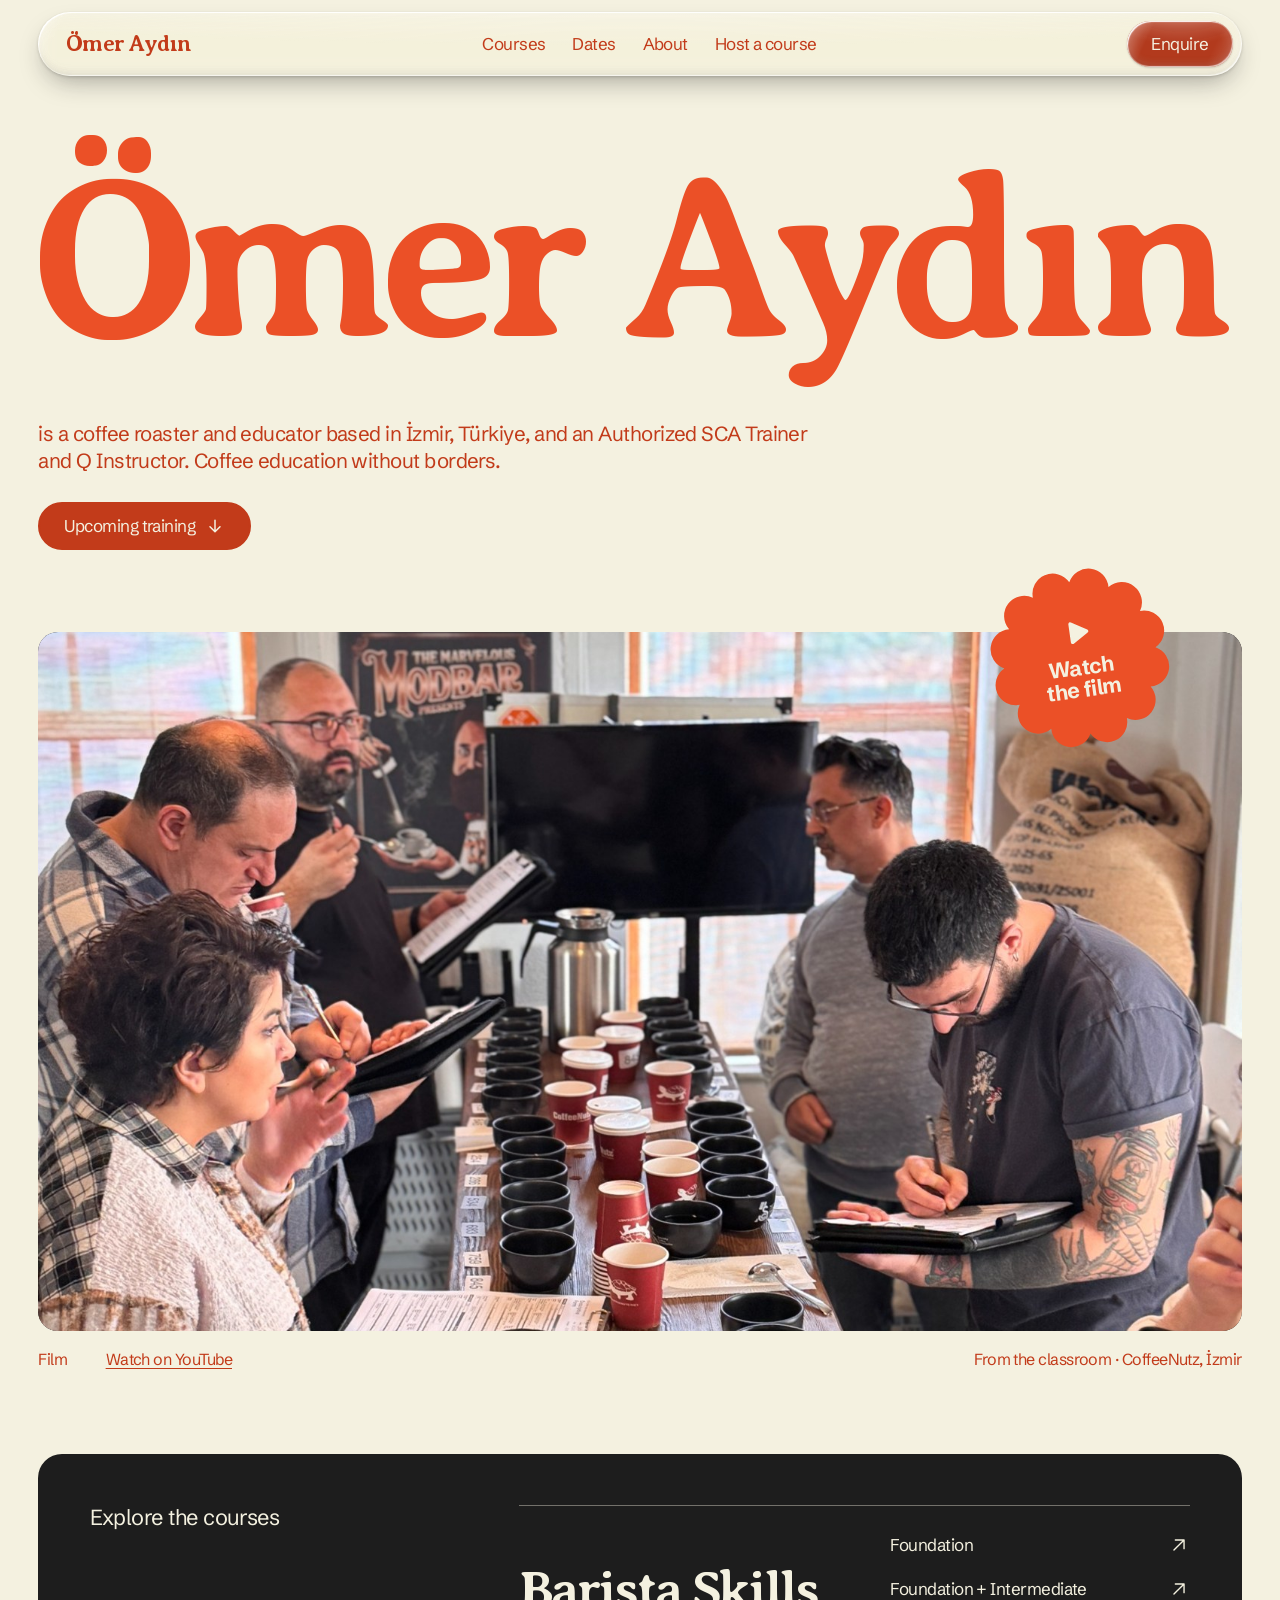
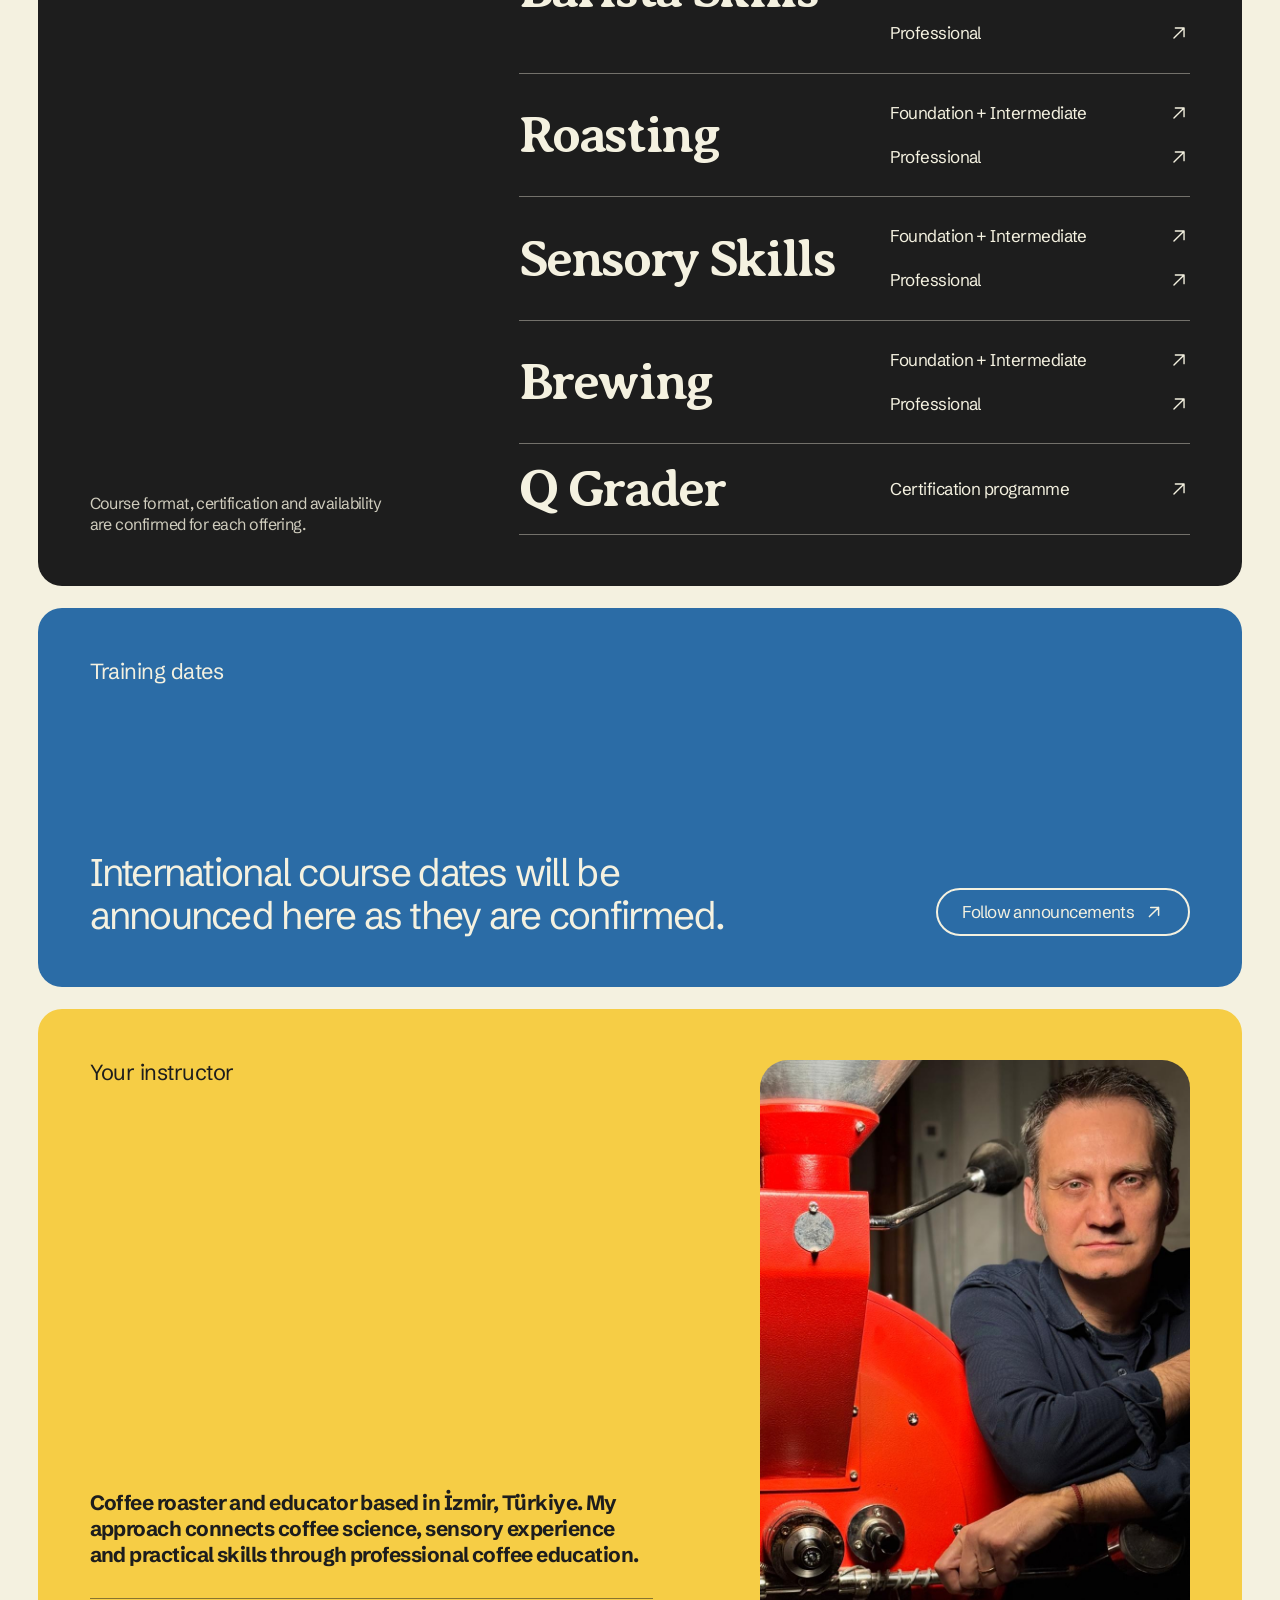
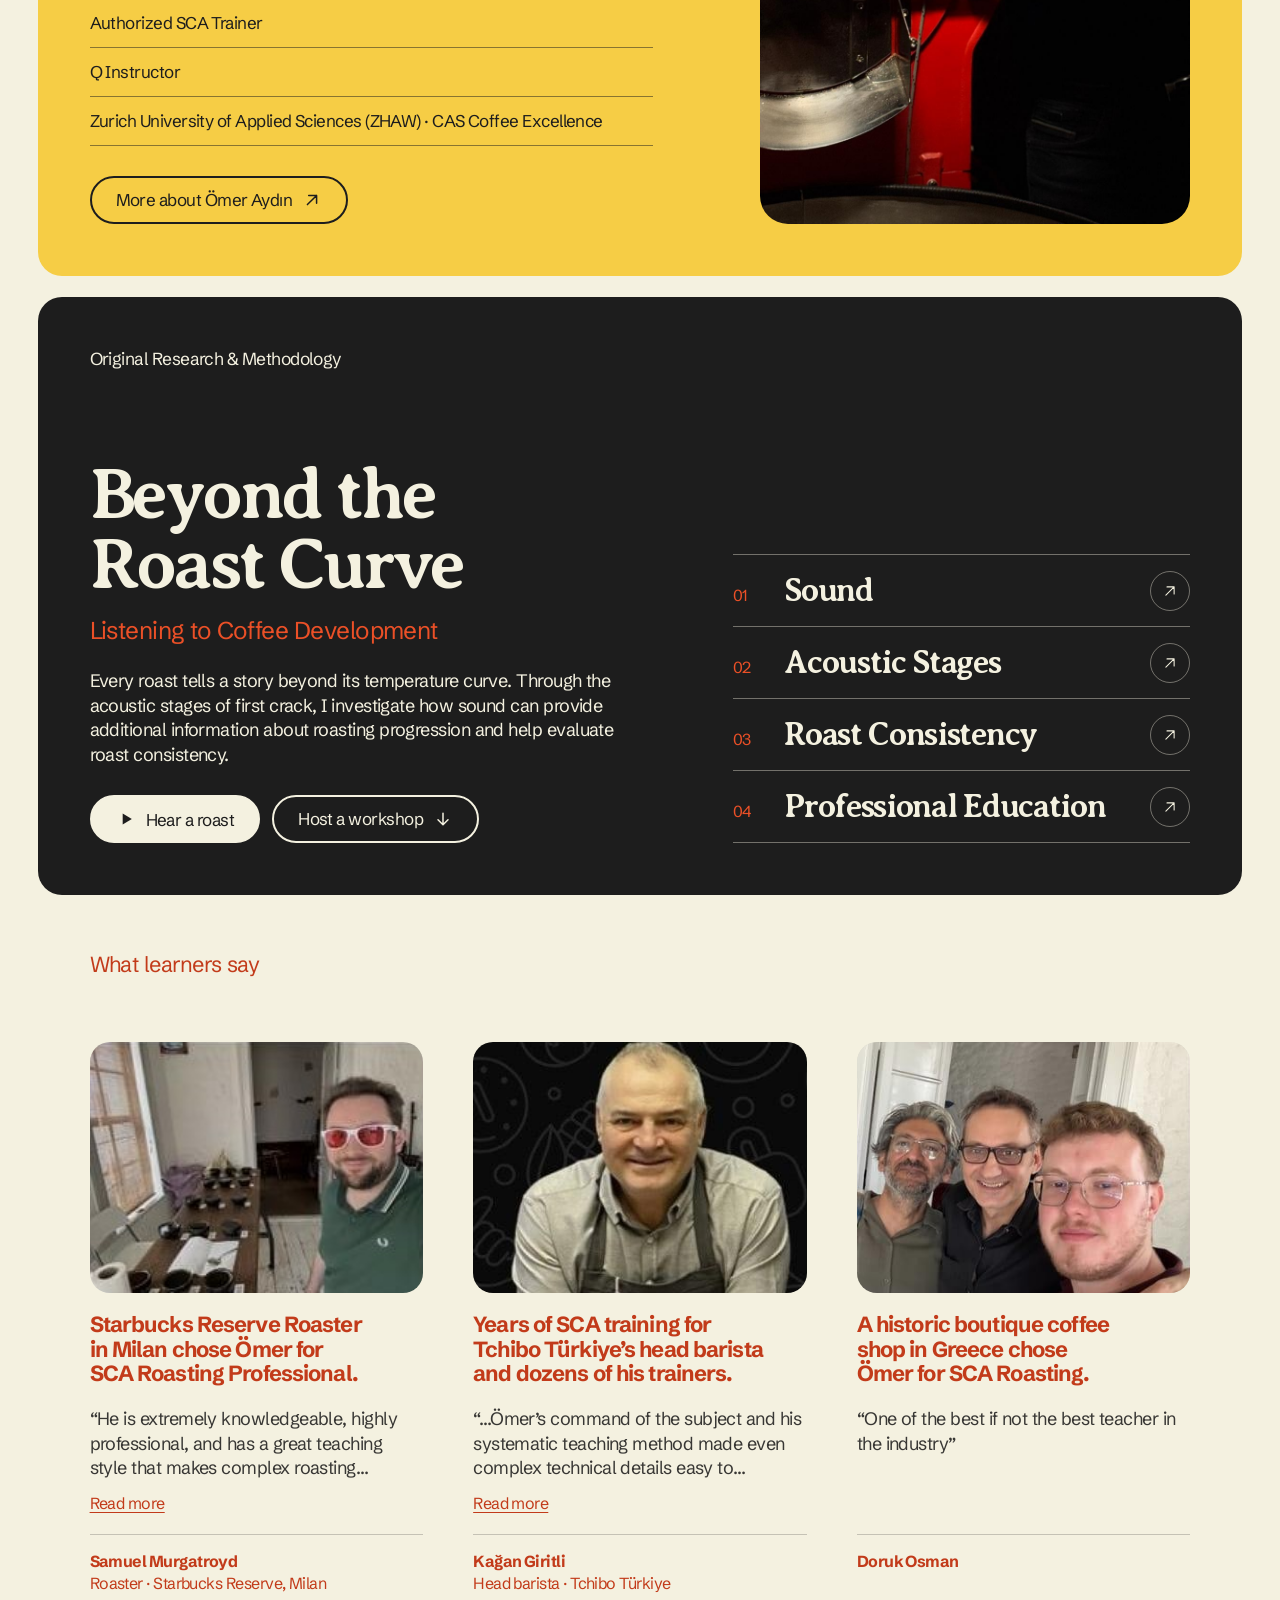
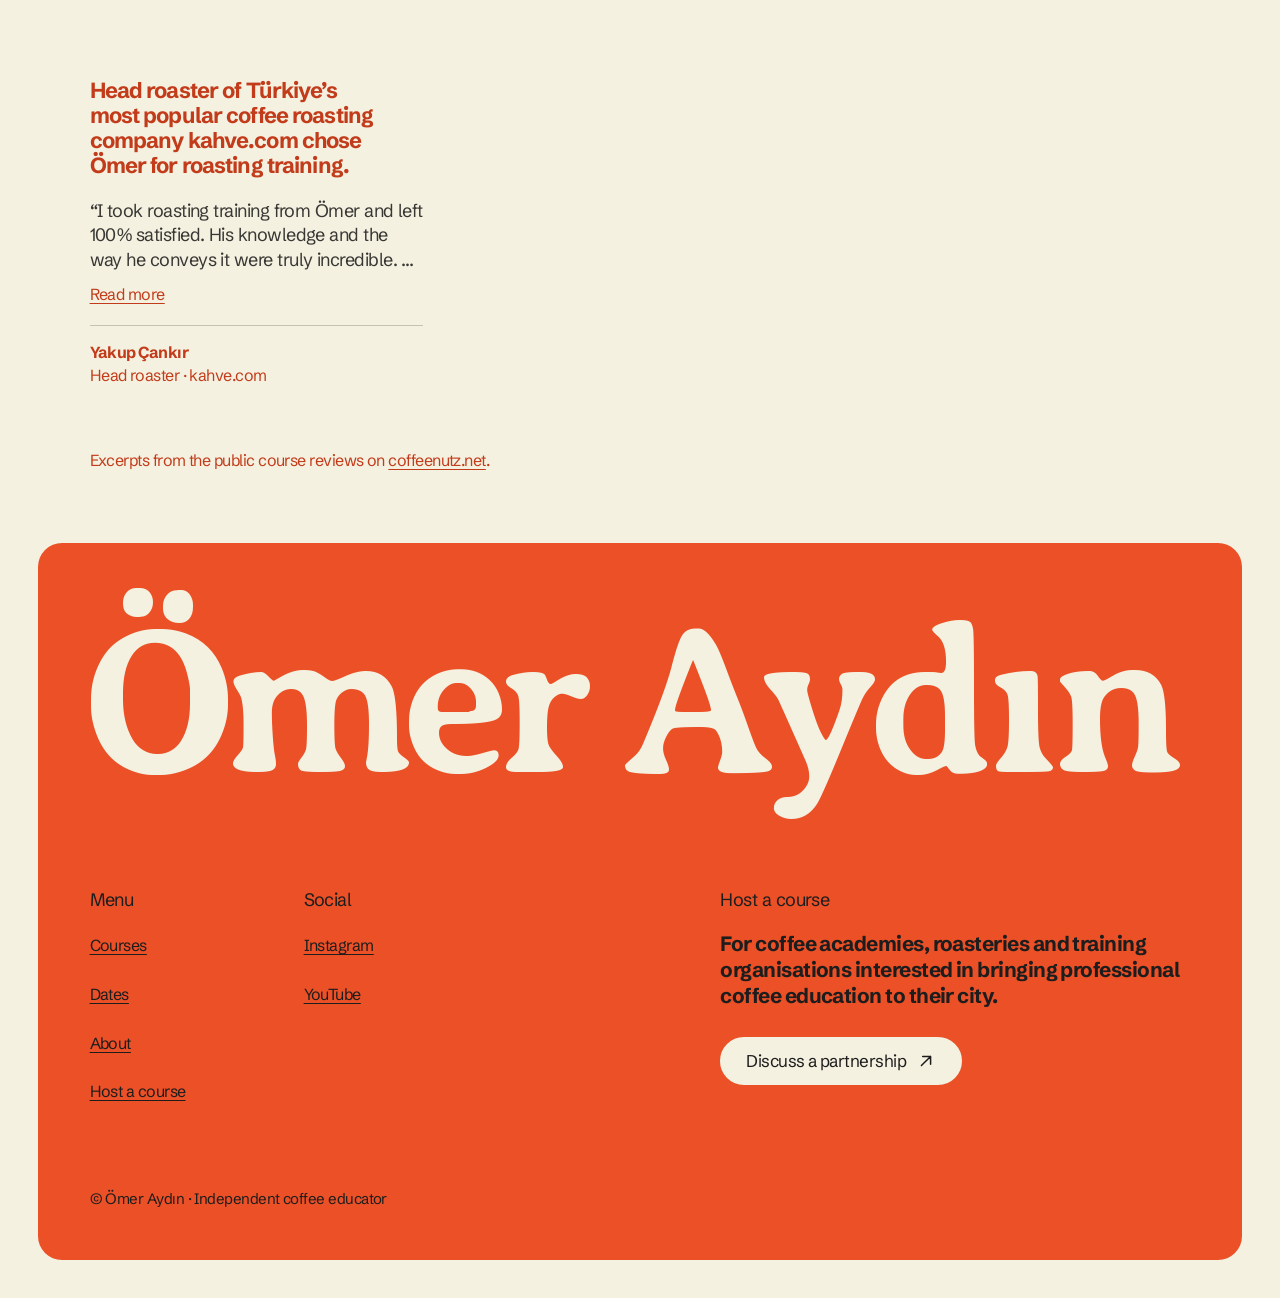
==== index.html @ 1547dec1 "qc" ====
<!doctype html>
<html lang="en">
<head>
<meta charset="utf-8">
<meta name="viewport" content="width=device-width,initial-scale=1">
<title>Ömer Aydın | Coffee Education Worldwide</title>
<meta name="description" content="International coffee education with Ömer Aydın, Authorized SCA Trainer and Q Instructor.">
<meta name="version" content="v2026-11-22c">
<meta name="theme-color" content="#F4F1E0">
<link rel="icon" href="favicon.ico?v=2026-11-19c" sizes="32x32">
<link rel="icon" href="favicon.svg?v=2026-11-19c" type="image/svg+xml">
<link rel="apple-touch-icon" href="apple-touch-icon.png?v=2026-11-19c">
<link rel="canonical" href="https://omeraydin.coffee/">
<meta property="og:type" content="website">
<meta property="og:site_name" content="Ömer Aydın">
<meta property="og:title" content="Ömer Aydın | Coffee Education Worldwide">
<meta property="og:description" content="International coffee education with Ömer Aydın, Authorized SCA Trainer and Q Instructor.">
<meta property="og:url" content="https://omeraydin.coffee/">
<meta property="og:image" content="https://omeraydin.coffee/assets/classroom.jpg">
<meta property="og:image:width" content="1600">
<meta property="og:image:height" content="1113">
<meta property="og:image:alt" content="Coffee learners evaluating samples at a cupping table">
<meta name="twitter:card" content="summary_large_image">
<link rel="preload" href="assets/fonts/averia-serif-libre-700.woff2" as="font" type="font/woff2" crossorigin>
<link rel="preload" href="assets/fonts/schibsted-grotesk-latin-400.woff2" as="font" type="font/woff2" crossorigin>
<link rel="preload" href="assets/fonts/schibsted-grotesk-latin-ext-400.woff2" as="font" type="font/woff2" crossorigin>
<link rel="preconnect" href="https://efjvfggwnhqkunjvoyjb.supabase.co" crossorigin>
<link rel="stylesheet" href="style.css?v=2026-11-22c">
<script>
(function (d) {
  var h = d.documentElement, known = false;
  h.className = 'js';
  try {
    var kept = JSON.parse(localStorage.getItem('oa-site') || 'null'), keys = kept && typeof kept.hide === 'string' ? kept.hide : null;
    known = keys !== null;
    if (known && /^[a-z0-9:-]+( [a-z0-9:-]+)*$/.test(keys)) {
      var rule = d.createElement('style');
      rule.id = 'vis';
      rule.textContent = keys.split(' ').map(function (k) { return '[data-vis="' + k + '"],a[href="#' + k + '"]'; }).join(',') + '{display:none!important}';
      d.head.appendChild(rule);
    }
  } catch (e) {}
  if (!known) {
    /* first visit: the menu links wait for the answer about hidden blocks, at most half a second */
    h.className = 'js fresh';
    setTimeout(function () { h.classList.remove('fresh'); }, 450);
  }
})(document);
</script>
</head>
<body>
<a class="skip" href="#main">Skip to content</a>
<div class="page" id="top">

<header class="hd">
  <div class="hd-in">
    <a class="brand" href="#top">Ömer Aydın</a>
    <button class="menu-btn" type="button" aria-expanded="false" aria-controls="nav" aria-label="Open menu">
      <svg viewBox="0 0 28 28" fill="none" stroke="currentColor" stroke-width="1.6" stroke-linecap="round" aria-hidden="true"><path d="M2 10h24"></path><path d="M2 18h24"></path></svg>
    </button>
    <nav class="nav" id="nav" aria-label="Main">
      <a href="#courses">Courses</a>
      <a href="#dates">Dates</a>
      <a href="#about">About</a>
      <a href="#host">Host a course</a>
    </nav>
    <div class="hd-cta">
      <a class="pill pill-glass" href="https://www.instagram.com/omeraydin.coffee/">Enquire</a>
    </div>
  </div>
</header>

<main id="main">

<section class="hero" data-vis="hero" data-vis-name="Opening: name and introduction">
  <h1 class="wordmark"><span>Ömer</span> <span>Aydın</span></h1>
  <div class="hero-text">
    <p class="lead">is a coffee roaster and educator based in İzmir, Türkiye, and an Authorized SCA Trainer and Q Instructor. Coffee education without borders.</p>
    <a class="pill pill-solid" href="#dates">
      <span>Upcoming training</span>
      <svg class="ic" viewBox="0 0 24 24" fill="none" stroke="currentColor" stroke-width="1.8" stroke-linecap="round" stroke-linejoin="round" aria-hidden="true"><path d="M12 5v14M6 13l6 6 6-6"></path></svg>
    </a>
  </div>
</section>

<section class="film-sec" data-vis="film" data-vis-name="Film">
  <a class="film" id="film" href="https://youtu.be/eTAqLuLb1LA">
    <span class="film-frame" data-surface="media">
      <img src="assets/classroom.jpg" alt="Coffee learners evaluating samples at a cupping table" width="1600" height="1113" fetchpriority="high">
    </span>
    <span class="stk">
      <svg viewBox="0 0 100 100" aria-hidden="true"><path fill="#EB5027" d="M50.00 8.00A11.10 11.10 0 0 1 71.00 13.63A11.10 11.10 0 0 1 86.37 29.00A11.10 11.10 0 0 1 92.00 50.00A11.10 11.10 0 0 1 86.37 71.00A11.10 11.10 0 0 1 71.00 86.37A11.10 11.10 0 0 1 50.00 92.00A11.10 11.10 0 0 1 29.00 86.37A11.10 11.10 0 0 1 13.63 71.00A11.10 11.10 0 0 1 8.00 50.00A11.10 11.10 0 0 1 13.63 29.00A11.10 11.10 0 0 1 29.00 13.63A11.10 11.10 0 0 1 50.00 8.00Z"></path></svg>
      <span class="stk-label">
        <svg viewBox="0 0 24 24" fill="currentColor" stroke="currentColor" stroke-width="2.4" stroke-linejoin="round" aria-hidden="true"><path d="M8.5 6v12l10-6z"></path></svg>
        <span>Watch<br>the film</span>
      </span>
    </span>
  </a>
  <div class="caption">
    <div class="caption-l" id="film-caption">
      <span>Film</span>
      <a class="u" id="film-link" href="https://youtu.be/eTAqLuLb1LA">Watch on YouTube</a>
    </div>
    <span>From the classroom · CoffeeNutz, İzmir</span>
  </div>
</section>

<section class="panel panel-black courses" id="courses" data-surface="dark" data-vis="courses" data-vis-name="Explore the courses">
  <div class="panel-side">
    <h2 class="label">Explore the courses</h2>
    <p class="note">Course format, certification and availability are confirmed for each offering.</p>
  </div>
  <ul class="course-list">
    <li class="course" data-vis="course:barista">
      <h3 class="course-name">Barista Skills</h3>
      <div class="levels">
        <a class="lvl" data-vis="level:barista-foundation" href="https://www.coffeenutz.net/products/barista-egitimi-sca-sertifikali-foundation" aria-label="Barista Skills, Foundation, book on coffeenutz.net"><span>Foundation</span><svg viewBox="0 0 24 24" fill="none" stroke="currentColor" stroke-width="1.5" stroke-linecap="round" stroke-linejoin="round" aria-hidden="true"><path d="M6.5 17.5l11-11M8 6.5h9.5V16"></path></svg></a>
        <a class="lvl" data-vis="level:barista-fi" href="https://www.coffeenutz.net/products/sca-barista-foundation-intermediate" aria-label="Barista Skills, Foundation + Intermediate, book on coffeenutz.net"><span>Foundation + Intermediate</span><svg viewBox="0 0 24 24" fill="none" stroke="currentColor" stroke-width="1.5" stroke-linecap="round" stroke-linejoin="round" aria-hidden="true"><path d="M6.5 17.5l11-11M8 6.5h9.5V16"></path></svg></a>
        <a class="lvl" data-vis="level:barista-pro" href="https://www.coffeenutz.net/products/barista-professional" aria-label="Barista Skills, Professional, book on coffeenutz.net"><span>Professional</span><svg viewBox="0 0 24 24" fill="none" stroke="currentColor" stroke-width="1.5" stroke-linecap="round" stroke-linejoin="round" aria-hidden="true"><path d="M6.5 17.5l11-11M8 6.5h9.5V16"></path></svg></a>
      </div>
    </li>
    <li class="course" data-vis="course:roasting">
      <h3 class="course-name">Roasting</h3>
      <div class="levels">
        <a class="lvl" data-vis="level:roasting-fi" href="https://www.coffeenutz.net/products/roasting-foundation-intermediate" aria-label="Roasting, Foundation + Intermediate, book on coffeenutz.net"><span>Foundation + Intermediate</span><svg viewBox="0 0 24 24" fill="none" stroke="currentColor" stroke-width="1.5" stroke-linecap="round" stroke-linejoin="round" aria-hidden="true"><path d="M6.5 17.5l11-11M8 6.5h9.5V16"></path></svg></a>
        <a class="lvl" data-vis="level:roasting-pro" href="https://www.coffeenutz.net/products/roasting-professional" aria-label="Roasting, Professional, book on coffeenutz.net"><span>Professional</span><svg viewBox="0 0 24 24" fill="none" stroke="currentColor" stroke-width="1.5" stroke-linecap="round" stroke-linejoin="round" aria-hidden="true"><path d="M6.5 17.5l11-11M8 6.5h9.5V16"></path></svg></a>
      </div>
    </li>
    <li class="course" data-vis="course:sensory">
      <h3 class="course-name">Sensory Skills</h3>
      <div class="levels">
        <a class="lvl" data-vis="level:sensory-fi" href="https://www.coffeenutz.net/products/sca-sensory-skills-foundation-intermediate" aria-label="Sensory Skills, Foundation + Intermediate, book on coffeenutz.net"><span>Foundation + Intermediate</span><svg viewBox="0 0 24 24" fill="none" stroke="currentColor" stroke-width="1.5" stroke-linecap="round" stroke-linejoin="round" aria-hidden="true"><path d="M6.5 17.5l11-11M8 6.5h9.5V16"></path></svg></a>
        <a class="lvl" data-vis="level:sensory-pro" href="https://www.coffeenutz.net/products/sca-sensory-skills-professional" aria-label="Sensory Skills, Professional, book on coffeenutz.net"><span>Professional</span><svg viewBox="0 0 24 24" fill="none" stroke="currentColor" stroke-width="1.5" stroke-linecap="round" stroke-linejoin="round" aria-hidden="true"><path d="M6.5 17.5l11-11M8 6.5h9.5V16"></path></svg></a>
      </div>
    </li>
    <li class="course" data-vis="course:brewing">
      <h3 class="course-name">Brewing</h3>
      <div class="levels">
        <a class="lvl" data-vis="level:brewing-fi" href="https://www.coffeenutz.net/products/sca-brewing-foundation-intermediate" aria-label="Brewing, Foundation + Intermediate, book on coffeenutz.net"><span>Foundation + Intermediate</span><svg viewBox="0 0 24 24" fill="none" stroke="currentColor" stroke-width="1.5" stroke-linecap="round" stroke-linejoin="round" aria-hidden="true"><path d="M6.5 17.5l11-11M8 6.5h9.5V16"></path></svg></a>
        <a class="lvl" data-vis="level:brewing-pro" href="https://www.coffeenutz.net/products/sca-brewing-professional" aria-label="Brewing, Professional, book on coffeenutz.net"><span>Professional</span><svg viewBox="0 0 24 24" fill="none" stroke="currentColor" stroke-width="1.5" stroke-linecap="round" stroke-linejoin="round" aria-hidden="true"><path d="M6.5 17.5l11-11M8 6.5h9.5V16"></path></svg></a>
      </div>
    </li>
    <li class="course" data-vis="course:q">
      <h3 class="course-name">Q Grader</h3>
      <div class="levels">
        <a class="lvl" data-vis="level:q-programme" href="https://www.coffeenutz.net/products/q-grader" aria-label="Q Grader, Certification programme, book on coffeenutz.net"><span>Certification programme</span><svg viewBox="0 0 24 24" fill="none" stroke="currentColor" stroke-width="1.5" stroke-linecap="round" stroke-linejoin="round" aria-hidden="true"><path d="M6.5 17.5l11-11M8 6.5h9.5V16"></path></svg></a>
      </div>
    </li>
  </ul>
</section>

<section class="panel panel-blue dates" id="dates" data-surface="dark" data-vis="dates" data-vis-name="Training dates">
  <h2 class="label">Training dates</h2>
  <div class="dates-body">
    <div class="dates-main" id="dates-list">
      <p class="dates-empty">International course dates will be announced here as they are confirmed.</p>
    </div>
    <a class="pill pill-line-cream" href="https://www.instagram.com/omeraydin.coffee/">
      <span>Follow announcements</span>
      <svg class="ic" viewBox="0 0 24 24" fill="none" stroke="currentColor" stroke-width="1.8" stroke-linecap="round" stroke-linejoin="round" aria-hidden="true"><path d="M6.5 17.5l11-11M8 6.5h9.5V16"></path></svg>
    </a>
  </div>
</section>

<section class="panel panel-yellow about" id="about" data-vis="about" data-vis-name="Your instructor">
  <div class="about-text">
    <h2 class="label">Your instructor</h2>
    <div class="about-body">
      <p class="statement">Coffee roaster and educator based in İzmir, Türkiye. My approach connects coffee science, sensory experience and practical skills through professional coffee education.</p>
      <ul class="creds">
        <li>Authorized SCA Trainer</li>
        <li>Q Instructor</li>
        <li>Zurich University of Applied Sciences (ZHAW) · CAS Coffee Excellence</li>
      </ul>
      <a class="pill pill-line-ink" id="bg-open" href="https://coffeenutz.net/">
        <span>More about Ömer&nbsp;Aydın</span>
        <svg class="ic" viewBox="0 0 24 24" fill="none" stroke="currentColor" stroke-width="1.8" stroke-linecap="round" stroke-linejoin="round" aria-hidden="true"><path d="M6.5 17.5l11-11M8 6.5h9.5V16"></path></svg>
      </a>
    </div>
  </div>
  <div class="about-photo">
    <img id="portrait" data-surface="media" src="assets/portrait.jpg" alt="Ömer Aydın leaning on a red coffee roaster" width="900" height="1600" loading="lazy">
  </div>
</section>

<section class="panel panel-black research" id="research" data-surface="dark" data-vis="research" data-vis-name="Original Research &amp; Methodology">
  <div class="research-text">
    <h2 class="label" data-edit="rm:label" data-edit-name="Label" data-edit-need>Original Research &amp; Methodology</h2>
    <div class="research-body">
      <p class="research-title" data-edit="rm:title" data-edit-name="Title" data-edit-need>Beyond the Roast Curve</p>
      <p class="research-sub" data-edit="rm:sub" data-edit-name="Line under the title">Listening to Coffee Development</p>
      <p class="research-say" data-edit="rm:text" data-edit-name="Paragraph">Every roast tells a story beyond its temperature curve. Through the acoustic stages of first crack, I investigate how sound can provide additional information about roasting progression and help evaluate roast consistency.</p>
      <div class="research-acts">
        <button class="pill pill-cream" id="hear" type="button" aria-pressed="false" hidden>
          <svg class="ic ic-play" viewBox="0 0 24 24" fill="currentColor" aria-hidden="true"><path d="M8 5.5v13l11-6.5z"></path></svg>
          <svg class="ic ic-pause" viewBox="0 0 24 24" fill="currentColor" aria-hidden="true"><path d="M7 5.5h3.5v13H7zM13.5 5.5H17v13h-3.5z"></path></svg>
          <span data-edit="rm:hear" data-edit-name="Button that plays the recording" data-edit-need>Hear a roast</span>
        </button>
        <a class="pill pill-line-cream" href="#host">
          <span data-edit="rm:host" data-edit-name="Button to “Host a course”" data-edit-need>Host a workshop</span>
          <svg class="ic" viewBox="0 0 24 24" fill="none" stroke="currentColor" stroke-width="1.8" stroke-linecap="round" stroke-linejoin="round" aria-hidden="true"><path d="M12 5v14M6 13l6 6 6-6"></path></svg>
        </a>
      </div>
    </div>
  </div>
  <ol class="research-steps" data-edit="rm:steps" data-edit-name="The steps, one line each">
    <li>Sound</li>
    <li>Acoustic Stages</li>
    <li>Roast Consistency</li>
    <li>Professional Education</li>
  </ol>

  <!-- what opens behind the first four steps: one sheet each. The words below are first drafts: each can be changed in
       the site manager (Research). A step opens while its sheet has a headline or a text. -->
  <dialog class="bg step" id="sheet-1" data-vis="sheet:1" data-vis-name="Pop-up behind step 01" data-edit-group="Pop-up behind step 01" aria-labelledby="sheet-1-name">
    <div class="bg-in">
      <div class="bg-head">
        <p class="step-kicker" id="sheet-1-name" tabindex="-1" autofocus><b>01</b> <span class="step-name"></span></p>
        <button class="bg-x" type="button" data-close aria-label="Close">
          <svg viewBox="0 0 24 24" fill="none" stroke="currentColor" stroke-width="1.8" stroke-linecap="round" aria-hidden="true"><path d="M5 5l14 14M19 5L5 19"></path></svg>
        </button>
      </div>
      <p class="statement" data-edit="rm:s1-head" data-edit-name="Headline">The sound comes from the beans themselves</p>
      <p class="step-text" data-edit="rm:s1-text" data-edit-name="Text">A temperature probe reads the hot air and the metal around the beans. First crack happens inside them: each pop is one bean releasing the pressure that has built up in it. I record this sound in my roasts and study how it develops from the first pop to the last.</p>
      <figure class="figbox dark fig-sound" id="fig-sound" hidden>
        <div class="wave" data-for="assets/sounds/first-crack.mp3" data-seconds="36.02">
          <svg viewBox="0 0 720 120" preserveAspectRatio="none" aria-hidden="true"><path id="wave-line" d="M1.0 49.1V70.9M3.0 51.5V68.5M5.0 51.9V68.1M7.0 48.6V71.4M9.0 51.6V68.4M11.0 45.4V74.6M13.0 51.7V68.3M15.0 52.5V67.5M17.0 50.5V69.5M19.0 51.9V68.1M21.0 52.1V67.9M23.0 49.6V70.4M25.0 50.4V69.6M27.0 47.6V72.4M29.0 51.1V68.9M31.0 52.0V68.0M33.0 49.6V70.4M35.0 49.2V70.8M37.0 51.5V68.5M39.0 50.3V69.7M41.0 51.4V68.6M43.0 52.6V67.4M45.0 51.1V68.9M47.0 50.4V69.6M49.0 51.2V68.8M51.0 51.0V69.0M53.0 51.7V68.3M55.0 51.9V68.1M57.0 50.8V69.2M59.0 52.6V67.4M61.0 51.8V68.2M63.0 51.1V68.9M65.0 49.6V70.4M67.0 50.6V69.4M69.0 48.9V71.1M71.0 48.6V71.4M73.0 48.7V71.3M75.0 50.6V69.4M77.0 50.5V69.5M79.0 50.4V69.6M81.0 50.1V69.9M83.0 49.9V70.1M85.0 51.4V68.6M87.0 50.7V69.3M89.0 49.7V70.3M91.0 50.8V69.2M93.0 52.5V67.5M95.0 51.5V68.5M97.0 51.5V68.5M99.0 47.0V73.0M101.0 51.2V68.8M103.0 51.6V68.4M105.0 50.7V69.3M107.0 51.0V69.0M109.0 52.8V67.2M111.0 51.4V68.6M113.0 52.7V67.3M115.0 50.8V69.2M117.0 50.1V69.9M119.0 52.3V67.7M121.0 51.0V69.0M123.0 51.7V68.3M125.0 53.3V66.7M127.0 51.4V68.6M129.0 44.5V75.5M131.0 49.4V70.6M133.0 48.6V71.4M135.0 51.6V68.4M137.0 50.4V69.6M139.0 40.0V80.0M141.0 51.1V68.9M143.0 50.2V69.8M145.0 49.6V70.4M147.0 49.6V70.4M149.0 47.7V72.3M151.0 50.8V69.2M153.0 49.2V70.8M155.0 36.6V83.4M157.0 34.4V85.6M159.0 46.3V73.7M161.0 44.9V75.1M163.0 49.2V70.8M165.0 47.9V72.1M167.0 48.2V71.8M169.0 50.0V70.0M171.0 20.8V99.2M173.0 21.3V98.7M175.0 39.4V80.6M177.0 44.3V75.7M179.0 48.1V71.9M181.0 46.5V73.5M183.0 48.6V71.4M185.0 49.5V70.5M187.0 48.6V71.4M189.0 50.0V70.0M191.0 52.1V67.9M193.0 50.5V69.5M195.0 50.5V69.5M197.0 38.5V81.5M199.0 50.9V69.1M201.0 52.1V67.9M203.0 50.0V70.0M205.0 51.4V68.6M207.0 52.5V67.5M209.0 46.1V73.9M211.0 51.7V68.3M213.0 50.1V69.9M215.0 37.9V82.1M217.0 52.3V67.7M219.0 49.6V70.4M221.0 36.4V83.6M223.0 51.6V68.4M225.0 50.6V69.4M227.0 50.6V69.4M229.0 49.2V70.8M231.0 46.9V73.1M233.0 34.1V85.9M235.0 17.8V102.2M237.0 32.4V87.6M239.0 43.3V76.7M241.0 46.6V73.4M243.0 50.8V69.2M245.0 49.3V70.7M247.0 48.9V71.1M249.0 49.4V70.6M251.0 48.2V71.8M253.0 50.0V70.0M255.0 51.6V68.4M257.0 50.4V69.6M259.0 51.3V68.7M261.0 52.1V67.9M263.0 50.1V69.9M265.0 50.6V69.4M267.0 45.5V74.5M269.0 51.0V69.0M271.0 51.8V68.2M273.0 49.4V70.6M275.0 50.9V69.1M277.0 51.2V68.8M279.0 49.9V70.1M281.0 50.5V69.5M283.0 51.6V68.4M285.0 49.4V70.6M287.0 49.3V70.7M289.0 39.2V80.8M291.0 51.3V68.7M293.0 52.2V67.8M295.0 48.7V71.3M297.0 49.9V70.1M299.0 52.3V67.7M301.0 50.2V69.8M303.0 50.1V69.9M305.0 52.5V67.5M307.0 51.0V69.0M309.0 51.7V68.3M311.0 49.0V71.0M313.0 49.3V70.7M315.0 44.4V75.6M317.0 51.4V68.6M319.0 50.6V69.4M321.0 52.3V67.7M323.0 51.6V68.4M325.0 51.9V68.1M327.0 51.4V68.6M329.0 50.0V70.0M331.0 51.4V68.6M333.0 51.5V68.5M335.0 49.6V70.4M337.0 52.1V67.9M339.0 46.8V73.2M341.0 50.4V69.6M343.0 49.1V70.9M345.0 49.6V70.4M347.0 51.1V68.9M349.0 50.0V70.0M351.0 48.4V71.6M353.0 51.4V68.6M355.0 51.2V68.8M357.0 49.6V70.4M359.0 51.0V69.0M361.0 47.8V72.2M363.0 44.9V75.1M365.0 50.1V69.9M367.0 48.6V71.4M369.0 50.3V69.7M371.0 51.6V68.4M373.0 50.9V69.1M375.0 50.8V69.2M377.0 49.6V70.4M379.0 49.0V71.0M381.0 51.0V69.0M383.0 50.3V69.7M385.0 50.7V69.3M387.0 49.5V70.5M389.0 50.6V69.4M391.0 51.6V68.4M393.0 50.2V69.8M395.0 50.2V69.8M397.0 52.3V67.7M399.0 49.6V70.4M401.0 36.3V83.7M403.0 52.1V67.9M405.0 50.3V69.7M407.0 48.9V71.1M409.0 50.4V69.6M411.0 26.9V93.1M413.0 44.5V75.5M415.0 51.2V68.8M417.0 37.8V82.2M419.0 50.0V70.0M421.0 50.7V69.3M423.0 51.1V68.9M425.0 50.9V69.1M427.0 49.0V71.0M429.0 41.8V78.2M431.0 50.2V69.8M433.0 50.0V70.0M435.0 51.1V68.9M437.0 51.3V68.7M439.0 50.9V69.1M441.0 46.3V73.7M443.0 43.0V77.0M445.0 47.1V72.9M447.0 51.0V69.0M449.0 48.5V71.5M451.0 51.5V68.5M453.0 51.8V68.2M455.0 48.2V71.8M457.0 51.4V68.6M459.0 44.2V75.8M461.0 49.2V70.8M463.0 48.0V72.0M465.0 47.8V72.2M467.0 50.2V69.8M469.0 52.3V67.7M471.0 17.1V102.9M473.0 50.7V69.3M475.0 51.2V68.8M477.0 51.0V69.0M479.0 51.8V68.2M481.0 49.1V70.9M483.0 50.2V69.8M485.0 50.5V69.5M487.0 49.6V70.4M489.0 51.9V68.1M491.0 51.4V68.6M493.0 48.7V71.3M495.0 50.4V69.6M497.0 48.1V71.9M499.0 50.1V69.9M501.0 52.3V67.7M503.0 49.5V70.5M505.0 49.5V70.5M507.0 50.6V69.4M509.0 45.8V74.2M511.0 51.0V69.0M513.0 38.8V81.2M515.0 49.3V70.7M517.0 51.6V68.4M519.0 51.6V68.4M521.0 27.5V92.5M523.0 50.0V70.0M525.0 48.7V71.3M527.0 51.2V68.8M529.0 49.1V70.9M531.0 50.3V69.7M533.0 49.9V70.1M535.0 51.4V68.6M537.0 50.8V69.2M539.0 50.2V69.8M541.0 48.5V71.5M543.0 50.2V69.8M545.0 50.6V69.4M547.0 50.3V69.7M549.0 50.8V69.2M551.0 46.2V73.8M553.0 49.2V70.8M555.0 51.6V68.4M557.0 49.2V70.8M559.0 50.6V69.4M561.0 50.4V69.6M563.0 49.4V70.6M565.0 49.1V70.9M567.0 50.5V69.5M569.0 49.9V70.1M571.0 51.4V68.6M573.0 37.0V83.0M575.0 49.8V70.2M577.0 51.6V68.4M579.0 41.7V78.3M581.0 50.6V69.4M583.0 50.7V69.3M585.0 43.2V76.8M587.0 49.8V70.2M589.0 50.3V69.7M591.0 49.1V70.9M593.0 41.3V78.7M595.0 49.8V70.2M597.0 23.7V96.3M599.0 51.6V68.4M601.0 50.7V69.3M603.0 49.5V70.5M605.0 47.2V72.8M607.0 48.9V71.1M609.0 49.6V70.4M611.0 50.4V69.6M613.0 36.3V83.7M615.0 50.4V69.6M617.0 45.1V74.9M619.0 50.3V69.7M621.0 50.9V69.1M623.0 47.7V72.3M625.0 44.0V76.0M627.0 50.3V69.7M629.0 47.5V72.5M631.0 50.8V69.2M633.0 46.6V73.4M635.0 49.5V70.5M637.0 33.8V86.2M639.0 49.9V70.1M641.0 48.4V71.6M643.0 50.8V69.2M645.0 50.0V70.0M647.0 49.9V70.1M649.0 49.2V70.8M651.0 51.3V68.7M653.0 52.3V67.7M655.0 50.3V69.7M657.0 50.4V69.6M659.0 50.5V69.5M661.0 49.9V70.1M663.0 48.0V72.0M665.0 50.3V69.7M667.0 50.3V69.7M669.0 50.7V69.3M671.0 47.5V72.5M673.0 48.0V72.0M675.0 50.7V69.3M677.0 40.2V79.8M679.0 48.1V71.9M681.0 51.0V69.0M683.0 6.0V114.0M685.0 50.8V69.2M687.0 51.0V69.0M689.0 47.7V72.3M691.0 28.9V91.1M693.0 49.8V70.2M695.0 48.6V71.4M697.0 52.1V67.9M699.0 50.9V69.1M701.0 51.0V69.0M703.0 50.4V69.6M705.0 45.2V74.8M707.0 50.0V70.0M709.0 50.8V69.2M711.0 40.8V79.2M713.0 45.9V74.1M715.0 40.9V79.1M717.0 50.3V69.7M719.0 50.2V69.8"></path></svg>
          <svg class="wave-done" viewBox="0 0 720 120" preserveAspectRatio="none" aria-hidden="true"><use href="#wave-line"></use></svg>
          <div class="wave-pops" aria-hidden="true"><i style="left:4.03%" data-t="1.45"></i><i style="left:9.64%" data-t="3.47"></i><i style="left:13.81%" data-t="4.97"></i><i style="left:18.03%" data-t="6.49"></i><i style="left:22.06%" data-t="7.94"></i><i style="left:29.83%" data-t="10.74"></i><i style="left:30.72%" data-t="11.06"></i><i style="left:32.81%" data-t="11.81"></i><i style="left:37.06%" data-t="13.34"></i><i style="left:40.31%" data-t="14.51"></i><i style="left:43.78%" data-t="15.76"></i><i style="left:50.64%" data-t="18.23"></i><i style="left:55.78%" data-t="20.08"></i><i style="left:57.06%" data-t="20.54"></i><i style="left:58.00%" data-t="20.88"></i><i style="left:59.67%" data-t="21.48"></i><i style="left:63.92%" data-t="23.01"></i><i style="left:65.53%" data-t="23.59"></i><i style="left:71.44%" data-t="25.72"></i><i style="left:72.42%" data-t="26.07"></i><i style="left:79.61%" data-t="28.66"></i><i style="left:80.53%" data-t="28.99"></i><i style="left:82.44%" data-t="29.68"></i><i style="left:83.08%" data-t="29.91"></i><i style="left:85.25%" data-t="30.69"></i><i style="left:85.86%" data-t="30.91"></i><i style="left:88.64%" data-t="31.91"></i><i style="left:94.28%" data-t="33.94"></i><i style="left:94.94%" data-t="34.18"></i><i style="left:96.00%" data-t="34.56"></i><i style="left:99.00%" data-t="35.64"></i></div>
          <div class="wave-head" aria-hidden="true"></div>
        </div>
        <div class="wave-bar" aria-hidden="true"><i></i></div>
        <div class="wave-foot">
          <button class="pill pill-sm pill-cream" id="hear2" type="button" aria-pressed="false"><svg class="ic ic-play" viewBox="0 0 24 24" fill="currentColor" aria-hidden="true"><path d="M8 5.5v13l11-6.5z"></path></svg><svg class="ic ic-pause" viewBox="0 0 24 24" fill="currentColor" aria-hidden="true"><path d="M7 5.5h3.5v13H7zM13.5 5.5H17v13h-3.5z"></path></svg><span></span></button>
          <span class="wave-time" aria-hidden="true"></span>
        </div>
        <figcaption data-edit="rm:s1-note" data-edit-name="Line under the figure">36 seconds from the first crack of one of my roasts, recorded on 21 July 2026. Each dot under the outline is one pop: three in the first six seconds, seven in the last six.</figcaption>
      </figure>
      <div class="step-nav">
        <button class="pill pill-solid" type="button" data-next><span>Next: <span class="next-name"></span></span><svg class="ic" viewBox="0 0 24 24" fill="none" stroke="currentColor" stroke-width="1.8" stroke-linecap="round" stroke-linejoin="round" aria-hidden="true"><path d="M5 12h14M13 6l6 6-6 6"></path></svg></button>
        <button class="pill pill-line-ink" type="button" data-close>Close</button>
        <span class="step-dots" aria-hidden="true"></span>
      </div>
    </div>
  </dialog>
  <dialog class="bg step" id="sheet-2" data-vis="sheet:2" data-vis-name="Pop-up behind step 02" data-edit-group="Pop-up behind step 02" aria-labelledby="sheet-2-name">
    <div class="bg-in">
      <div class="bg-head">
        <p class="step-kicker" id="sheet-2-name" tabindex="-1" autofocus><b>02</b> <span class="step-name"></span></p>
        <button class="bg-x" type="button" data-close aria-label="Close">
          <svg viewBox="0 0 24 24" fill="none" stroke="currentColor" stroke-width="1.8" stroke-linecap="round" aria-hidden="true"><path d="M5 5l14 14M19 5L5 19"></path></svg>
        </button>
      </div>
      <p class="statement" data-edit="rm:s2-head" data-edit-name="Headline">A vocabulary for first crack</p>
      <p class="step-text" data-edit="rm:s2-text" data-edit-name="Text">Counted over time, the pops of first crack grow denser, reach a peak and thin out again. In the roasts I have recorded, fast and slow, this rise and fall has the shape of a bell. I name six points along it, from A0, the first pop, to C1, the last. With these names a roaster can tie a decision to a point of first crack and repeat it in the next roast.</p>
      <figure class="figbox fig-bell" id="fig-bell">
        <div class="bell"></div>
        <ul class="step-data" data-edit="rm:s2-points" data-edit-name="Points on the bell, one line each" data-edit-hint="One line per point, from the first to the last: a short name and, if you like, a colon and what the point stands for (A0: your words). What stands after the colon is listed under the bell. An empty field takes the bell away.">
          <li>A0: the first pop</li>
          <li>A1: the acceleration</li>
          <li>B0: the last bend</li>
          <li>B1: the crown</li>
          <li>C0: the confirmed decline</li>
          <li>C1: the last crack</li>
        </ul>
        <ul class="step-data bell-axes" data-edit="rm:s2-axes" data-edit-name="Words on the two axes of the bell" data-edit-hint="Two lines: first the word for the axis that points up, then the word for the axis along the bottom. An empty field leaves the axes without words.">
          <li>crack activity</li>
          <li>time</li>
        </ul>
        <dl class="bell-key" hidden></dl>
        <figcaption data-edit="rm:s2-note" data-edit-name="Line under the figure">A schematic drawing of first crack with its six points.</figcaption>
      </figure>
      <div class="step-nav">
        <button class="pill pill-solid" type="button" data-next><span>Next: <span class="next-name"></span></span><svg class="ic" viewBox="0 0 24 24" fill="none" stroke="currentColor" stroke-width="1.8" stroke-linecap="round" stroke-linejoin="round" aria-hidden="true"><path d="M5 12h14M13 6l6 6-6 6"></path></svg></button>
        <button class="pill pill-line-ink" type="button" data-close>Close</button>
        <span class="step-dots" aria-hidden="true"></span>
      </div>
    </div>
  </dialog>
  <dialog class="bg step" id="sheet-3" data-vis="sheet:3" data-vis-name="Pop-up behind step 03" data-edit-group="Pop-up behind step 03" aria-labelledby="sheet-3-name">
    <div class="bg-in">
      <div class="bg-head">
        <p class="step-kicker" id="sheet-3-name" tabindex="-1" autofocus><b>03</b> <span class="step-name"></span></p>
        <button class="bg-x" type="button" data-close aria-label="Close">
          <svg viewBox="0 0 24 24" fill="none" stroke="currentColor" stroke-width="1.8" stroke-linecap="round" aria-hidden="true"><path d="M5 5l14 14M19 5L5 19"></path></svg>
        </button>
      </div>
      <p class="statement" data-edit="rm:s3-head" data-edit-name="Headline">Consistent colour by ear</p>
      <p class="step-text" data-edit="rm:s3-text" data-edit-name="Text">On two days in July 2026 I took three roasts of one coffee to the same acoustic cut point. Their ground colours measured 102.8, 103.0 and 104.0 Agtron, each the average of several readings. The three values lie 1.2 apart. A change in how the ground sample is levelled shifts a reading by 2.0 on its own.</p>
      <figure class="figbox fig-roasts" id="fig-roasts">
        <div class="roasts"></div>
        <ul class="step-data" data-edit="rm:s3-roasts" data-edit-name="Roasts in the figure, one line each" data-edit-hint="One line per roast: the measured value, then | and its label (102.8 | 7 Jul 14:40). A line with two values (101.9 - 105.9 | label) draws a band between them; its label is shown above the figure. An empty field takes the figure away.">
          <li>102.8 | 7 Jul 14:40</li>
          <li>103.0 | 7 Jul 16:08</li>
          <li>104.0 | 10 Jul 12:25</li>
          <li>101.9 - 105.9 | ±2.0: the shift one change in levelling the ground sample causes</li>
        </ul>
        <p class="roasts-unit" data-edit="rm:s3-axis" data-edit-name="Under the scale: what it measures">measured ground colour (Agtron)</p>
        <figcaption data-edit="rm:s3-note" data-edit-name="Line under the figure">The same colour, within measurement noise.</figcaption>
      </figure>
      <div class="step-nav">
        <button class="pill pill-solid" type="button" data-next><span>Next: <span class="next-name"></span></span><svg class="ic" viewBox="0 0 24 24" fill="none" stroke="currentColor" stroke-width="1.8" stroke-linecap="round" stroke-linejoin="round" aria-hidden="true"><path d="M5 12h14M13 6l6 6-6 6"></path></svg></button>
        <button class="pill pill-line-ink" type="button" data-close>Close</button>
        <span class="step-dots" aria-hidden="true"></span>
      </div>
    </div>
  </dialog>
  <dialog class="bg step" id="sheet-4" data-vis="sheet:4" data-vis-name="Pop-up behind step 04" data-edit-group="Pop-up behind step 04" aria-labelledby="sheet-4-name">
    <div class="bg-in">
      <div class="bg-head">
        <p class="step-kicker" id="sheet-4-name" tabindex="-1" autofocus><b>04</b> <span class="step-name"></span></p>
        <button class="bg-x" type="button" data-close aria-label="Close">
          <svg viewBox="0 0 24 24" fill="none" stroke="currentColor" stroke-width="1.8" stroke-linecap="round" aria-hidden="true"><path d="M5 5l14 14M19 5L5 19"></path></svg>
        </button>
      </div>
      <p class="statement" data-edit="rm:s4-head" data-edit-name="Headline">Part of my roasting courses</p>
      <p class="step-text" data-edit="rm:s4-text" data-edit-name="Text">This work is part of my SCA Roasting courses, which take place in a working roastery. Learners roast real batches, measure the colour of every roast and follow its first crack stage by stage. For teams and schools elsewhere, the same content is available as a workshop.</p>
      <figure class="figbox fig-photo">
        <img src="assets/classroom.jpg" alt="Coffee learners evaluating samples at a cupping table" width="1600" height="1113" loading="lazy">
        <figcaption data-edit="rm:s4-note" data-edit-name="Line under the picture"></figcaption>
      </figure>
      <div class="step-nav">
        <button class="pill pill-solid" type="button" data-next><span>Next: <span class="next-name"></span></span><svg class="ic" viewBox="0 0 24 24" fill="none" stroke="currentColor" stroke-width="1.8" stroke-linecap="round" stroke-linejoin="round" aria-hidden="true"><path d="M5 12h14M13 6l6 6-6 6"></path></svg></button>
        <a class="pill pill-solid" href="#courses" data-close><span class="courses-name"></span><svg class="ic" viewBox="0 0 24 24" fill="none" stroke="currentColor" stroke-width="1.8" stroke-linecap="round" stroke-linejoin="round" aria-hidden="true"><path d="M12 5v14M6 13l6 6 6-6"></path></svg></a>
        <a class="pill pill-line-ink" href="#host" data-close><span class="host-name"></span><svg class="ic" viewBox="0 0 24 24" fill="none" stroke="currentColor" stroke-width="1.8" stroke-linecap="round" stroke-linejoin="round" aria-hidden="true"><path d="M12 5v14M6 13l6 6 6-6"></path></svg></a>
        <button class="pill pill-line-ink" type="button" data-close>Close</button>
        <span class="step-dots" aria-hidden="true"></span>
      </div>
    </div>
  </dialog>
</section>

<section class="quotes" id="quotes" data-vis="quotes" data-vis-name="What learners say" hidden>
  <h2 class="label">What learners say</h2>
  <div class="quote-grid" id="quote-grid"></div>
  <p class="quote-src">Excerpts from the public course reviews on <a class="u" href="https://www.coffeenutz.net/collections/egitimler">coffeenutz.net</a>.</p>
</section>

</main>

<footer class="panel panel-verm foot" id="host">
  <div class="wordmark" aria-hidden="true"><span>Ömer</span> <span>Aydın</span></div>
  <div class="foot-cols">
    <div class="foot-lists">
      <nav class="foot-col" aria-label="Footer">
        <h2>Menu</h2>
        <a class="u" href="#courses">Courses</a>
        <a class="u" href="#dates">Dates</a>
        <a class="u" href="#about">About</a>
        <a class="u" href="#host">Host a course</a>
      </nav>
      <div class="foot-col">
        <h2>Social</h2>
        <a class="u" href="https://www.instagram.com/omeraydin.coffee/">Instagram</a>
        <a class="u" href="https://www.youtube.com/@coffeenutzofficial">YouTube</a>
      </div>
    </div>
    <div class="host" data-vis="host" data-vis-name="Host a course">
      <h2>Host a course</h2>
      <p class="statement">For coffee academies, roasteries and training organisations interested in bringing professional coffee education to their city.</p>
      <a class="pill pill-cream" href="https://www.instagram.com/omeraydin.coffee/">
        <span>Discuss a partnership</span>
        <svg class="ic" viewBox="0 0 24 24" fill="none" stroke="currentColor" stroke-width="1.8" stroke-linecap="round" stroke-linejoin="round" aria-hidden="true"><path d="M6.5 17.5l11-11M8 6.5h9.5V16"></path></svg>
      </a>
    </div>
    <form class="msg" id="msg" data-vis="message" data-vis-name="Write to me: message form" aria-labelledby="msg-title" hidden>
      <h2 id="msg-title">Write to me</h2>
      <p class="msg-lead">A question about a course, an idea to work on together, or simply a hello.</p>
      <input class="msg-trap" type="text" name="fax" tabindex="-1" autocomplete="off" aria-hidden="true">
      <label for="msg-email">Email <span>(required)</span></label>
      <input id="msg-email" name="email" type="email" required maxlength="200" autocomplete="email" spellcheck="false">
      <label class="msg-check"><input type="checkbox" name="news" value="yes"><span>Send me news and updates</span></label>
      <label for="msg-text">Message <span>(required)</span></label>
      <textarea id="msg-text" name="message" required rows="4" maxlength="4000"></textarea>
      <button class="pill pill-line-ink" type="submit">Send message</button>
      <p class="msg-status" id="msg-status" role="status" aria-live="polite"></p>
      <p class="msg-note">Your message goes straight to Ömer. Your address is used to reply, and for news only if you tick the box.</p>
    </form>
  </div>
  <p class="copy">© Ömer Aydın · Independent coffee educator</p>
</footer>

</div>

<dialog class="bg" id="bg" aria-labelledby="bg-title">
  <div class="bg-in">
    <div class="bg-head">
      <h2 class="label" id="bg-title" data-edit="bg:title" data-edit-name="Title" data-edit-need>Background</h2>
      <button class="bg-x" type="button" data-close aria-label="Close">
        <svg viewBox="0 0 24 24" fill="none" stroke="currentColor" stroke-width="1.8" stroke-linecap="round" aria-hidden="true"><path d="M5 5l14 14M19 5L5 19"></path></svg>
      </button>
    </div>
    <p class="statement" data-edit="bg:statement" data-edit-name="Opening line">Fifteen years as a coffee roaster. Eleven years teaching in the SCA format.</p>
    <p data-edit="bg:intro" data-edit-name="Introduction">I roast at <a class="u" href="https://coffeenutz.net/">CoffeeNutz</a>, my roasting company in İzmir, and teach as an Authorized SCA Trainer and Q Instructor. I bring the coffee science of the ZHAW CAS Coffee Excellence programme into my courses.</p>
    <div class="bg-block" data-edit-box>
      <h3 data-edit="bg:list-title" data-edit-name="Heading of the list">Milestones</h3>
      <ul class="creds" data-edit="bg:list" data-edit-name="List, one line each">
        <li>The first SCA Roasting certificate ever given to Türkiye</li>
        <li>One of the first barrelled Nitro Brew deployments in the world</li>
      </ul>
    </div>
    <div class="bg-block" data-edit-box>
      <h3 data-edit="bg:reviews-title" data-edit-name="Heading of the reviews">What learners say</h3>
      <p class="bg-score" data-edit="bg:score" data-edit-name="Review score"><b>5.0 out of 5</b> across 14 public reviews on the CoffeeNutz course pages, as of November 2026.</p>
      <figure class="bg-quote" data-edit-box>
        <blockquote data-edit="bg:quote" data-edit-name="Quote">“I can say that training with Ömer was the most valuable investment I have made in coffee.”</blockquote>
        <figcaption data-edit="bg:quote-by" data-edit-name="Under the quote">Hamza H. · Roasting · Foundation + Intermediate</figcaption>
      </figure>
    </div>
    <div class="bg-actions">
      <a class="pill pill-solid" href="https://coffeenutz.net/" data-edit-box>
        <span data-edit="bg:button" data-edit-name="Button (opens coffeenutz.net)">Visit CoffeeNutz</span>
        <svg class="ic" viewBox="0 0 24 24" fill="none" stroke="currentColor" stroke-width="1.8" stroke-linecap="round" stroke-linejoin="round" aria-hidden="true"><path d="M6.5 17.5l11-11M8 6.5h9.5V16"></path></svg>
      </a>
      <button class="pill pill-line-ink" type="button" data-close>Close</button>
    </div>
  </div>
</dialog>
<script src="content.js?v=2026-11-22a"></script>
<script src="site.js?v=2026-11-22c"></script>
</body>
</html>
---- style.css ----
/* omeraydin.coffee v2026-11-22c
   Fonts: Averia Serif Libre and Schibsted Grotesk, SIL Open Font License 1.1, see assets/fonts/fonts-license.txt */

@font-face{font-family:"Averia Serif Libre";src:url("assets/fonts/averia-serif-libre-700.woff2") format("woff2");font-weight:700;font-style:normal;font-display:block}
@font-face{font-family:"Schibsted Grotesk";src:url("assets/fonts/schibsted-grotesk-latin-ext-400.woff2") format("woff2");font-weight:400;font-style:normal;font-display:swap;unicode-range:U+0100-02BA,U+02BD-02C5,U+02C7-02CC,U+02CE-02D7,U+02DD-02FF,U+0304,U+0308,U+0329,U+1D00-1DBF,U+1E00-1E9F,U+1EF2-1EFF,U+2020,U+20A0-20AB,U+20AD-20C0,U+2113,U+2C60-2C7F,U+A720-A7FF}
@font-face{font-family:"Schibsted Grotesk";src:url("assets/fonts/schibsted-grotesk-latin-400.woff2") format("woff2");font-weight:400;font-style:normal;font-display:swap;unicode-range:U+0000-00FF,U+0131,U+0152-0153,U+02BB-02BC,U+02C6,U+02DA,U+02DC,U+0304,U+0308,U+0329,U+2000-206F,U+20AC,U+2122,U+2191,U+2193,U+2212,U+2215,U+FEFF,U+FFFD}
@font-face{font-family:"Schibsted Grotesk";src:url("assets/fonts/schibsted-grotesk-latin-ext-700.woff2") format("woff2");font-weight:700;font-style:normal;font-display:swap;unicode-range:U+0100-02BA,U+02BD-02C5,U+02C7-02CC,U+02CE-02D7,U+02DD-02FF,U+0304,U+0308,U+0329,U+1D00-1DBF,U+1E00-1E9F,U+1EF2-1EFF,U+2020,U+20A0-20AB,U+20AD-20C0,U+2113,U+2C60-2C7F,U+A720-A7FF}
@font-face{font-family:"Schibsted Grotesk";src:url("assets/fonts/schibsted-grotesk-latin-700.woff2") format("woff2");font-weight:700;font-style:normal;font-display:swap;unicode-range:U+0000-00FF,U+0131,U+0152-0153,U+02BB-02BC,U+02C6,U+02DA,U+02DC,U+0304,U+0308,U+0329,U+2000-206F,U+20AC,U+2122,U+2191,U+2193,U+2212,U+2215,U+FEFF,U+FFFD}

:root{
  --cream:#F4F1E0;--ink:#1D1D1D;--coal:#383734;--verm:#EB5027;--verm-ink:#C23B1A;--blue:#2B6CA6;--yellow:#F6CD45;--muted:#CFCCBD;
  --line-cream:rgba(244,241,224,.4);--line-ink:rgba(29,29,29,.5);--rule:rgba(29,29,29,.22);
  --serif:"Averia Serif Libre",Georgia,"Times New Roman",serif;
  --sans:"Schibsted Grotesk","Helvetica Neue",Arial,sans-serif;
  --g:clamp(20px,3vw,52px);     /* page gutter */
  --p:clamp(28px,4vw,64px);     /* panel padding */
  --gap:clamp(14px,1.7vw,28px); /* space between panels */
  --hd-h:64px;--hd-top:12px;    /* menu capsule: height and distance from the top of the window */
  --rim:inset 0 0 0 1px rgba(255,255,255,.22),inset 1.6px 1.6px 1px -.6px rgba(255,255,255,.95),inset -1.6px -1.6px 1px -.6px rgba(255,255,255,.6),inset 0 0 12px 1px rgba(255,255,255,.14),inset 0 -8px 12px -8px rgba(29,29,29,.18);
  --glint:linear-gradient(115deg,rgba(255,255,255,.34),rgba(255,255,255,0) 26px,rgba(255,255,255,0) calc(100% - 26px),rgba(255,255,255,.16));
}

*,*::before,*::after{box-sizing:border-box}
html{-webkit-text-size-adjust:100%;text-size-adjust:100%;scroll-behavior:smooth;background:var(--cream)}
body{margin:0;overflow-x:clip;background:var(--cream);color:var(--ink);font:400 1.125rem/1.3 var(--sans);letter-spacing:-0.03em;-webkit-font-smoothing:antialiased;-moz-osx-font-smoothing:grayscale}
h1,h2,h3,p,ul,figure,blockquote{margin:0}
ul{padding:0;list-style:none}
img,svg{display:block}
a{color:inherit;text-decoration:none}
a:hover{text-decoration:underline;text-underline-offset:.2em}
a:focus-visible,button:focus-visible{outline:2px solid currentColor;outline-offset:4px}
[hidden]{display:none!important}
.fresh .nav a,.fresh .hero-text .pill{visibility:hidden}   /* first visit: links wait a moment for the list of hidden blocks */
section,footer{scroll-margin-top:calc(var(--hd-h) + var(--hd-top) + 16px)}

.skip{position:absolute;left:-999rem;top:0}
.skip:focus{left:1rem;top:1rem;z-index:30;padding:.6rem .9rem;border-radius:8px;background:var(--ink);color:var(--cream)}
.page{max-width:1680px;margin:0 auto;padding:0 var(--g) var(--g);container-type:inline-size}
.ic{width:20px;height:20px;flex:none}
.u{text-decoration:underline;text-decoration-thickness:1px;text-underline-offset:.2em}
.u:hover{text-decoration-thickness:2px}

/* buttons */
.pill{display:inline-flex;align-items:center;justify-content:center;gap:10px;min-height:48px;padding:11px 24px;border:2px solid;border-radius:300px;font-size:1.0625rem;transition:background-color .18s ease,color .18s ease,border-color .18s ease}
.pill:hover{text-decoration:none}
button.pill{background:transparent;font-family:inherit;letter-spacing:inherit;cursor:pointer}
button.pill:disabled{opacity:.55;cursor:default}
.pill-sm{min-height:44px;padding:9px 22px}
.pill-line-verm{border-color:var(--verm-ink);color:var(--verm-ink)}
.pill-line-verm:hover{background:var(--verm-ink);color:var(--cream)}
.pill-solid{border-color:var(--verm-ink);background:var(--verm-ink);color:var(--cream)}
.pill-solid:hover{border-color:var(--ink);background:var(--ink)}
.pill-line-ink{border-color:var(--ink);color:var(--ink)}
.pill-line-ink:hover{background:var(--ink);color:var(--yellow)}
.pill-line-cream{border-color:var(--cream);color:var(--cream)}
.pill-line-cream:hover{background:var(--cream);color:var(--blue)}
.pill-cream{border-color:var(--cream);background:var(--cream);color:var(--ink)}
.pill-cream:hover{border-color:var(--ink);background:var(--ink);color:var(--cream)}
.pill-glass{position:relative;isolation:isolate;min-height:46px;padding:10px 24px;border:0;background-color:rgba(174,46,18,.94);background-image:radial-gradient(130% 69px at 50% -16px,rgba(255,255,255,.3),rgba(255,255,255,0) 58%);box-shadow:var(--rim),0 1px 2px rgba(29,29,29,.2);color:var(--cream);text-shadow:none;transition:transform .28s cubic-bezier(.34,1.56,.64,1),filter .2s ease}
.pill-glass::after{content:"";position:absolute;inset:0;z-index:-1;border-radius:inherit;pointer-events:none;background:var(--glint)}
.pill-glass:hover{transform:scale(1.04)}
.pill-glass:active{transform:scale(.97);filter:brightness(1.1)}

/* header: a clear glass capsule that stays in view.
   site.js sets data-tone from what passes under the labels: none at the top of the page, "page" over light
   surfaces, "media" over a photo or the film, "dark" over dark panels (blocks marked data-surface in index.html).
   The dark fill is deep enough to carry white labels over anything, so a late switch never costs legibility.
   .hd keeps its place and height in the page; .hd-in is the glass, and on phones it opens over the page as a sheet. */
.hd{--hd-ink:var(--verm-ink);--hd-fill:rgba(244,241,224,.94);--hd-sheen:.3;position:relative;z-index:20;margin-top:var(--hd-top);color:var(--hd-ink);transition:color .25s ease}
.js .hd{position:sticky;top:var(--hd-top);height:var(--hd-h)}
.hd-in{position:relative;isolation:isolate;display:flex;flex-wrap:wrap;align-items:center;justify-content:space-between;gap:0 32px;min-height:var(--hd-h);padding:0 9px 0 28px;border-radius:calc(var(--hd-h) / 2);background-color:var(--hd-fill);background-image:radial-gradient(130% 96px at 50% -22px,rgba(255,255,255,var(--hd-sheen)),rgba(255,255,255,0) 58%);background-repeat:no-repeat;box-shadow:var(--rim),0 1px 3px rgba(29,29,29,.18),0 12px 26px -8px rgba(29,29,29,.38);transition:background-color .25s ease}
.js .hd-in{position:absolute;top:0;left:0;right:0}
.hd-in::after{content:"";position:absolute;inset:0;z-index:-1;border-radius:inherit;pointer-events:none;background:var(--glint)}
.hd[data-tone="page"]{--hd-ink:var(--ink)}
.hd[data-tone="media"],.hd[data-tone="dark"]{--hd-ink:#FFFFFF;--hd-fill:rgba(18,18,18,.92);--hd-sheen:.14;text-shadow:0 1px 2px rgba(0,0,0,.35)}
@supports ((-webkit-backdrop-filter:blur(1px)) or (backdrop-filter:blur(1px))){
  .hd{--hd-fill:rgba(244,241,224,.35)}
  .hd-in{-webkit-backdrop-filter:blur(10px) saturate(140%);backdrop-filter:blur(10px) saturate(140%)}
  .hd[data-tone="media"],.hd[data-tone="dark"]{--hd-fill:rgba(18,18,18,.62)}
  .hd[data-tone="media"] .hd-in{-webkit-backdrop-filter:blur(2.5px) saturate(140%);backdrop-filter:blur(2.5px) saturate(140%)}
}
.brand{flex:1 1 0;display:flex;align-items:center;min-width:max-content;min-height:var(--hd-h);font:700 1.4375rem/1.3 var(--serif);letter-spacing:-0.04em}
.nav{display:flex;flex-wrap:wrap;gap:0 clamp(18px,2.1vw,30px);font-size:1.0625rem}
.nav a{padding:12px 0}
.hd-cta{flex:1 1 0;min-width:max-content;display:flex;justify-content:flex-end}
.hd .pill-glass:focus-visible{outline-color:var(--hd-ink)}
.menu-btn{display:none;place-items:center;width:44px;height:44px;padding:0;border:0;background:transparent;color:inherit;cursor:pointer}
.menu-btn svg{width:28px;height:28px}
.menu-btn path{transform-box:view-box;transform-origin:center;transition:transform .2s ease}

/* hero */
.hero{padding-top:clamp(36px,5.2vw,88px)}
.wordmark{font-family:var(--serif);font-weight:700;line-height:1;letter-spacing:-0.06em;white-space:nowrap}
.hero .wordmark{margin-left:-0.05em;color:var(--verm);font-size:calc((min(100vw,1680px) - 2 * var(--g)) / 5.17);font-size:calc(100cqw / 5.17)}
.hero-text{display:flex;flex-direction:column;align-items:flex-start;gap:28px;max-width:780px;margin-top:clamp(26px,3.6vw,60px)}
.lead{font-size:clamp(1.125rem,1.6vw,1.5rem);line-height:1.28;color:var(--verm-ink);text-wrap:pretty}

/* film */
.film-sec{margin-top:clamp(64px,6.4vw,104px)}
.film{position:relative;display:block;color:var(--cream)}
.film:hover{text-decoration:none}
.film-frame{display:block;aspect-ratio:43/25;overflow:hidden;border-radius:20px;background:var(--ink)}
.film-frame img{width:100%;height:100%;object-fit:cover;object-position:50% 36%}
.film-frame iframe{display:block;width:100%;height:100%;border:0}
.film.is-playing .film-frame{aspect-ratio:16/9}
.stk{position:absolute;top:clamp(-74px,-5.1vw,-44px);right:clamp(14px,5.5vw,96px);display:grid;place-items:center;width:clamp(128px,14.2vw,208px);height:clamp(128px,14.2vw,208px);transform:rotate(-8deg);transition:transform .25s ease}
.stk>svg{position:absolute;top:0;left:0;width:100%;height:100%}
.film:hover .stk{transform:rotate(3deg) scale(1.05)}
.stk-label{position:relative;display:flex;flex-direction:column;align-items:center;gap:.28em;font-weight:700;font-size:clamp(1.1875rem,1.68vw,1.5rem);line-height:1.04;text-align:center}
.stk-label svg{width:1.7em;height:1.7em}
.caption{display:flex;flex-wrap:wrap;justify-content:space-between;gap:0 32px;margin-top:6px;font-size:1rem;color:var(--verm-ink)}
.caption-l{display:flex;align-items:baseline;gap:clamp(20px,3vw,44px)}
.caption span,.caption a{padding:12px 0}

/* panels */
.panel{margin-top:var(--gap);padding:var(--p);border-radius:24px}
.panel-black{background:var(--ink);color:var(--cream)}
.panel-yellow{background:var(--yellow);color:var(--ink)}
.panel-blue{background:var(--blue);color:var(--cream)}
.panel-verm{background:var(--verm);color:var(--ink)}
.label{font-weight:400;font-size:clamp(1.3125rem,1.7vw,1.625rem);line-height:1.2}
.statement{font-weight:700;font-size:clamp(1.1875rem,1.62vw,1.5rem);line-height:1.26;text-wrap:pretty}

/* courses */
.courses{display:flex;flex-wrap:wrap;gap:40px clamp(32px,6vw,96px);margin-top:clamp(48px,5.6vw,92px)}
.panel-side{flex:1 1 260px;display:flex;flex-direction:column;justify-content:space-between;gap:32px}
.note{max-width:300px;font-size:1rem;color:var(--muted);text-wrap:pretty}
.course-list{flex:2.3 1 460px;display:flex;flex-direction:column;border-bottom:1px solid var(--line-cream)}
.course{display:flex;flex-wrap:wrap;align-items:center;justify-content:space-between;gap:6px 32px;padding:clamp(12px,1.35vw,20px) 0;border-top:1px solid var(--line-cream)}
.course-name{flex:1 1 260px;font:700 clamp(1.9375rem,4.1vw,3.875rem)/1.05 var(--serif);letter-spacing:-0.045em}
.levels{flex:0 1 300px;display:flex;flex-direction:column}
.lvl{display:flex;align-items:center;justify-content:space-between;gap:16px;min-height:44px;font-size:1.0625rem}
.lvl svg{width:22px;height:22px;flex:none;transition:transform .2s ease}
.lvl:hover svg{transform:translate(4px,-4px)}

/* learner quotes, shown only when content.js has them */
.quotes{display:flex;flex-direction:column;gap:clamp(40px,5vw,72px);margin-top:var(--gap);padding:clamp(28px,2.8vw,40px) var(--p) var(--p);color:var(--verm-ink)}
.quote-grid{--qg:clamp(32px,3.9vw,56px);display:grid;grid-template-columns:repeat(auto-fill,minmax(max(min(260px,100%),calc((100% - 2*var(--qg))/3 - .5px)),1fr));gap:var(--qg)}   /* never more than three to a row; further cards start a new row */
.quote{display:flex;flex-direction:column;gap:28px;padding-top:22px;border-top:1px solid var(--verm-ink)}
.quote blockquote{font-size:clamp(1.375rem,1.9vw,1.6875rem);line-height:1.16;letter-spacing:-0.04em}
.quote figcaption{font-size:1rem}
.quote-note{display:block}
/* a learner with a headline: photo, what Ömer says about the learner, then the learner's own words in small type */
.quote.has-hl{gap:20px;padding-top:0;border-top:0}
.quote-ph{display:block;width:100%;height:auto;aspect-ratio:4/3;object-fit:cover;border-radius:20px;background:rgba(29,29,29,.08)}
.quote-hl{font-weight:700;font-size:clamp(1.2375rem,1.71vw,1.51875rem);line-height:1.14;letter-spacing:-0.04em;text-wrap:balance}
.quote.has-hl blockquote{font-size:1.125rem;line-height:1.36;letter-spacing:inherit;color:var(--coal)}
.quote.has-hl figcaption{margin-top:auto;padding-top:16px;border-top:1px solid var(--rule)}   /* name and title in the red of the block, under a quiet neutral rule */
/* the quote of a card: three lines, the rest behind "Read more" (site.js marks a card whose quote is longer: can-open) */
.quote-say{display:flex;flex-direction:column;align-items:flex-start;gap:4px;min-width:0}
.quote.can-open:not(.is-open) .quote-say blockquote{display:-webkit-box;-webkit-box-orient:vertical;-webkit-line-clamp:3;line-clamp:3;overflow:hidden}
.quote-more{display:none;margin:0 0 -8px;padding:8px 0;border:0;background:transparent;color:var(--verm-ink);font:inherit;font-size:1rem;letter-spacing:inherit;text-decoration:underline;text-decoration-thickness:1px;text-underline-offset:.2em;cursor:pointer}
.quote.can-open .quote-more{display:inline-block}
.quote-more:hover{color:var(--ink)}
/* under the rule: the name in bold with title and company below it, and the logo of the card before them when one is switched on */
.quote-id{display:flex;flex-direction:column;gap:2px;min-width:0}
.quote-id b{font-weight:700}
.quote-role{display:block}
.quote-role::first-letter{text-transform:uppercase}   /* a line that opens with the title starts with a capital; the words stay as they were written */
.quote.has-hl figcaption.has-logo{display:flex;align-items:flex-start;gap:16px}
/* the logo: as wide as site.js says (logoSize), in a box 48 px high that is centred on the two lines beside it and
   takes no more room than they do, so a name stands at the same height with a logo and without one.
   A white ground disappears into the page. */
.quote-logo{flex:none;height:48px;margin:calc((2.6rem + 2px - 48px)/2) 0;object-fit:contain;mix-blend-mode:multiply}
.has-logo .quote-id{padding-left:16px;border-left:1px solid var(--rule)}
@supports (grid-template-rows:subgrid){   /* cards in one row share their four lines: photo, headline, quote, name */
  .quote-grid.has-hl>.quote{grid-row:span 4}
  .quote-grid.has-hl>.quote.has-hl{display:grid;grid-template-rows:subgrid;row-gap:20px}
  .quote.has-hl>*{min-width:0}
  .quote.has-hl>.quote-ph{grid-row:1}
  .quote.has-hl>.quote-hl{grid-row:2}
  .quote.has-hl>.quote-say{grid-row:3}
  .quote.has-hl.no-head>.quote-say{grid-row:2/span 2}   /* a card without a headline: its quote starts where the headlines of its row start */
  .quote.has-hl>figcaption{grid-row:4;margin-top:0}
}
.quote-src{font-size:1rem}

/* about */
.about{display:flex;flex-wrap:wrap;gap:44px clamp(32px,6vw,96px)}
.about-text{flex:1.35 1 320px;display:flex;flex-direction:column;justify-content:space-between;gap:44px}
.about-body{display:flex;flex-direction:column;align-items:flex-start;gap:30px;max-width:580px}
.creds{align-self:stretch;display:flex;flex-direction:column;border-bottom:1px solid var(--line-ink);font-size:1.0625rem}
.creds li{padding:13px 0;border-top:1px solid var(--line-ink)}
.about-photo{flex:1 1 280px;display:flex;justify-content:flex-end;align-items:flex-start}
.about-photo img{width:min(100%,430px);height:auto;border-radius:28px}

/* original research & methodology: what he works on (left) and the path it follows, step by step (right) */
.research{display:flex;flex-wrap:wrap;align-items:stretch;gap:44px clamp(32px,6vw,96px);overflow-wrap:anywhere}
.research-text{flex:1.35 1 380px;display:flex;flex-direction:column;justify-content:space-between;gap:clamp(48px,7vw,110px);min-width:0}
.research .label{font-size:clamp(1.05rem,1.36vw,1.3rem)}   /* a fifth smaller than the label of the other panels */
.research-body{display:flex;flex-direction:column;align-items:flex-start;gap:18px}
.research-title{font:700 clamp(2.5rem,5.6vw,5rem)/.98 var(--serif);letter-spacing:-0.045em;text-wrap:balance}
.research-sub{font-size:clamp(1.3125rem,1.9vw,1.75rem);line-height:1.15;color:var(--verm)}
.research-say{max-width:560px;margin-top:6px;line-height:1.36;text-wrap:pretty}
.research-acts{display:flex;flex-wrap:wrap;gap:12px;margin-top:10px}
#hear{background:var(--cream);color:var(--ink)}   /* a filled pill on the dark panel; on hover it turns into a line pill */
#hear:hover{border-color:var(--cream);background:transparent;color:var(--cream)}
#hear:focus-visible{outline-color:var(--cream)}
.research .pill-line-cream:hover{color:var(--ink)}
#hear .ic-pause,#hear.is-playing .ic-play{display:none}
#hear.is-playing .ic-pause{display:block}
.research-steps{flex:1 1 320px;align-self:flex-end;display:flex;flex-direction:column;min-width:0;margin:0;padding:0;list-style:none;counter-reset:step;border-bottom:1px solid var(--line-cream)}
.research-steps li{counter-increment:step;display:flex;align-items:baseline;gap:18px;padding:clamp(13px,1.4vw,20px) 0;border-top:1px solid var(--line-cream);font:700 clamp(1.5rem,2.55vw,2.375rem)/1.08 var(--serif);letter-spacing:-0.04em}
.research-steps li::before{content:counter(step,decimal-leading-zero);flex:none;width:2.1em;font:400 1rem/1 var(--sans);letter-spacing:-0.03em;color:var(--verm)}
/* a step that opens a sheet: the whole row answers a press, and the round button at its right says so */
.research-steps li.has-sheet{position:relative;padding-right:54px;cursor:pointer;-webkit-tap-highlight-color:transparent}
.step-go{position:absolute;right:0;top:calc(clamp(13px,1.4vw,20px) + (1.08em - 40px) / 2);display:grid;place-items:center;width:40px;height:40px;padding:0;border:1.5px solid var(--line-cream);border-radius:50%;background:transparent;color:var(--cream);font:inherit;cursor:pointer;transition:background-color .18s ease,color .18s ease,border-color .18s ease}
.step-go svg{width:18px;height:18px}
.research-steps li.has-sheet:active .step-go,.step-go:focus-visible{border-color:var(--cream);background:var(--cream);color:var(--ink)}
@media (hover:hover){.research-steps li.has-sheet:hover .step-go{border-color:var(--cream);background:var(--cream);color:var(--ink)}}   /* a mouse over the row lights its button; a finger leaves nothing lit behind */
.step-go:focus-visible{outline-color:var(--cream)}

/* dates */
.dates{display:flex;flex-direction:column;justify-content:space-between;gap:clamp(80px,13vw,220px)}
.dates-body{display:flex;flex-wrap:wrap;align-items:flex-end;justify-content:space-between;gap:30px 48px}
.dates-main{flex:1 1 420px;min-width:0}
.dates-empty{max-width:900px;font-size:clamp(1.5625rem,3vw,2.875rem);line-height:1.1;letter-spacing:-0.045em;text-wrap:balance}
.dates.has-dates{gap:clamp(48px,5.8vw,84px)}
.dates.has-dates .dates-body{flex-direction:column;flex-wrap:nowrap;align-items:flex-start;gap:40px}
.dates.has-dates .dates-main{flex:none;align-self:stretch}
.date-list{border-bottom:1px solid rgba(244,241,224,.5)}
.date-row{display:grid;grid-template-columns:minmax(0,230px) minmax(0,1fr) minmax(0,250px) 44px;align-items:center;gap:8px 28px;padding:24px 0;border-top:1px solid rgba(244,241,224,.5)}
.date-course{font:700 clamp(1.75rem,3.2vw,2.875rem)/1.05 var(--serif);letter-spacing:-0.045em}
.date-row svg{grid-column:4;justify-self:end;width:40px;height:40px;transition:transform .2s ease}
.date-where span{display:block}
a.date-row:hover{text-decoration:none}
a.date-row:hover svg{transform:translate(4px,-4px)}

/* closing panel */
.foot .wordmark{margin-left:-0.05em;color:var(--cream);font-size:calc((min(100vw,1680px) - 2 * var(--g) - 2 * var(--p)) / 5.17);font-size:calc((100cqw - 2 * var(--p)) / 5.17)}
.foot-cols{display:flex;flex-wrap:wrap;gap:44px clamp(32px,5vw,84px);margin-top:clamp(44px,6.4vw,104px)}
.foot-lists{flex:1 1 300px;display:flex;flex-wrap:wrap;align-content:flex-start;gap:36px clamp(32px,5vw,84px)}
.foot-col{flex:0 1 150px;display:flex;flex-direction:column;align-items:flex-start;gap:8px}
.foot h2{margin-bottom:6px;font-weight:400;font-size:1.125rem;line-height:1.2}
.foot-col a{padding:10px 0;font-size:1rem}
.host{flex:0 1 470px;display:flex;flex-direction:column;align-items:flex-start;gap:14px}
.host .pill{margin-top:14px}
.copy{margin-top:clamp(44px,6vw,96px);font-size:.9375rem}

/* message form, shown only when content.js has the address it is sent to */
.foot.has-form .foot-cols{column-gap:clamp(32px,3.9vw,56px)}
.foot.has-form .host{flex-basis:330px}
.msg{flex:0 1 390px;display:flex;flex-direction:column;gap:8px;min-width:0}
.msg-lead{margin:2px 0 10px;font-size:1.0625rem;text-wrap:pretty}
.msg label{font-size:1.0625rem}
.msg input[type="email"],.msg textarea{display:block;width:100%;margin:0 0 8px;border:0;background:var(--cream);color:var(--ink);font:inherit;font-size:1.0625rem;letter-spacing:inherit}
.msg input[type="email"]{height:52px;padding:0 22px;border-radius:300px}
.msg textarea{min-height:132px;padding:14px 22px;border-radius:26px;resize:vertical}
.msg input:focus-visible,.msg textarea:focus-visible{outline:2px solid var(--ink);outline-offset:3px}
.msg-check{display:flex;align-items:center;gap:12px;min-height:44px;margin:-4px 0 4px;font-size:1rem;cursor:pointer}
.msg-check input{flex:none;-webkit-appearance:none;appearance:none;width:22px;height:22px;margin:0;border:2px solid var(--ink);border-radius:50%;background:var(--cream);cursor:pointer}
.msg-check input:checked{background:radial-gradient(circle,var(--ink) 0,var(--ink) 4.5px,var(--cream) 5.5px)}
.msg .pill{align-self:flex-start;margin-top:6px}
.foot .pill-line-ink:hover{color:var(--cream)}
.msg-trap{position:absolute;left:-999rem;width:1px;height:1px;opacity:0}
.msg-status{min-height:1.3em;font-weight:700;font-size:1rem}
.msg-status:empty{display:none}
.msg-note{font-size:.875rem;text-wrap:pretty}

/* background pop-up, opened by the CoffeeNutz button under "Your instructor" */
.bg{width:min(660px,calc(100vw - 32px));max-width:none;max-height:calc(100vh - 32px);max-height:calc(100dvh - 32px);margin:auto;padding:0;border:0;border-radius:24px;overflow:auto;overscroll-behavior:contain;background:var(--cream);color:var(--ink);box-shadow:0 30px 80px -24px rgba(29,29,29,.7)}
.bg:not([open]){display:none}
.bg::backdrop{background:rgba(29,29,29,.62)}
.bg-in{display:flex;flex-direction:column;gap:26px;padding:clamp(26px,4.4vw,44px)}
.bg-head{display:flex;align-items:flex-start;justify-content:space-between;gap:16px}
.bg-x{flex:none;display:grid;place-items:center;width:44px;height:44px;margin:-9px -10px -9px 0;padding:0;border:0;border-radius:50%;background:transparent;color:inherit;cursor:pointer}
.bg-x:hover{background:rgba(29,29,29,.08)}
.bg-x svg{width:24px;height:24px}
.bg p{line-height:1.36;text-wrap:pretty}
.bg p.statement{line-height:1.26}
.bg-block{display:flex;flex-direction:column;gap:12px}
.bg-block h3{font-weight:400;font-size:1rem;color:var(--verm-ink)}
.bg-score b{font-weight:700}
.bg-quote{display:flex;flex-direction:column;gap:12px;padding:22px 24px;border-radius:20px;background:var(--yellow)}
.bg-quote blockquote{font-weight:700;font-size:clamp(1.1875rem,1.62vw,1.375rem);line-height:1.26;text-wrap:pretty}
.bg-quote figcaption{font-size:.9375rem}
.bg-actions{display:flex;flex-wrap:wrap;gap:12px;margin-top:4px}

/* the sheets behind the steps of the research block: number and name of the step, a headline, a text, a figure,
   and the way on. Headline, text and the line under the figure can be changed in the site manager; an emptied one takes no room. */
.bg.step{width:min(720px,calc(100vw - 32px))}
.step-kicker{display:flex;align-items:baseline;gap:14px;font-size:clamp(1.05rem,1.36vw,1.3rem);line-height:1.2;overflow-wrap:anywhere}
.step-kicker b{flex:none;font-weight:400;color:var(--verm-ink)}
.step-kicker:focus{outline:none}   /* an opened sheet starts at its name, not at the close button; the name is no control and shows no ring */
.bg.step p.statement{font-family:var(--serif);font-size:clamp(1.625rem,2.5vw,2.25rem);line-height:1.08;letter-spacing:-0.035em;text-wrap:balance}
.step [data-edit]:empty{display:none}
.step-data{display:none!important}   /* what a figure is drawn from, not shown itself */
.figbox{display:flex;flex-direction:column;gap:12px;min-width:0;margin:0;padding:20px 22px 18px;border-radius:20px;background:#FBF9EE;box-shadow:inset 0 0 0 1px var(--rule)}
.figbox.dark{background:var(--ink);color:var(--cream);box-shadow:none}
.figbox figcaption{font-size:.9375rem;line-height:1.34;text-wrap:pretty}
/* 01: the recording as a picture. The line runs along it while it plays, and a press on it plays from that place. */
.wave{position:relative;height:clamp(92px,16vw,112px);cursor:pointer;-webkit-tap-highlight-color:transparent}
.wave svg{position:absolute;left:0;top:0;width:100%;height:calc(100% - 16px);fill:none;stroke:currentColor;stroke-width:1;color:var(--muted);transition:opacity .2s ease}
.wave path{vector-effect:non-scaling-stroke}
.wave .wave-done{color:var(--cream);opacity:0;clip-path:inset(0 calc(100% - var(--at,0) * 100%) 0 0)}
.wave-pops{position:absolute;left:0;right:0;bottom:0;height:8px}
.wave-pops i{position:absolute;top:1px;width:6px;height:6px;margin-left:-3px;border-radius:50%;background:var(--verm);transition:opacity .15s ease}
.wave-head{position:absolute;top:0;bottom:0;left:calc(var(--at,0) * 100%);width:2px;margin-left:-1px;border-radius:1px;background:var(--verm);opacity:0}
.is-live .wave svg{opacity:.38}
.is-live .wave .wave-done,.is-live .wave-head,.is-live .wave-pops i.is-on{opacity:1}
.is-live .wave-pops i{opacity:.32}
.wave-bar{display:none;height:4px;border-radius:2px;background:rgba(244,241,224,.22);overflow:hidden}
.wave-bar i{display:block;width:calc(var(--at,0) * 100%);height:100%;background:var(--cream)}
.no-wave .wave{display:none}
.no-wave .wave-bar{display:block}
.wave-foot{display:flex;flex-wrap:wrap;align-items:center;justify-content:space-between;gap:10px 16px}
.wave-time{margin-left:auto;font-size:.9375rem;text-align:right;color:var(--muted)}
#hear2{background:var(--cream);color:var(--ink)}
#hear2:hover{border-color:var(--cream);background:transparent;color:var(--cream)}
#hear2:focus-visible{outline-color:var(--cream)}
#hear2 .ic-pause,#hear2.is-playing .ic-play{display:none}
#hear2.is-playing .ic-pause{display:block}
/* 02: the bell with its named points, drawn by site.js at the width it is shown */
.bell svg{max-width:100%;height:auto;overflow:visible}
.bell-dot{fill:var(--verm)}
.bell-name{font-family:var(--serif);font-weight:700;letter-spacing:-0.02em;fill:currentColor}
.bell-axis{font-family:var(--sans);letter-spacing:-0.01em;fill:currentColor;opacity:.62}
.bell-key{display:grid;grid-template-columns:repeat(3,minmax(0,1fr));gap:6px 20px;margin:0;font-size:.9375rem;line-height:1.3}
.bell-key div{display:flex;align-items:baseline;gap:8px;min-width:0}
.bell-key dt{flex:none;min-width:1.6em;font:700 1rem/1.2 var(--serif);letter-spacing:-0.02em}
.bell-key dd{min-width:0;margin:0}
/* 03: measured roasts on one scale: a dot per roast with its value and label, and a band where one is given */
.roasts{display:flex;flex-direction:column;gap:10px}
.roasts-key{display:flex;align-items:center;gap:8px;font-size:.8125rem;line-height:1.25}
.roasts-key i{flex:none;width:22px;height:12px;border-radius:3px;background:rgba(246,205,69,.6)}
.roasts-plot{position:relative;display:flex;flex-direction:column;margin:0 18px;padding-top:8px}
.roasts-band{position:absolute;top:0;bottom:24px;border-radius:6px;background:rgba(246,205,69,.5)}
.roasts-grid{position:absolute;top:0;bottom:24px;width:1px;margin-left:-.5px;background:rgba(29,29,29,.14)}
.roast{position:relative;display:flex;align-items:center;gap:9px;min-height:34px;padding:5px 0 5px calc(var(--x) + 15px)}
.roast::before{content:"";position:absolute;left:0;top:50%;width:var(--x);border-top:1px dotted rgba(29,29,29,.3)}
.roast::after{content:"";position:absolute;left:var(--x);top:50%;width:13px;height:13px;margin:-6.5px 0 0 -6.5px;border-radius:50%;background:var(--verm-ink)}
.roast b{font:700 1.0625rem/1 var(--serif);letter-spacing:-0.02em;white-space:nowrap}
.roast span{min-width:0;font-size:.8125rem;line-height:1.2;color:rgba(29,29,29,.78)}
.roast.left{flex-direction:row-reverse;padding:5px calc(100% - var(--x) + 15px) 5px 0}
.roast.left::before{left:var(--x);width:calc(100% - var(--x))}
.roast.left span{text-align:right}
.roasts-axis{position:relative;height:18px;margin-top:6px;font-size:.75rem;line-height:1;font-variant-numeric:tabular-nums;color:rgba(29,29,29,.7)}
.roasts-axis span{position:absolute;top:6px;transform:translateX(-50%);white-space:nowrap}
.roasts-unit{margin-top:-6px;text-align:center;font-size:.75rem;line-height:1.2;color:rgba(29,29,29,.7)}
/* 04: a photograph */
.fig-photo{padding:0;border-radius:0;background:none;box-shadow:none}
.fig-photo img{width:100%;height:auto;aspect-ratio:16/8;object-fit:cover;object-position:50% 40%;border-radius:16px}
/* the way on: the next sheet, or out */
.step-nav{display:flex;flex-wrap:wrap;align-items:center;gap:12px;margin-top:4px}
.step-nav button.pill-solid{background:var(--verm-ink);color:var(--cream)}
.step-nav button.pill-solid:hover{border-color:var(--ink);background:var(--ink)}
.step-dots{display:flex;gap:7px;margin-left:auto}
.step-dots i{width:8px;height:8px;border-radius:50%;background:var(--rule)}
.step-dots i.on{background:var(--verm-ink)}

/* narrower than a desktop window the three columns of a date row do not fit side by side: the row stacks, as on phones */
@media (max-width:1000px){
  .date-row{grid-template-columns:minmax(0,1fr) 40px;gap:4px 20px;padding:20px 0}
  .date-row>span{grid-column:1}
  .date-row svg{grid-column:2;grid-row:1 / span 3;width:34px;height:34px}
}

/* small screens: menu button instead of the link row */
@media (max-width:760px){
  :root{--hd-h:56px;--hd-top:8px}
  .hd-in{gap:0 16px;padding:0 20px}
  .brand{font-size:1.375rem}
  .nav{order:3;flex-basis:100%}
  .hd-cta{padding:5px 0}
  .js .menu-btn{display:grid;margin-right:-12px}
  .js .nav{display:none;flex-direction:column;flex-wrap:nowrap;gap:0;border-bottom:1px solid var(--line-ink);font-size:1.5rem}
  .js .nav a{padding:13px 0;border-top:1px solid var(--line-ink)}
  .js .hd-cta{display:none;order:4;flex-basis:100%;justify-content:flex-start;padding:16px 0 20px}
  .js .hd.is-open .nav,.js .hd.is-open .hd-cta{display:flex}
  /* open menu: a nearly solid sheet laid over the page, so the list reads over anything and nothing below moves */
  .js .hd.is-open{--hd-ink:var(--ink);--hd-fill:rgba(244,241,224,.94);--hd-sheen:.3;text-shadow:none}
  .js .hd.is-open .hd-in{max-height:calc(100vh - 2 * var(--hd-top));max-height:calc(100dvh - 2 * var(--hd-top));overflow-y:auto;overscroll-behavior:contain;-webkit-backdrop-filter:blur(18px) saturate(140%);backdrop-filter:blur(18px) saturate(140%)}
  .hd.is-open .menu-btn path:first-child{transform:rotate(45deg) translateY(4px)}
  .hd.is-open .menu-btn path:last-child{transform:rotate(-45deg) translateY(-4px)}
  .course{flex-direction:column;flex-wrap:nowrap;align-items:stretch;gap:2px}
  .course-name,.levels{flex:none}
}

/* phones */
@media (max-width:520px){
  body{font-size:1.0625rem}
  .hero{padding-top:34px}
  .wordmark{display:flex;flex-direction:column;line-height:.86}
  .wordmark span:first-child{margin-left:-0.05em}
  .wordmark span:last-child{margin-left:-0.012em}
  .hero .wordmark{margin-left:0;font-size:calc((100vw - 2 * var(--g)) / 2.652);font-size:calc(100cqw / 2.652)}
  .hero-text{gap:24px;margin-top:44px}
  .film-sec{margin-top:84px}
  .film-frame{aspect-ratio:7/6}
  .film-frame img{object-position:42% 50%}
  .stk{top:-58px;right:10px;width:132px;height:132px}
  .stk-label{gap:4px;font-size:1.1875rem}
  .stk-label svg{width:26px;height:26px}
  .caption{flex-direction:column;flex-wrap:nowrap;margin-top:8px;font-size:.9375rem}
  .caption-l{gap:18px}
  .caption>span{padding:0 0 6px}
  .panel{margin-top:14px;padding:28px 24px;border-radius:20px}
  .courses{flex-direction:column;flex-wrap:nowrap;gap:30px;margin-top:60px}
  .research{flex-direction:column;flex-wrap:nowrap;gap:34px}
  .research-text{flex:none;gap:34px}
  .research-steps{flex:none;align-self:stretch}
  .panel-side{display:contents}
  .courses .label{order:1}
  .course-list{order:2;flex:none}
  .note{order:3;max-width:none;font-size:.9375rem}
  .course{padding:16px 0 8px}
  .course-name{font-size:2.1875rem}
  .quotes{padding:28px 0 14px;gap:36px}
  .quote.has-hl,.quote-grid.has-hl>.quote.has-hl{gap:16px}
  .quote-hl{font-size:1.29375rem}
  .about{flex-direction:column;flex-wrap:nowrap;gap:30px}
  .about-text,.about-body{display:contents}
  .about .label{order:1}
  .about-photo{order:2;flex:none;justify-content:flex-start}
  .about-photo img{width:100%;border-radius:24px}
  .about .statement{order:3}
  .creds{order:4}
  .about .pill{order:5;align-self:flex-start}
  .statement{font-size:1.25rem}
  .dates{align-items:flex-start;gap:28px}
  .dates .label{margin-bottom:72px}
  .dates-body{flex-direction:column;flex-wrap:nowrap;align-items:flex-start;gap:28px}
  .dates-main{flex:none}
  .dates-empty{font-size:1.8125rem}
  .dates.has-dates{align-items:stretch;gap:28px}
  .dates.has-dates .label{margin-bottom:12px}
  .date-row{grid-template-columns:minmax(0,1fr) 32px;gap:4px 16px;padding:18px 0}
  .date-row span{grid-column:1}
  .date-course{font-size:1.875rem}
  .date-row svg{grid-column:2;grid-row:1 / span 3;width:28px;height:28px}
  .foot{padding:34px 24px 28px}
  .foot .wordmark{margin-left:0;font-size:calc((100vw - 2 * var(--g) - 48px) / 2.652);font-size:calc((100cqw - 48px) / 2.652)}
  .foot-cols{flex-direction:column;flex-wrap:nowrap;gap:52px;margin-top:60px}
  .host{order:1;flex:none}
  .msg{order:2;flex:none}
  .host .pill{margin-top:12px}
  .foot-lists{order:3;flex:none;display:grid;grid-template-columns:repeat(2,minmax(0,1fr));gap:24px}
  .foot-col{gap:4px}
  .foot-col a{padding:12px 0}
  .copy{margin-top:44px}
  .bg{border-radius:20px}
  .bg-in{gap:22px;padding:24px 22px 26px}
  .bg-quote{padding:18px 18px 20px;border-radius:16px}
  .research-steps li.has-sheet{padding-right:46px}
  .step-go{top:calc(13px + (1.08em - 36px) / 2);width:36px;height:36px}
  .figbox{padding:16px 14px 14px;border-radius:16px}
  .fig-photo{padding:0;border-radius:0}
  .fig-photo img{border-radius:12px}
  .bell-key{grid-template-columns:repeat(2,minmax(0,1fr));gap:6px 14px}
  .roasts-plot{margin:0 12px}
  .roast{flex-direction:column;align-items:flex-start;justify-content:center;gap:3px;padding-left:calc(var(--x) + 13px)}
  .roast.left{flex-direction:column;align-items:flex-end;padding-right:calc(100% - var(--x) + 13px)}
  .step-dots{flex-basis:100%;justify-content:center;margin-left:0}
}

@media (prefers-reduced-motion:reduce){
  html{scroll-behavior:auto}
  .pill,.stk,.lvl svg,.date-row svg,.menu-btn path,.hd,.hd-in,.step-go,.wave svg,.wave-pops i{transition:none}
  .pill-glass:hover,.pill-glass:active{transform:none}
}

/* visitors who ask their device for less transparency get a solid menu */
@media (prefers-reduced-transparency:reduce){
  .hd,.js .hd.is-open{--hd-fill:#F4F1E0}
  .hd[data-tone="media"],.hd[data-tone="dark"]{--hd-fill:#1D1D1D}
  .hd .hd-in,.hd[data-tone] .hd-in,.js .hd.is-open .hd-in{-webkit-backdrop-filter:none;backdrop-filter:none}
}
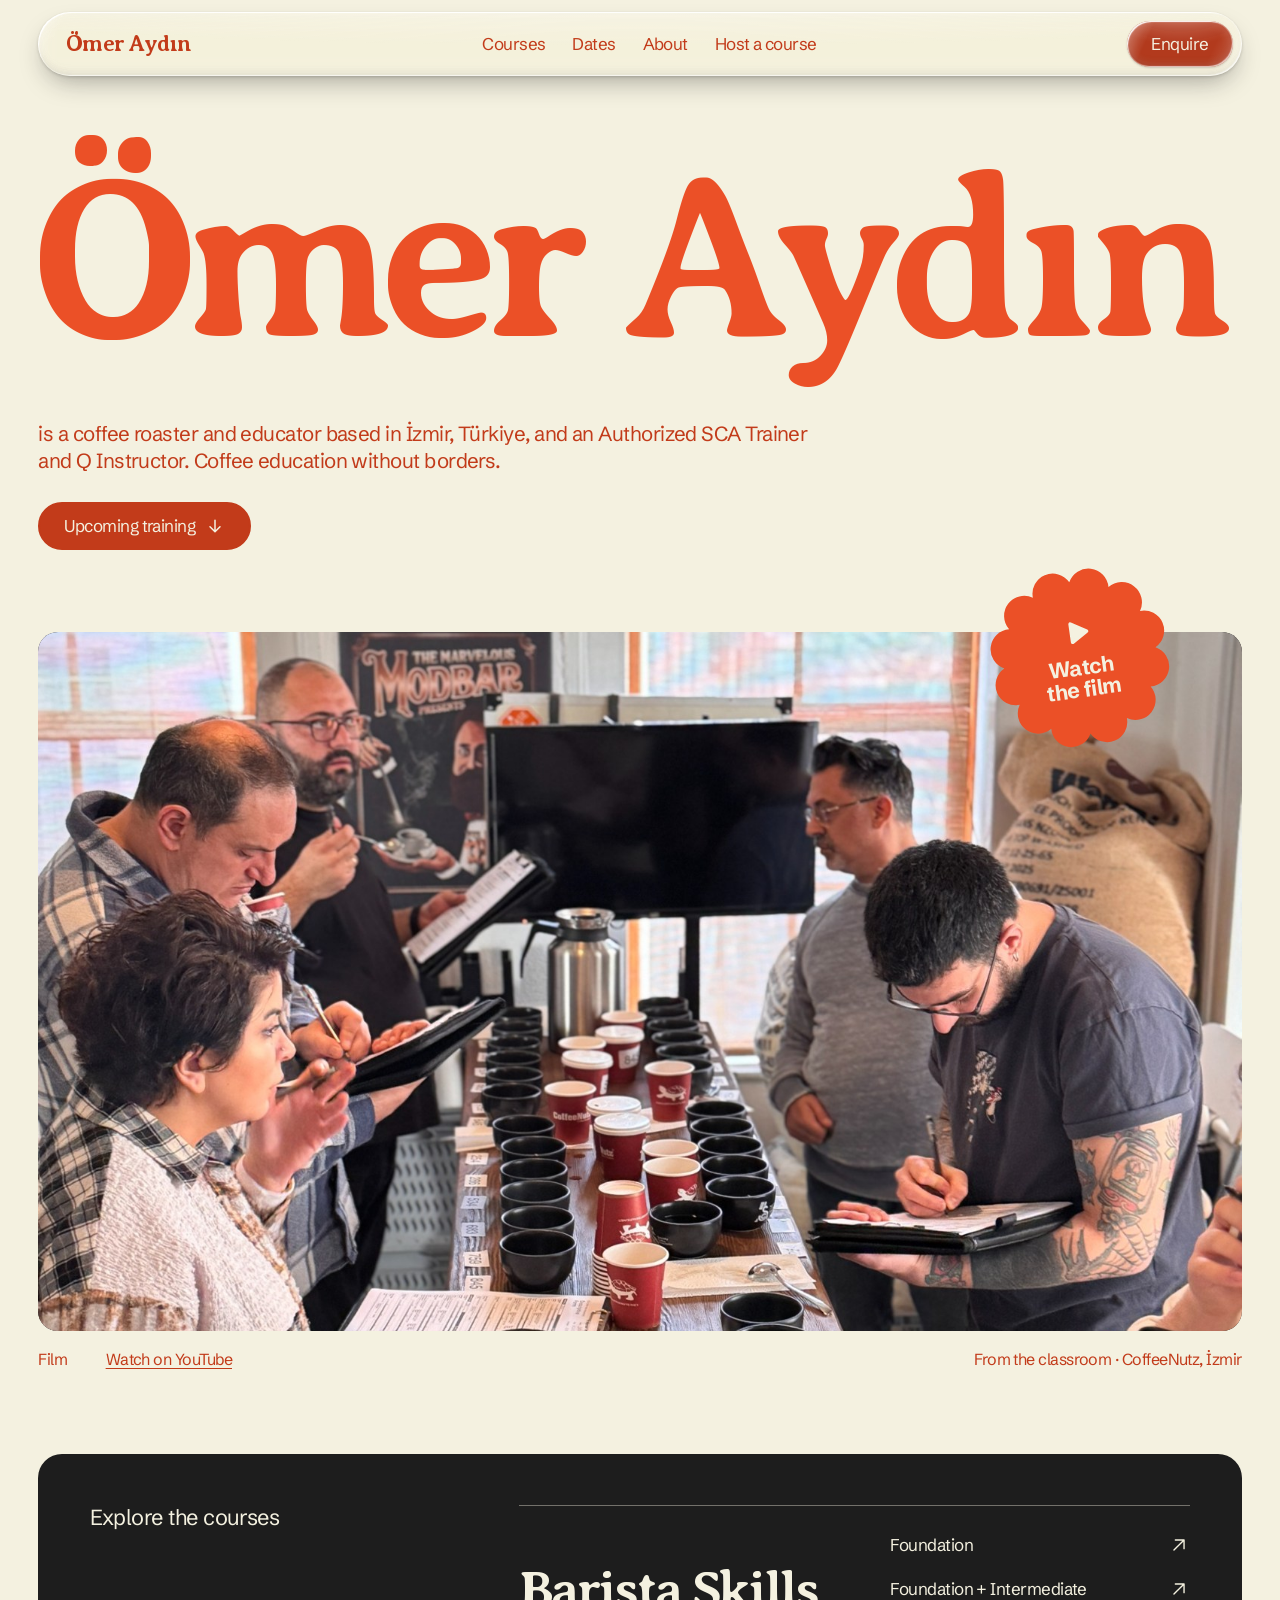
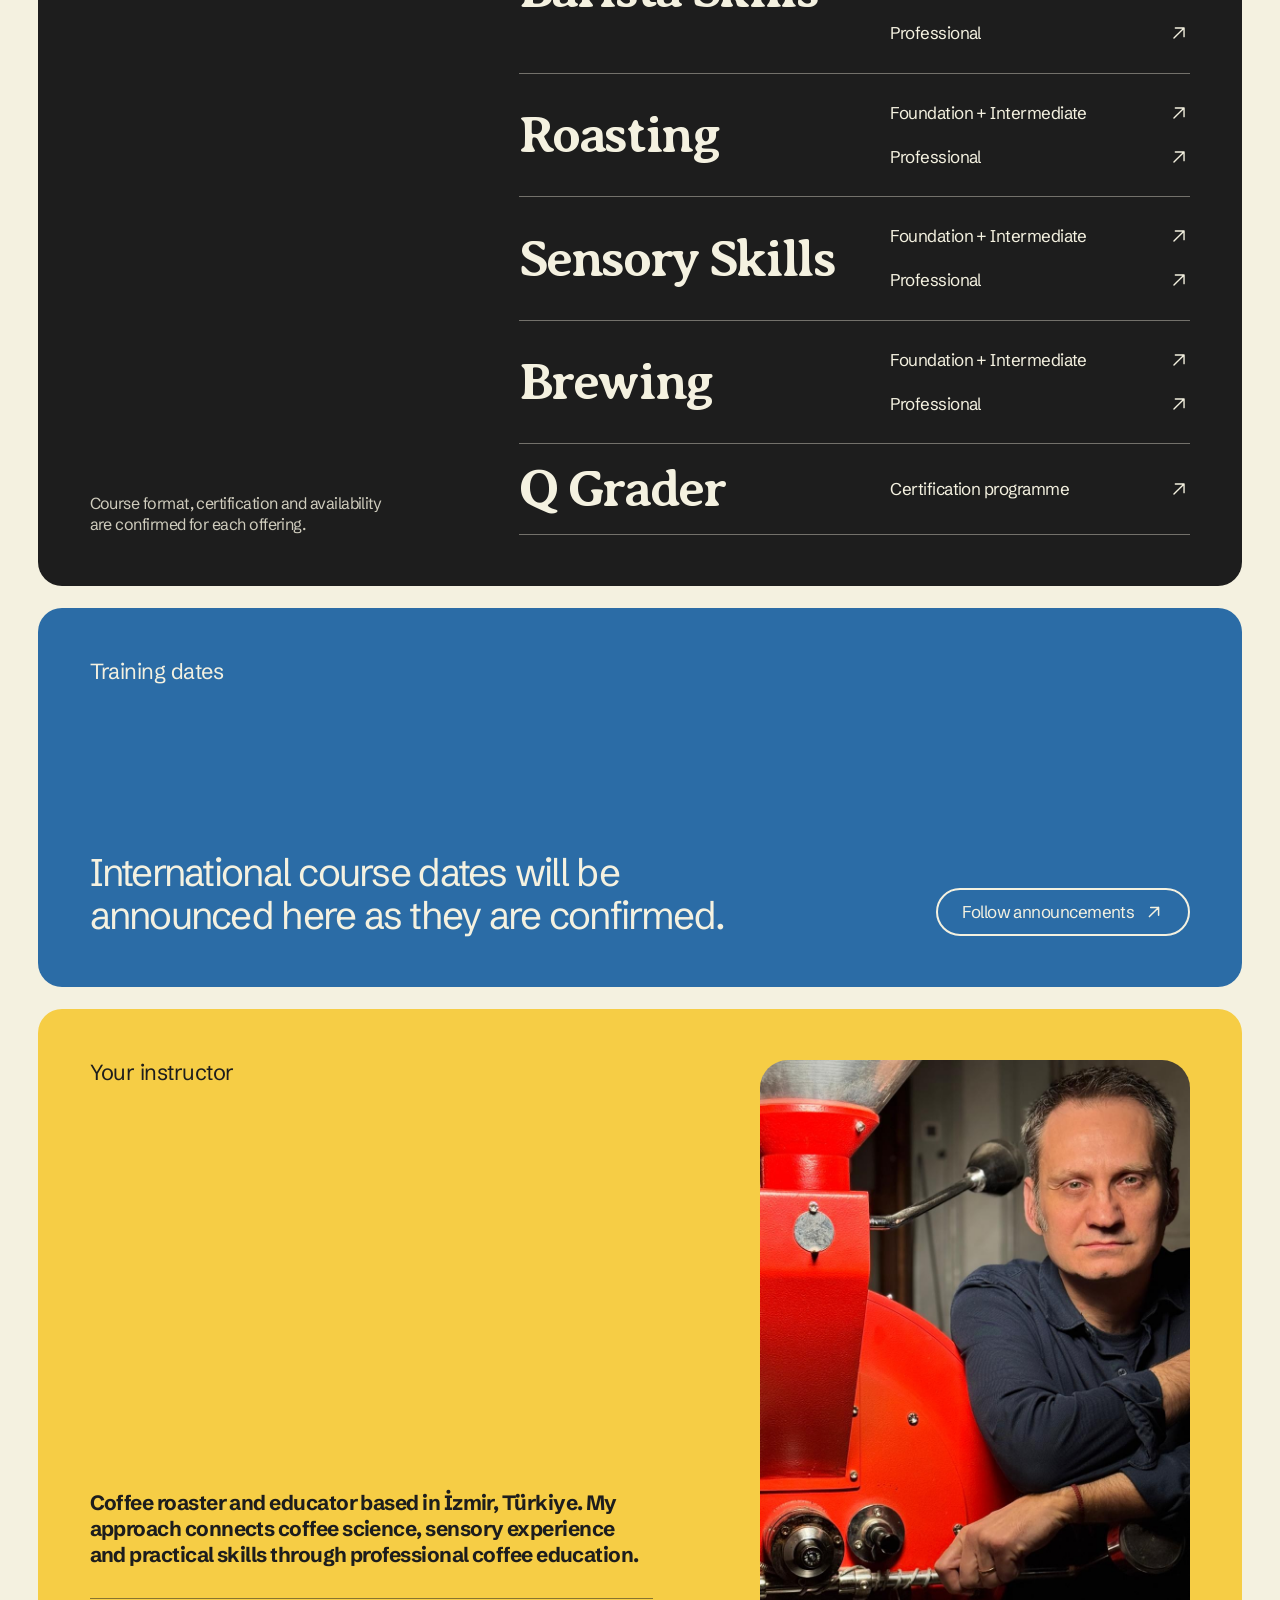
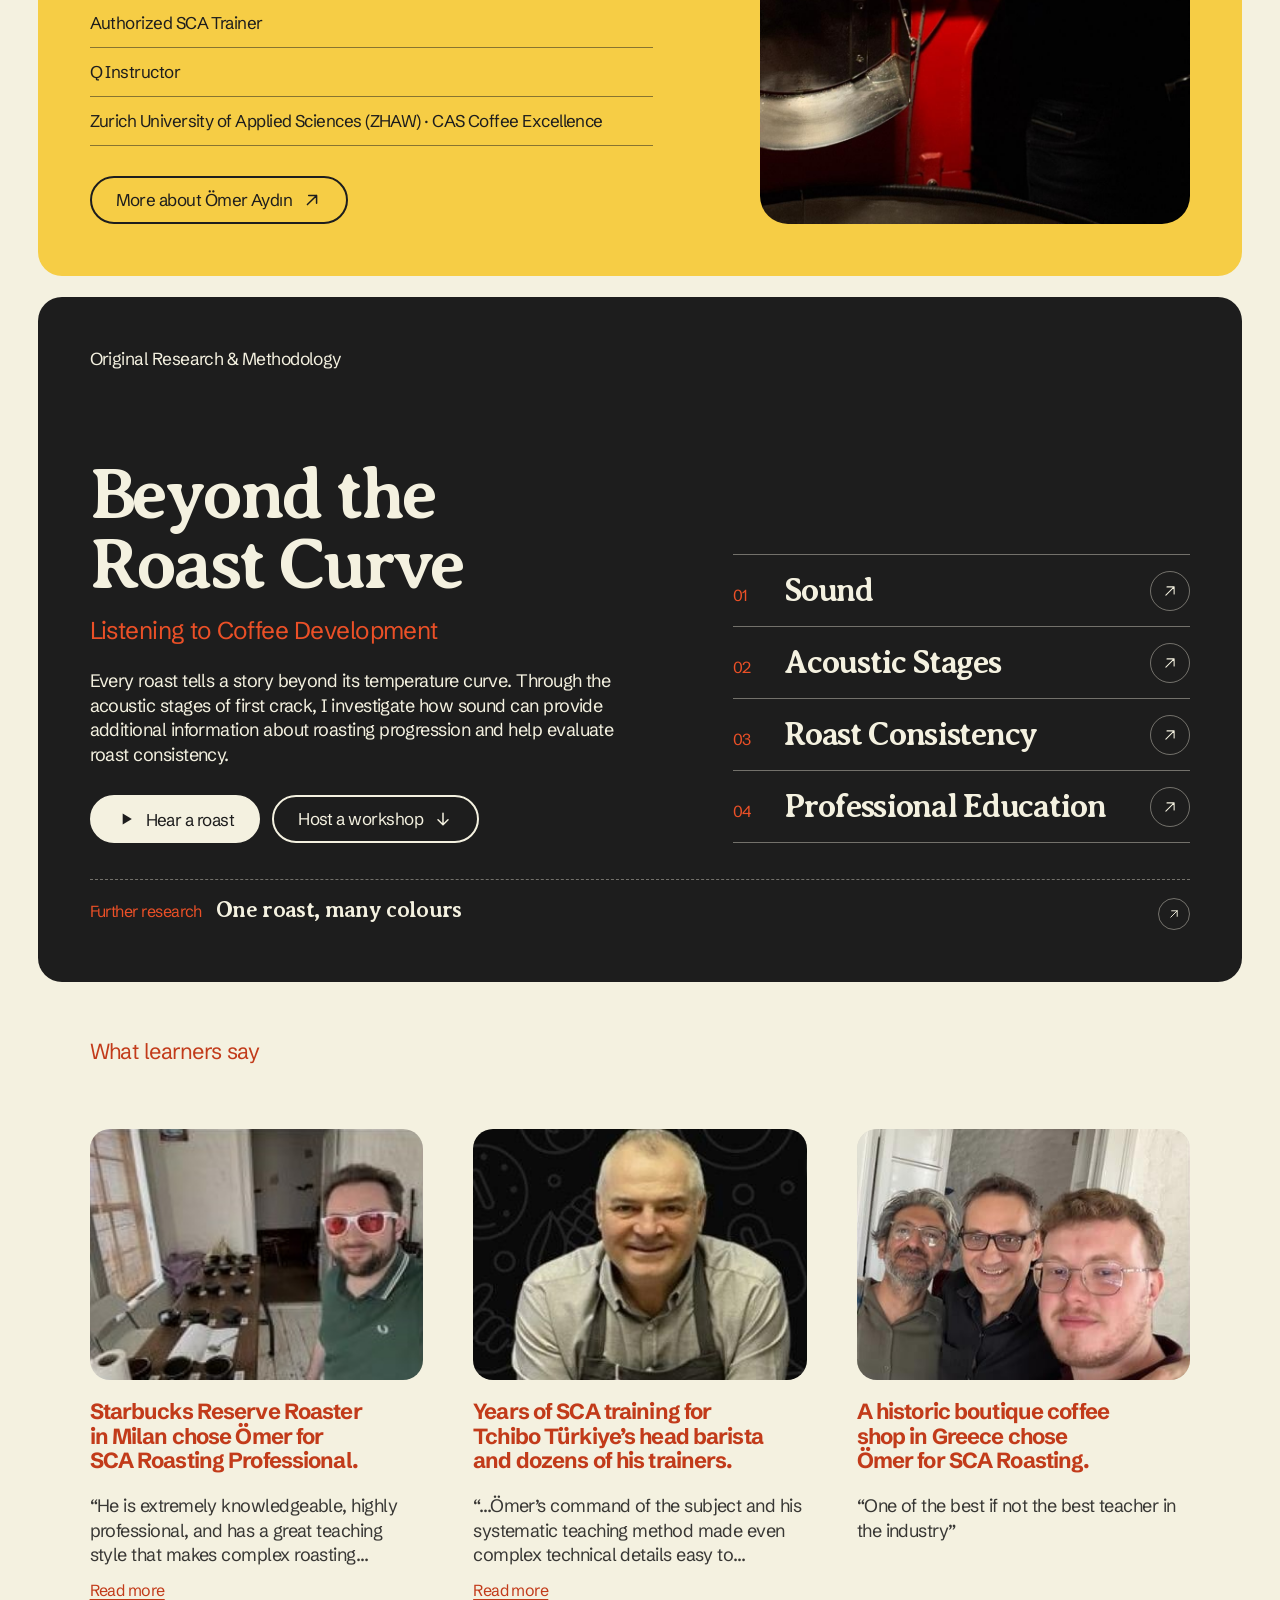
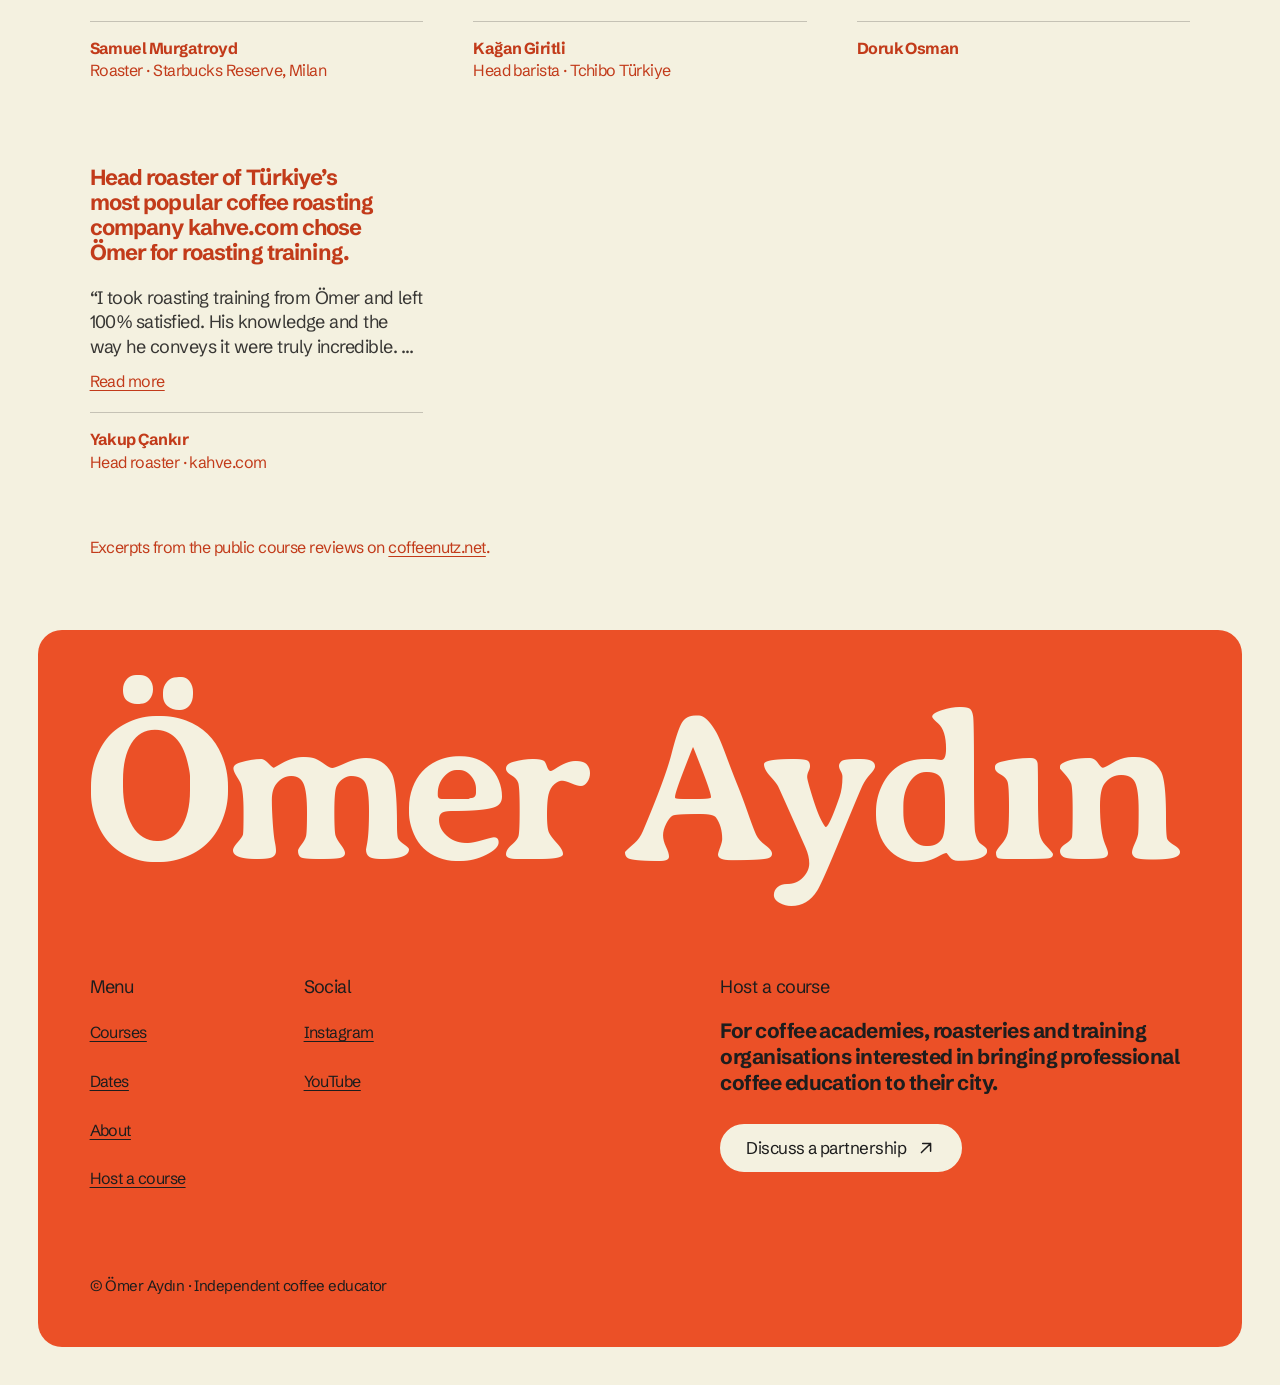
==== commit 3bda1303: "qc" ====
--- a/index.html
+++ b/index.html
@@ -5,7 +5,7 @@
 <meta name="viewport" content="width=device-width,initial-scale=1">
 <title>Ömer Aydın | Coffee Education Worldwide</title>
 <meta name="description" content="International coffee education with Ömer Aydın, Authorized SCA Trainer and Q Instructor.">
-<meta name="version" content="v2026-11-22c">
+<meta name="version" content="v2026-11-23b">
 <meta name="theme-color" content="#F4F1E0">
 <link rel="icon" href="favicon.ico?v=2026-11-19c" sizes="32x32">
 <link rel="icon" href="favicon.svg?v=2026-11-19c" type="image/svg+xml">
@@ -25,7 +25,7 @@
 <link rel="preload" href="assets/fonts/schibsted-grotesk-latin-400.woff2" as="font" type="font/woff2" crossorigin>
 <link rel="preload" href="assets/fonts/schibsted-grotesk-latin-ext-400.woff2" as="font" type="font/woff2" crossorigin>
 <link rel="preconnect" href="https://efjvfggwnhqkunjvoyjb.supabase.co" crossorigin>
-<link rel="stylesheet" href="style.css?v=2026-11-22c">
+<link rel="stylesheet" href="style.css?v=2026-11-23b">
 <script>
 (function (d) {
   var h = d.documentElement, known = false;
@@ -211,7 +211,8 @@
   </ol>
 
   <!-- what opens behind the first four steps: one sheet each. The words below are first drafts: each can be changed in
-       the site manager (Research). A step opens while its sheet has a headline or a text. -->
+       the site manager (Research). A step opens while its sheet has a headline or a text. A figure with data-photo
+       shows a picture chosen in the site manager, and is left out while there is none. -->
   <dialog class="bg step" id="sheet-1" data-vis="sheet:1" data-vis-name="Pop-up behind step 01" data-edit-group="Pop-up behind step 01" aria-labelledby="sheet-1-name">
     <div class="bg-in">
       <div class="bg-head">
@@ -222,6 +223,10 @@
       </div>
       <p class="statement" data-edit="rm:s1-head" data-edit-name="Headline">The sound comes from the beans themselves</p>
       <p class="step-text" data-edit="rm:s1-text" data-edit-name="Text">A temperature probe reads the hot air and the metal around the beans. First crack happens inside them: each pop is one bean releasing the pressure that has built up in it. I record this sound in my roasts and study how it develops from the first pop to the last.</p>
+      <figure class="figbox fig-photo" data-photo="rm:s1-photo" data-photo-name="Picture" hidden>
+        <span class="step-data photo-alt" data-edit="rm:s1-photo-alt" data-edit-name="What the picture shows" data-edit-hint="One sentence for visitors who cannot see the picture: a screen reader reads it out. It is not shown on the page."></span>
+        <figcaption data-edit="rm:s1-photo-note" data-edit-name="Line under the picture">How I record: a sound recorder at the sample roaster, the roast curve and the frequencies of the sound on screen.</figcaption>
+      </figure>
       <figure class="figbox dark fig-sound" id="fig-sound" hidden>
         <div class="wave" data-for="assets/sounds/first-crack.mp3" data-seconds="36.02">
           <svg viewBox="0 0 720 120" preserveAspectRatio="none" aria-hidden="true"><path id="wave-line" d="M1.0 49.1V70.9M3.0 51.5V68.5M5.0 51.9V68.1M7.0 48.6V71.4M9.0 51.6V68.4M11.0 45.4V74.6M13.0 51.7V68.3M15.0 52.5V67.5M17.0 50.5V69.5M19.0 51.9V68.1M21.0 52.1V67.9M23.0 49.6V70.4M25.0 50.4V69.6M27.0 47.6V72.4M29.0 51.1V68.9M31.0 52.0V68.0M33.0 49.6V70.4M35.0 49.2V70.8M37.0 51.5V68.5M39.0 50.3V69.7M41.0 51.4V68.6M43.0 52.6V67.4M45.0 51.1V68.9M47.0 50.4V69.6M49.0 51.2V68.8M51.0 51.0V69.0M53.0 51.7V68.3M55.0 51.9V68.1M57.0 50.8V69.2M59.0 52.6V67.4M61.0 51.8V68.2M63.0 51.1V68.9M65.0 49.6V70.4M67.0 50.6V69.4M69.0 48.9V71.1M71.0 48.6V71.4M73.0 48.7V71.3M75.0 50.6V69.4M77.0 50.5V69.5M79.0 50.4V69.6M81.0 50.1V69.9M83.0 49.9V70.1M85.0 51.4V68.6M87.0 50.7V69.3M89.0 49.7V70.3M91.0 50.8V69.2M93.0 52.5V67.5M95.0 51.5V68.5M97.0 51.5V68.5M99.0 47.0V73.0M101.0 51.2V68.8M103.0 51.6V68.4M105.0 50.7V69.3M107.0 51.0V69.0M109.0 52.8V67.2M111.0 51.4V68.6M113.0 52.7V67.3M115.0 50.8V69.2M117.0 50.1V69.9M119.0 52.3V67.7M121.0 51.0V69.0M123.0 51.7V68.3M125.0 53.3V66.7M127.0 51.4V68.6M129.0 44.5V75.5M131.0 49.4V70.6M133.0 48.6V71.4M135.0 51.6V68.4M137.0 50.4V69.6M139.0 40.0V80.0M141.0 51.1V68.9M143.0 50.2V69.8M145.0 49.6V70.4M147.0 49.6V70.4M149.0 47.7V72.3M151.0 50.8V69.2M153.0 49.2V70.8M155.0 36.6V83.4M157.0 34.4V85.6M159.0 46.3V73.7M161.0 44.9V75.1M163.0 49.2V70.8M165.0 47.9V72.1M167.0 48.2V71.8M169.0 50.0V70.0M171.0 20.8V99.2M173.0 21.3V98.7M175.0 39.4V80.6M177.0 44.3V75.7M179.0 48.1V71.9M181.0 46.5V73.5M183.0 48.6V71.4M185.0 49.5V70.5M187.0 48.6V71.4M189.0 50.0V70.0M191.0 52.1V67.9M193.0 50.5V69.5M195.0 50.5V69.5M197.0 38.5V81.5M199.0 50.9V69.1M201.0 52.1V67.9M203.0 50.0V70.0M205.0 51.4V68.6M207.0 52.5V67.5M209.0 46.1V73.9M211.0 51.7V68.3M213.0 50.1V69.9M215.0 37.9V82.1M217.0 52.3V67.7M219.0 49.6V70.4M221.0 36.4V83.6M223.0 51.6V68.4M225.0 50.6V69.4M227.0 50.6V69.4M229.0 49.2V70.8M231.0 46.9V73.1M233.0 34.1V85.9M235.0 17.8V102.2M237.0 32.4V87.6M239.0 43.3V76.7M241.0 46.6V73.4M243.0 50.8V69.2M245.0 49.3V70.7M247.0 48.9V71.1M249.0 49.4V70.6M251.0 48.2V71.8M253.0 50.0V70.0M255.0 51.6V68.4M257.0 50.4V69.6M259.0 51.3V68.7M261.0 52.1V67.9M263.0 50.1V69.9M265.0 50.6V69.4M267.0 45.5V74.5M269.0 51.0V69.0M271.0 51.8V68.2M273.0 49.4V70.6M275.0 50.9V69.1M277.0 51.2V68.8M279.0 49.9V70.1M281.0 50.5V69.5M283.0 51.6V68.4M285.0 49.4V70.6M287.0 49.3V70.7M289.0 39.2V80.8M291.0 51.3V68.7M293.0 52.2V67.8M295.0 48.7V71.3M297.0 49.9V70.1M299.0 52.3V67.7M301.0 50.2V69.8M303.0 50.1V69.9M305.0 52.5V67.5M307.0 51.0V69.0M309.0 51.7V68.3M311.0 49.0V71.0M313.0 49.3V70.7M315.0 44.4V75.6M317.0 51.4V68.6M319.0 50.6V69.4M321.0 52.3V67.7M323.0 51.6V68.4M325.0 51.9V68.1M327.0 51.4V68.6M329.0 50.0V70.0M331.0 51.4V68.6M333.0 51.5V68.5M335.0 49.6V70.4M337.0 52.1V67.9M339.0 46.8V73.2M341.0 50.4V69.6M343.0 49.1V70.9M345.0 49.6V70.4M347.0 51.1V68.9M349.0 50.0V70.0M351.0 48.4V71.6M353.0 51.4V68.6M355.0 51.2V68.8M357.0 49.6V70.4M359.0 51.0V69.0M361.0 47.8V72.2M363.0 44.9V75.1M365.0 50.1V69.9M367.0 48.6V71.4M369.0 50.3V69.7M371.0 51.6V68.4M373.0 50.9V69.1M375.0 50.8V69.2M377.0 49.6V70.4M379.0 49.0V71.0M381.0 51.0V69.0M383.0 50.3V69.7M385.0 50.7V69.3M387.0 49.5V70.5M389.0 50.6V69.4M391.0 51.6V68.4M393.0 50.2V69.8M395.0 50.2V69.8M397.0 52.3V67.7M399.0 49.6V70.4M401.0 36.3V83.7M403.0 52.1V67.9M405.0 50.3V69.7M407.0 48.9V71.1M409.0 50.4V69.6M411.0 26.9V93.1M413.0 44.5V75.5M415.0 51.2V68.8M417.0 37.8V82.2M419.0 50.0V70.0M421.0 50.7V69.3M423.0 51.1V68.9M425.0 50.9V69.1M427.0 49.0V71.0M429.0 41.8V78.2M431.0 50.2V69.8M433.0 50.0V70.0M435.0 51.1V68.9M437.0 51.3V68.7M439.0 50.9V69.1M441.0 46.3V73.7M443.0 43.0V77.0M445.0 47.1V72.9M447.0 51.0V69.0M449.0 48.5V71.5M451.0 51.5V68.5M453.0 51.8V68.2M455.0 48.2V71.8M457.0 51.4V68.6M459.0 44.2V75.8M461.0 49.2V70.8M463.0 48.0V72.0M465.0 47.8V72.2M467.0 50.2V69.8M469.0 52.3V67.7M471.0 17.1V102.9M473.0 50.7V69.3M475.0 51.2V68.8M477.0 51.0V69.0M479.0 51.8V68.2M481.0 49.1V70.9M483.0 50.2V69.8M485.0 50.5V69.5M487.0 49.6V70.4M489.0 51.9V68.1M491.0 51.4V68.6M493.0 48.7V71.3M495.0 50.4V69.6M497.0 48.1V71.9M499.0 50.1V69.9M501.0 52.3V67.7M503.0 49.5V70.5M505.0 49.5V70.5M507.0 50.6V69.4M509.0 45.8V74.2M511.0 51.0V69.0M513.0 38.8V81.2M515.0 49.3V70.7M517.0 51.6V68.4M519.0 51.6V68.4M521.0 27.5V92.5M523.0 50.0V70.0M525.0 48.7V71.3M527.0 51.2V68.8M529.0 49.1V70.9M531.0 50.3V69.7M533.0 49.9V70.1M535.0 51.4V68.6M537.0 50.8V69.2M539.0 50.2V69.8M541.0 48.5V71.5M543.0 50.2V69.8M545.0 50.6V69.4M547.0 50.3V69.7M549.0 50.8V69.2M551.0 46.2V73.8M553.0 49.2V70.8M555.0 51.6V68.4M557.0 49.2V70.8M559.0 50.6V69.4M561.0 50.4V69.6M563.0 49.4V70.6M565.0 49.1V70.9M567.0 50.5V69.5M569.0 49.9V70.1M571.0 51.4V68.6M573.0 37.0V83.0M575.0 49.8V70.2M577.0 51.6V68.4M579.0 41.7V78.3M581.0 50.6V69.4M583.0 50.7V69.3M585.0 43.2V76.8M587.0 49.8V70.2M589.0 50.3V69.7M591.0 49.1V70.9M593.0 41.3V78.7M595.0 49.8V70.2M597.0 23.7V96.3M599.0 51.6V68.4M601.0 50.7V69.3M603.0 49.5V70.5M605.0 47.2V72.8M607.0 48.9V71.1M609.0 49.6V70.4M611.0 50.4V69.6M613.0 36.3V83.7M615.0 50.4V69.6M617.0 45.1V74.9M619.0 50.3V69.7M621.0 50.9V69.1M623.0 47.7V72.3M625.0 44.0V76.0M627.0 50.3V69.7M629.0 47.5V72.5M631.0 50.8V69.2M633.0 46.6V73.4M635.0 49.5V70.5M637.0 33.8V86.2M639.0 49.9V70.1M641.0 48.4V71.6M643.0 50.8V69.2M645.0 50.0V70.0M647.0 49.9V70.1M649.0 49.2V70.8M651.0 51.3V68.7M653.0 52.3V67.7M655.0 50.3V69.7M657.0 50.4V69.6M659.0 50.5V69.5M661.0 49.9V70.1M663.0 48.0V72.0M665.0 50.3V69.7M667.0 50.3V69.7M669.0 50.7V69.3M671.0 47.5V72.5M673.0 48.0V72.0M675.0 50.7V69.3M677.0 40.2V79.8M679.0 48.1V71.9M681.0 51.0V69.0M683.0 6.0V114.0M685.0 50.8V69.2M687.0 51.0V69.0M689.0 47.7V72.3M691.0 28.9V91.1M693.0 49.8V70.2M695.0 48.6V71.4M697.0 52.1V67.9M699.0 50.9V69.1M701.0 51.0V69.0M703.0 50.4V69.6M705.0 45.2V74.8M707.0 50.0V70.0M709.0 50.8V69.2M711.0 40.8V79.2M713.0 45.9V74.1M715.0 40.9V79.1M717.0 50.3V69.7M719.0 50.2V69.8"></path></svg>
@@ -234,9 +239,10 @@
           <button class="pill pill-sm pill-cream" id="hear2" type="button" aria-pressed="false"><svg class="ic ic-play" viewBox="0 0 24 24" fill="currentColor" aria-hidden="true"><path d="M8 5.5v13l11-6.5z"></path></svg><svg class="ic ic-pause" viewBox="0 0 24 24" fill="currentColor" aria-hidden="true"><path d="M7 5.5h3.5v13H7zM13.5 5.5H17v13h-3.5z"></path></svg><span></span></button>
           <span class="wave-time" aria-hidden="true"></span>
         </div>
-        <figcaption data-edit="rm:s1-note" data-edit-name="Line under the figure">36 seconds from the first crack of one of my roasts, recorded on 21 July 2026. Each dot under the outline is one pop: three in the first six seconds, seven in the last six.</figcaption>
+        <figcaption data-edit="rm:s1-note" data-edit-name="Line under the recording">36 seconds from the first crack of one of my roasts, recorded on 21 July 2026. Each dot under the outline is one pop: three in the first six seconds, seven in the last six.</figcaption>
       </figure>
       <div class="step-nav">
+        <button class="pill pill-line-ink" type="button" data-back><svg class="ic" viewBox="0 0 24 24" fill="none" stroke="currentColor" stroke-width="1.8" stroke-linecap="round" stroke-linejoin="round" aria-hidden="true"><path d="M19 12H5M11 6l-6 6 6 6"></path></svg><span>Back</span></button>
         <button class="pill pill-solid" type="button" data-next><span>Next: <span class="next-name"></span></span><svg class="ic" viewBox="0 0 24 24" fill="none" stroke="currentColor" stroke-width="1.8" stroke-linecap="round" stroke-linejoin="round" aria-hidden="true"><path d="M5 12h14M13 6l6 6-6 6"></path></svg></button>
         <button class="pill pill-line-ink" type="button" data-close>Close</button>
         <span class="step-dots" aria-hidden="true"></span>
@@ -271,6 +277,7 @@
         <figcaption data-edit="rm:s2-note" data-edit-name="Line under the figure">A schematic drawing of first crack with its six points.</figcaption>
       </figure>
       <div class="step-nav">
+        <button class="pill pill-line-ink" type="button" data-back><svg class="ic" viewBox="0 0 24 24" fill="none" stroke="currentColor" stroke-width="1.8" stroke-linecap="round" stroke-linejoin="round" aria-hidden="true"><path d="M19 12H5M11 6l-6 6 6 6"></path></svg><span>Back</span></button>
         <button class="pill pill-solid" type="button" data-next><span>Next: <span class="next-name"></span></span><svg class="ic" viewBox="0 0 24 24" fill="none" stroke="currentColor" stroke-width="1.8" stroke-linecap="round" stroke-linejoin="round" aria-hidden="true"><path d="M5 12h14M13 6l6 6-6 6"></path></svg></button>
         <button class="pill pill-line-ink" type="button" data-close>Close</button>
         <span class="step-dots" aria-hidden="true"></span>
@@ -299,6 +306,7 @@
         <figcaption data-edit="rm:s3-note" data-edit-name="Line under the figure">The same colour, within measurement noise.</figcaption>
       </figure>
       <div class="step-nav">
+        <button class="pill pill-line-ink" type="button" data-back><svg class="ic" viewBox="0 0 24 24" fill="none" stroke="currentColor" stroke-width="1.8" stroke-linecap="round" stroke-linejoin="round" aria-hidden="true"><path d="M19 12H5M11 6l-6 6 6 6"></path></svg><span>Back</span></button>
         <button class="pill pill-solid" type="button" data-next><span>Next: <span class="next-name"></span></span><svg class="ic" viewBox="0 0 24 24" fill="none" stroke="currentColor" stroke-width="1.8" stroke-linecap="round" stroke-linejoin="round" aria-hidden="true"><path d="M5 12h14M13 6l6 6-6 6"></path></svg></button>
         <button class="pill pill-line-ink" type="button" data-close>Close</button>
         <span class="step-dots" aria-hidden="true"></span>
@@ -315,16 +323,48 @@
       </div>
       <p class="statement" data-edit="rm:s4-head" data-edit-name="Headline">Part of my roasting courses</p>
       <p class="step-text" data-edit="rm:s4-text" data-edit-name="Text">This work is part of my SCA Roasting courses, which take place in a working roastery. Learners roast real batches, measure the colour of every roast and follow its first crack stage by stage. For teams and schools elsewhere, the same content is available as a workshop.</p>
-      <figure class="figbox fig-photo">
-        <img src="assets/classroom.jpg" alt="Coffee learners evaluating samples at a cupping table" width="1600" height="1113" loading="lazy">
+      <figure class="figbox fig-photo" data-photo="rm:s4-photo" data-photo-name="Picture" hidden>
+        <span class="step-data photo-alt" data-edit="rm:s4-photo-alt" data-edit-name="What the picture shows" data-edit-hint="One sentence for visitors who cannot see the picture: a screen reader reads it out. It is not shown on the page."></span>
         <figcaption data-edit="rm:s4-note" data-edit-name="Line under the picture"></figcaption>
       </figure>
       <div class="step-nav">
+        <button class="pill pill-line-ink" type="button" data-back><svg class="ic" viewBox="0 0 24 24" fill="none" stroke="currentColor" stroke-width="1.8" stroke-linecap="round" stroke-linejoin="round" aria-hidden="true"><path d="M19 12H5M11 6l-6 6 6 6"></path></svg><span>Back</span></button>
         <button class="pill pill-solid" type="button" data-next><span>Next: <span class="next-name"></span></span><svg class="ic" viewBox="0 0 24 24" fill="none" stroke="currentColor" stroke-width="1.8" stroke-linecap="round" stroke-linejoin="round" aria-hidden="true"><path d="M5 12h14M13 6l6 6-6 6"></path></svg></button>
         <a class="pill pill-solid" href="#courses" data-close><span class="courses-name"></span><svg class="ic" viewBox="0 0 24 24" fill="none" stroke="currentColor" stroke-width="1.8" stroke-linecap="round" stroke-linejoin="round" aria-hidden="true"><path d="M12 5v14M6 13l6 6 6-6"></path></svg></a>
         <a class="pill pill-line-ink" href="#host" data-close><span class="host-name"></span><svg class="ic" viewBox="0 0 24 24" fill="none" stroke="currentColor" stroke-width="1.8" stroke-linecap="round" stroke-linejoin="round" aria-hidden="true"><path d="M12 5v14M6 13l6 6 6-6"></path></svg></a>
         <button class="pill pill-line-ink" type="button" data-close>Close</button>
         <span class="step-dots" aria-hidden="true"></span>
+      </div>
+    </div>
+  </dialog>
+
+  <!-- an entry under the steps, outside their numbering, and the sheet it opens. It shows while that sheet has a
+       headline or a text; its words are first drafts and can be changed in the site manager (Research). -->
+  <button class="research-more" id="more-open" type="button" aria-haspopup="dialog" data-vis="sheet:further" data-vis-name="Pop-up “Further research”" data-edit-group="Pop-up “Further research”" hidden>
+    <span class="more-label" data-edit="rm:fr-label" data-edit-name="Name of the entry under the steps" data-edit-need>Further research</span>
+    <b class="more-name"></b>
+    <i class="more-go" aria-hidden="true"><svg viewBox="0 0 24 24" fill="none" stroke="currentColor" stroke-width="1.6" stroke-linecap="round" stroke-linejoin="round"><path d="M6.5 17.5l11-11M8 6.5h9.5V16"></path></svg></i>
+  </button>
+  <dialog class="bg step extra" id="further" data-vis="sheet:further" data-vis-name="Pop-up “Further research”" data-edit-group="Pop-up “Further research”" aria-labelledby="further-name">
+    <div class="bg-in">
+      <div class="bg-head">
+        <p class="step-kicker" id="further-name" tabindex="-1" autofocus><b aria-hidden="true">+</b> <span class="step-name"></span></p>
+        <button class="bg-x" type="button" data-close aria-label="Close">
+          <svg viewBox="0 0 24 24" fill="none" stroke="currentColor" stroke-width="1.8" stroke-linecap="round" aria-hidden="true"><path d="M5 5l14 14M19 5L5 19"></path></svg>
+        </button>
+      </div>
+      <p class="statement" data-edit="rm:fr-head" data-edit-name="Headline">One roast, many colours</p>
+      <p class="step-text" data-edit="rm:fr-text" data-edit-name="Text">A colour meter gives a roast one number. Ground coffee shows a whole spectrum: in this sample the particles average 89.9, with a spread of 34.7. The spectrum changes with the roast. Fast and light roasts, for example, can give more varied and complex results. I am studying where this spread comes from and what it does in the cup. I have not found published research on it.</p>
+      <figure class="figbox dark fig-shot" data-photo="rm:fr-photo" data-photo-name="Picture" hidden>
+        <span class="step-data photo-alt" data-edit="rm:fr-photo-alt" data-edit-name="What the picture shows" data-edit-hint="One sentence for visitors who cannot see the picture: a screen reader reads it out. It is not shown on the page."></span>
+        <ul class="shot-ends" data-edit="rm:fr-ends" data-edit-name="Under the picture: its left end, then its right end" data-edit-hint="Two lines: what the left end of the picture stands for, then the right end. An empty field leaves both out.">
+          <li>darker particles: chocolate, caramel</li>
+          <li>lighter particles: fruity, floral</li>
+        </ul>
+        <figcaption data-edit="rm:fr-note" data-edit-name="Line under the picture">The ground particles of one roast, sorted by colour.</figcaption>
+      </figure>
+      <div class="step-nav">
+        <button class="pill pill-line-ink" type="button" data-close>Close</button>
       </div>
     </div>
   </dialog>
@@ -417,6 +457,6 @@
   </div>
 </dialog>
 <script src="content.js?v=2026-11-22a"></script>
-<script src="site.js?v=2026-11-22c"></script>
+<script src="site.js?v=2026-11-23b"></script>
 </body>
 </html>
--- a/style.css
+++ b/style.css
@@ -1,4 +1,4 @@
-/* omeraydin.coffee v2026-11-22c
+/* omeraydin.coffee v2026-11-23b
    Fonts: Averia Serif Libre and Schibsted Grotesk, SIL Open Font License 1.1, see assets/fonts/fonts-license.txt */
 
 @font-face{font-family:"Averia Serif Libre";src:url("assets/fonts/averia-serif-libre-700.woff2") format("woff2");font-weight:700;font-style:normal;font-display:block}
@@ -202,6 +202,16 @@
 .research-steps{flex:1 1 320px;align-self:flex-end;display:flex;flex-direction:column;min-width:0;margin:0;padding:0;list-style:none;counter-reset:step;border-bottom:1px solid var(--line-cream)}
 .research-steps li{counter-increment:step;display:flex;align-items:baseline;gap:18px;padding:clamp(13px,1.4vw,20px) 0;border-top:1px solid var(--line-cream);font:700 clamp(1.5rem,2.55vw,2.375rem)/1.08 var(--serif);letter-spacing:-0.04em}
 .research-steps li::before{content:counter(step,decimal-leading-zero);flex:none;width:2.1em;font:400 1rem/1 var(--sans);letter-spacing:-0.03em;color:var(--verm)}
+/* an entry under the steps that stands outside their numbering and opens a sheet of its own */
+.research-more{display:grid;grid-template-columns:fit-content(45%) minmax(0,1fr) auto;align-items:baseline;column-gap:14px;flex:1 1 100%;min-width:0;margin:-8px 0 0;padding:18px 0 0;border:0;border-top:1px dashed var(--line-cream);background:transparent;color:var(--cream);font:inherit;letter-spacing:inherit;text-align:left;cursor:pointer;-webkit-tap-highlight-color:transparent}
+.more-label{min-width:0;font-size:1rem;line-height:1.25rem;color:var(--verm)}   /* whole pixels for every line of the entry, so the blocks under it keep their place on the pixel grid */
+.more-name{min-width:0;font:700 1.375rem/1.5rem var(--serif);letter-spacing:-0.03em}
+.more-name:empty{display:none}   /* a sheet without a headline: the entry is its name alone */
+.more-go{grid-column:3;align-self:center;display:grid;place-items:center;width:32px;height:32px;border:1.5px solid var(--line-cream);border-radius:50%;transition:background-color .18s ease,color .18s ease,border-color .18s ease}
+.more-go svg{width:14px;height:14px}
+.research-more:active .more-go,.research-more:focus-visible .more-go{border-color:var(--cream);background:var(--cream);color:var(--ink)}
+@media (hover:hover){.research-more:hover .more-go{border-color:var(--cream);background:var(--cream);color:var(--ink)}}
+.research-more:focus-visible{outline-color:var(--cream)}
 /* a step that opens a sheet: the whole row answers a press, and the round button at its right says so */
 .research-steps li.has-sheet{position:relative;padding-right:54px;cursor:pointer;-webkit-tap-highlight-color:transparent}
 .step-go{position:absolute;right:0;top:calc(clamp(13px,1.4vw,20px) + (1.08em - 40px) / 2);display:grid;place-items:center;width:40px;height:40px;padding:0;border:1.5px solid var(--line-cream);border-radius:50%;background:transparent;color:var(--cream);font:inherit;cursor:pointer;transition:background-color .18s ease,color .18s ease,border-color .18s ease}
@@ -337,9 +347,18 @@
 .roasts-axis{position:relative;height:18px;margin-top:6px;font-size:.75rem;line-height:1;font-variant-numeric:tabular-nums;color:rgba(29,29,29,.7)}
 .roasts-axis span{position:absolute;top:6px;transform:translateX(-50%);white-space:nowrap}
 .roasts-unit{margin-top:-6px;text-align:center;font-size:.75rem;line-height:1.2;color:rgba(29,29,29,.7)}
-/* 04: a photograph */
+/* a photograph chosen in the site manager: shown whole, in its own shape (site.js sets its width from the file's size);
+   an upright one stands at the left with the line that belongs to it beside it */
 .fig-photo{padding:0;border-radius:0;background:none;box-shadow:none}
-.fig-photo img{width:100%;height:auto;aspect-ratio:16/8;object-fit:cover;object-position:50% 40%;border-radius:16px}
+.fig-photo img{display:block;max-width:100%;height:auto;border-radius:16px;background:rgba(29,29,29,.06)}
+.fig-photo.tall{flex-direction:row;align-items:flex-end;justify-content:center;gap:18px}
+.fig-photo.tall img{flex:none;max-width:56%}
+.fig-photo.tall figcaption{flex:1 1 0;min-width:0}
+/* a picture that stands in a dark box (a screen, a chart): whole, with a line for each of its two ends under it */
+.fig-shot img{display:block;max-width:100%;height:auto;margin:0 auto;border-radius:10px}
+.shot-ends{display:flex;justify-content:space-between;gap:16px;font-size:.8125rem;line-height:1.25;color:var(--muted)}
+.shot-ends li{flex:0 1 46%;min-width:0}
+.shot-ends li:last-child{text-align:right}
 /* the way on: the next sheet, or out */
 .step-nav{display:flex;flex-wrap:wrap;align-items:center;gap:12px;margin-top:4px}
 .step-nav button.pill-solid{background:var(--verm-ink);color:var(--cream)}
@@ -442,20 +461,28 @@
   .bg-in{gap:22px;padding:24px 22px 26px}
   .bg-quote{padding:18px 18px 20px;border-radius:16px}
   .research-steps li.has-sheet{padding-right:46px}
+  .research-more{flex:none;grid-template-columns:minmax(0,1fr) auto;gap:4px 12px;margin:-10px 0 0}   /* its name above the headline, the arrow beside both */
+  .more-label,.more-name{grid-column:1}
+  .more-name{font-size:1.25rem;line-height:1.375rem}
+  .more-go{grid-column:2;grid-row:1 / span 2}
   .step-go{top:calc(13px + (1.08em - 36px) / 2);width:36px;height:36px}
   .figbox{padding:16px 14px 14px;border-radius:16px}
   .fig-photo{padding:0;border-radius:0}
   .fig-photo img{border-radius:12px}
+  .fig-photo.tall{flex-direction:column;align-items:flex-start}
+  .fig-photo.tall img{max-width:100%}
   .bell-key{grid-template-columns:repeat(2,minmax(0,1fr));gap:6px 14px}
   .roasts-plot{margin:0 12px}
   .roast{flex-direction:column;align-items:flex-start;justify-content:center;gap:3px;padding-left:calc(var(--x) + 13px)}
   .roast.left{flex-direction:column;align-items:flex-end;padding-right:calc(100% - var(--x) + 13px)}
-  .step-dots{flex-basis:100%;justify-content:center;margin-left:0}
+  .step-nav>[data-back]{order:2}   /* on a phone the way on comes first, Back and Close share the row under it */
+  .step-nav>button[data-close]{order:3}
+  .step-dots{order:4;flex-basis:100%;justify-content:center;margin-left:0}
 }
 
 @media (prefers-reduced-motion:reduce){
   html{scroll-behavior:auto}
-  .pill,.stk,.lvl svg,.date-row svg,.menu-btn path,.hd,.hd-in,.step-go,.wave svg,.wave-pops i{transition:none}
+  .pill,.stk,.lvl svg,.date-row svg,.menu-btn path,.hd,.hd-in,.step-go,.more-go,.wave svg,.wave-pops i{transition:none}
   .pill-glass:hover,.pill-glass:active{transform:none}
 }
 
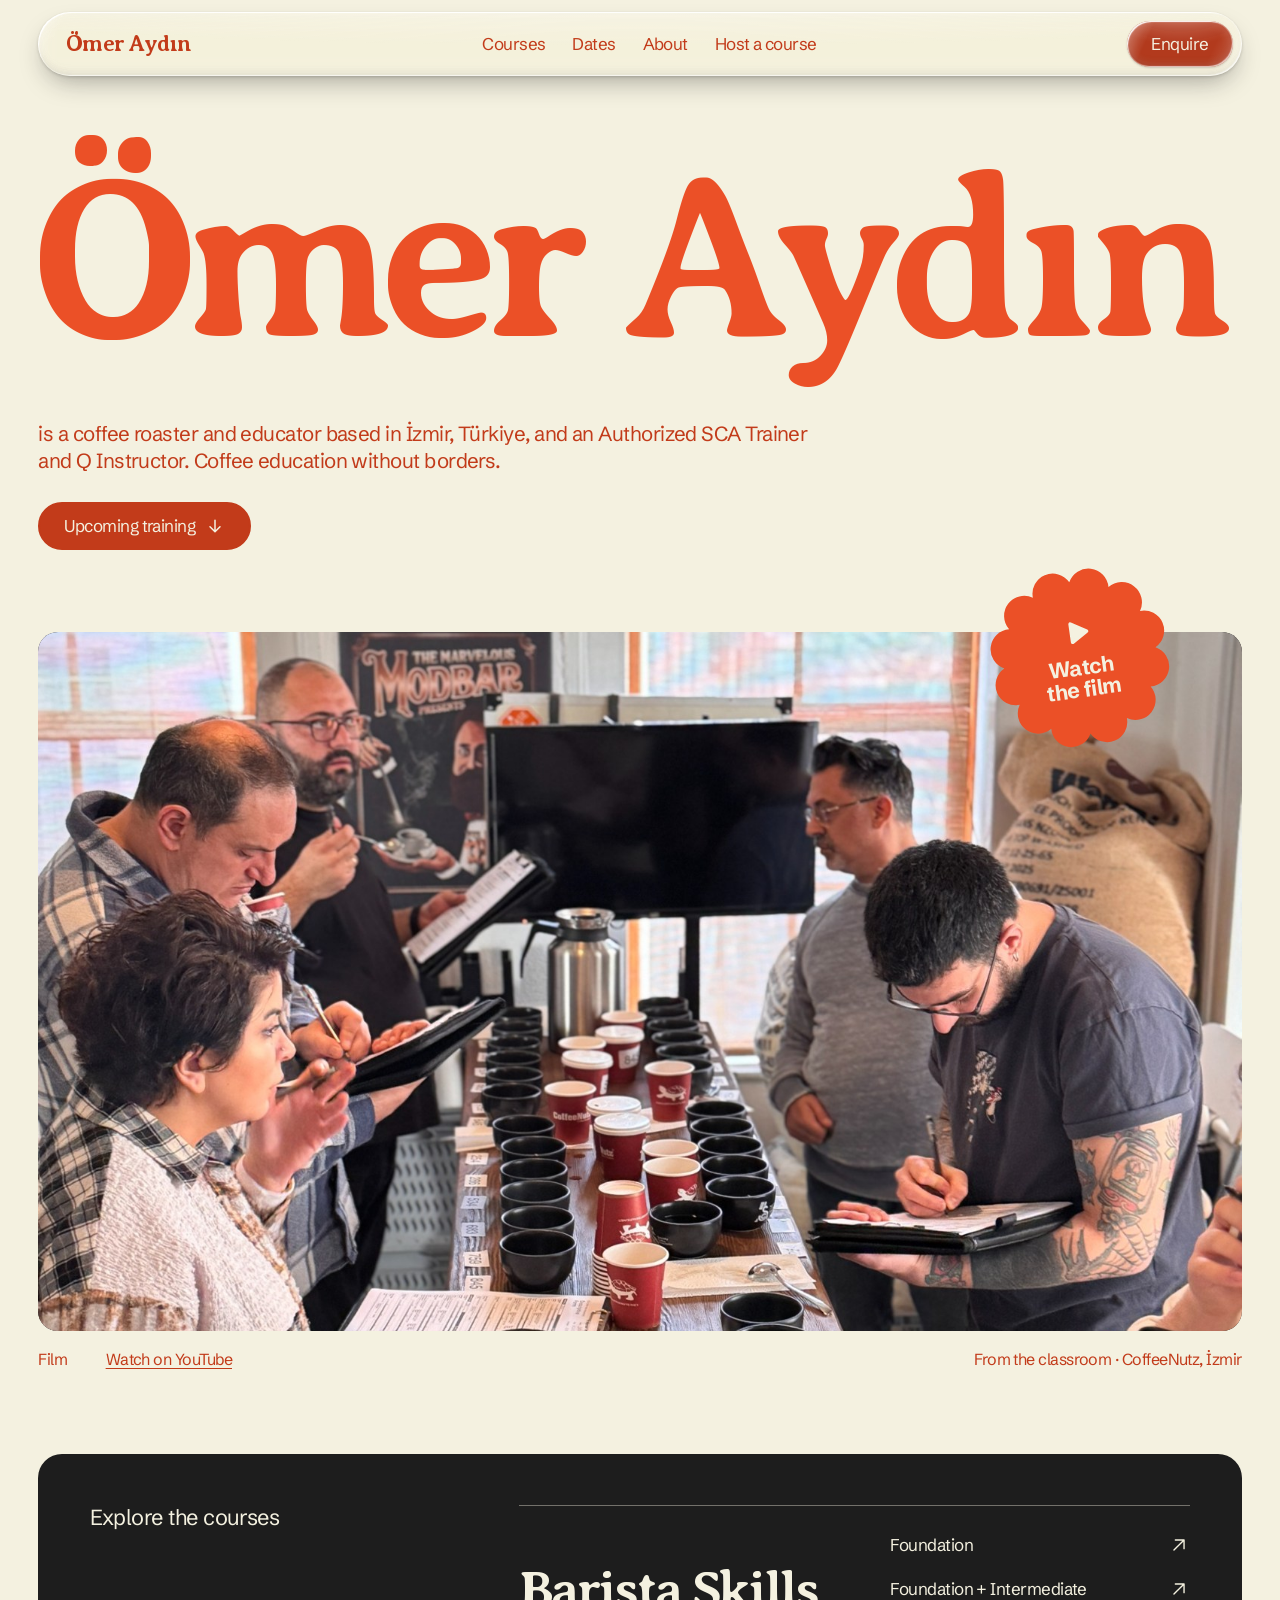
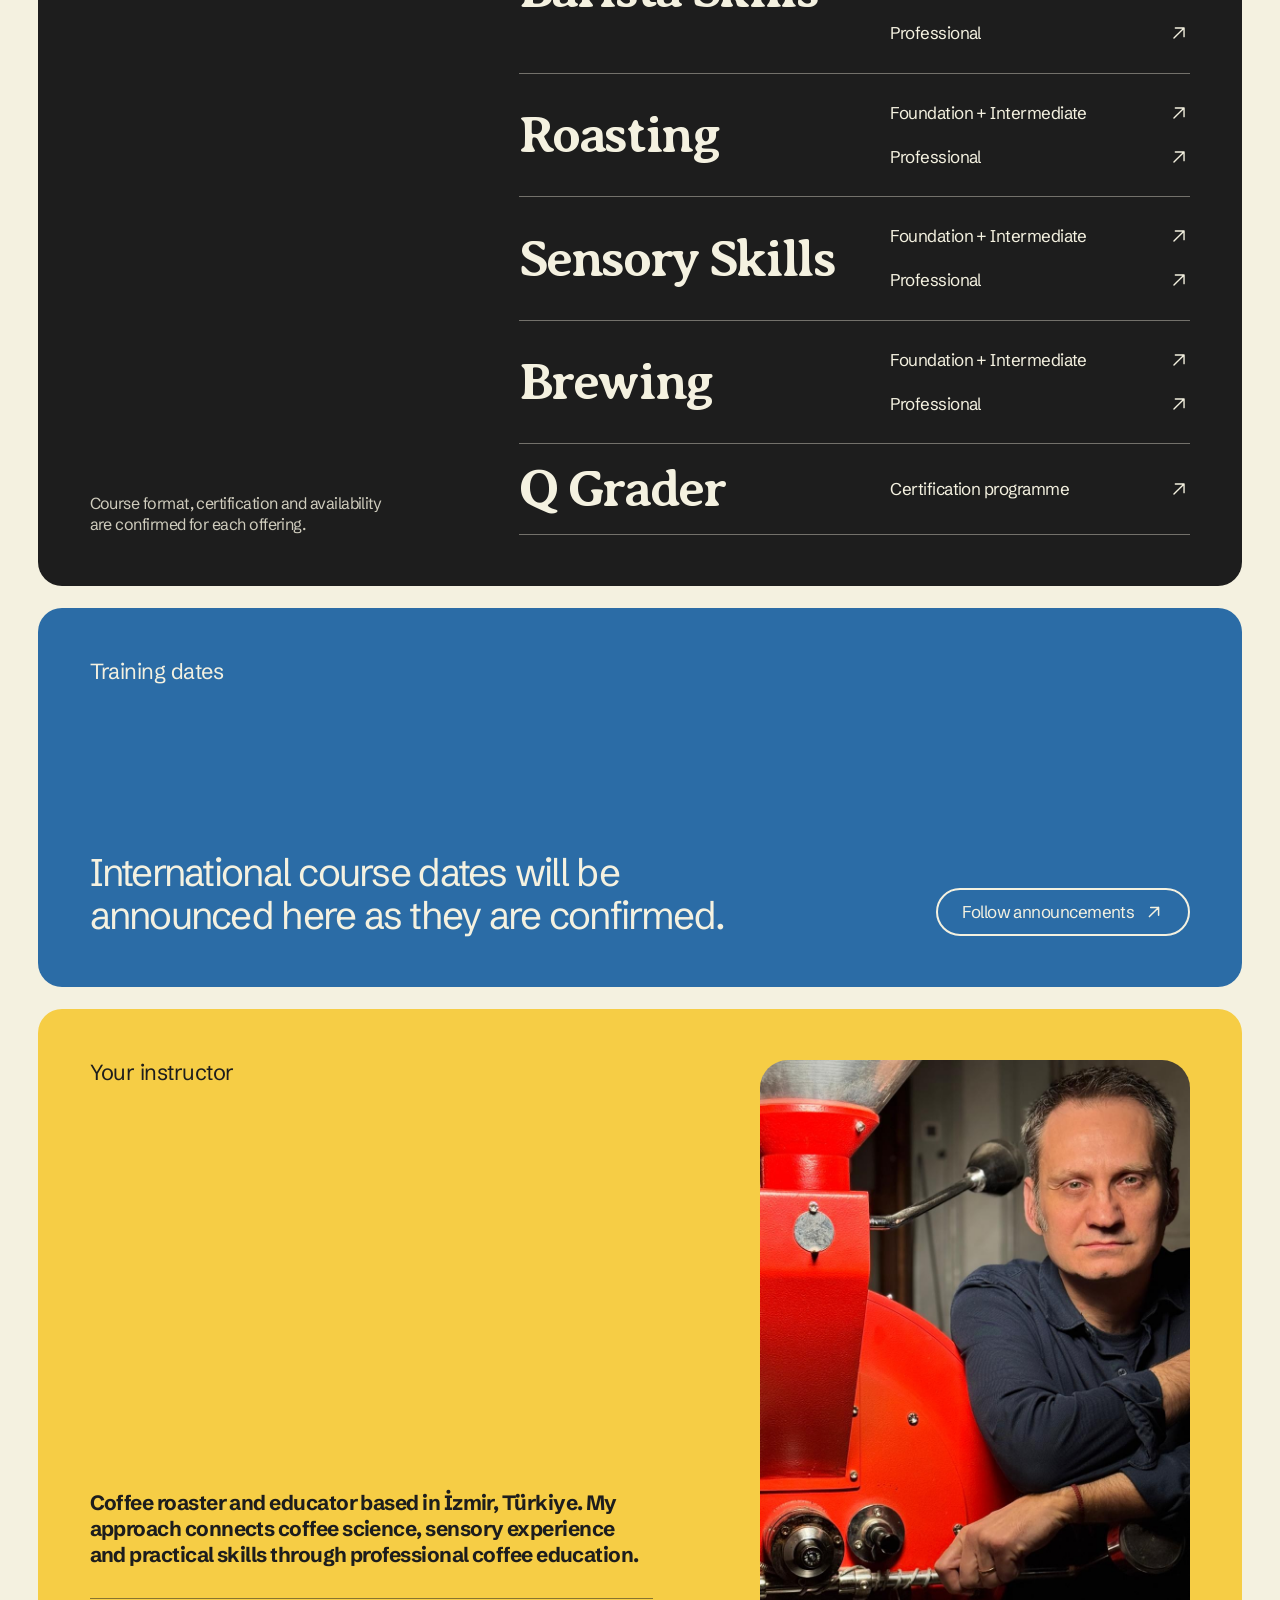
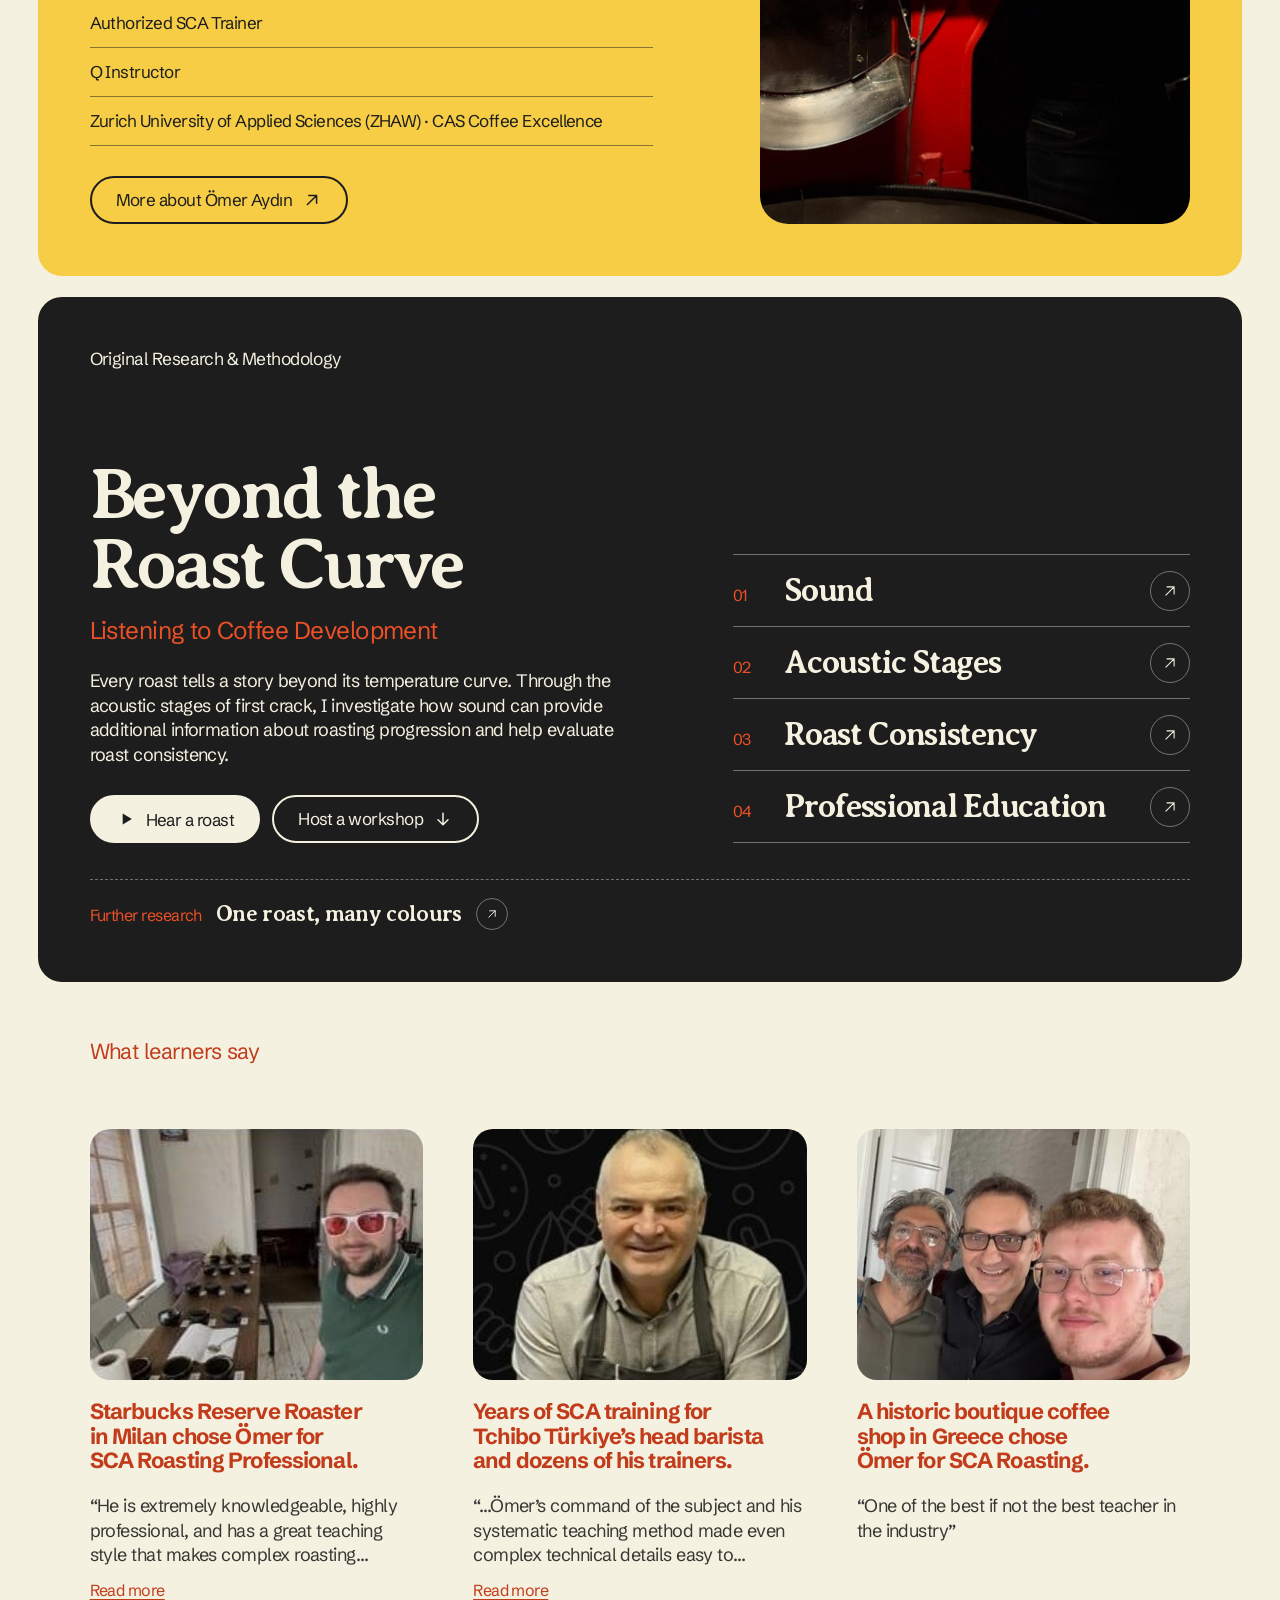
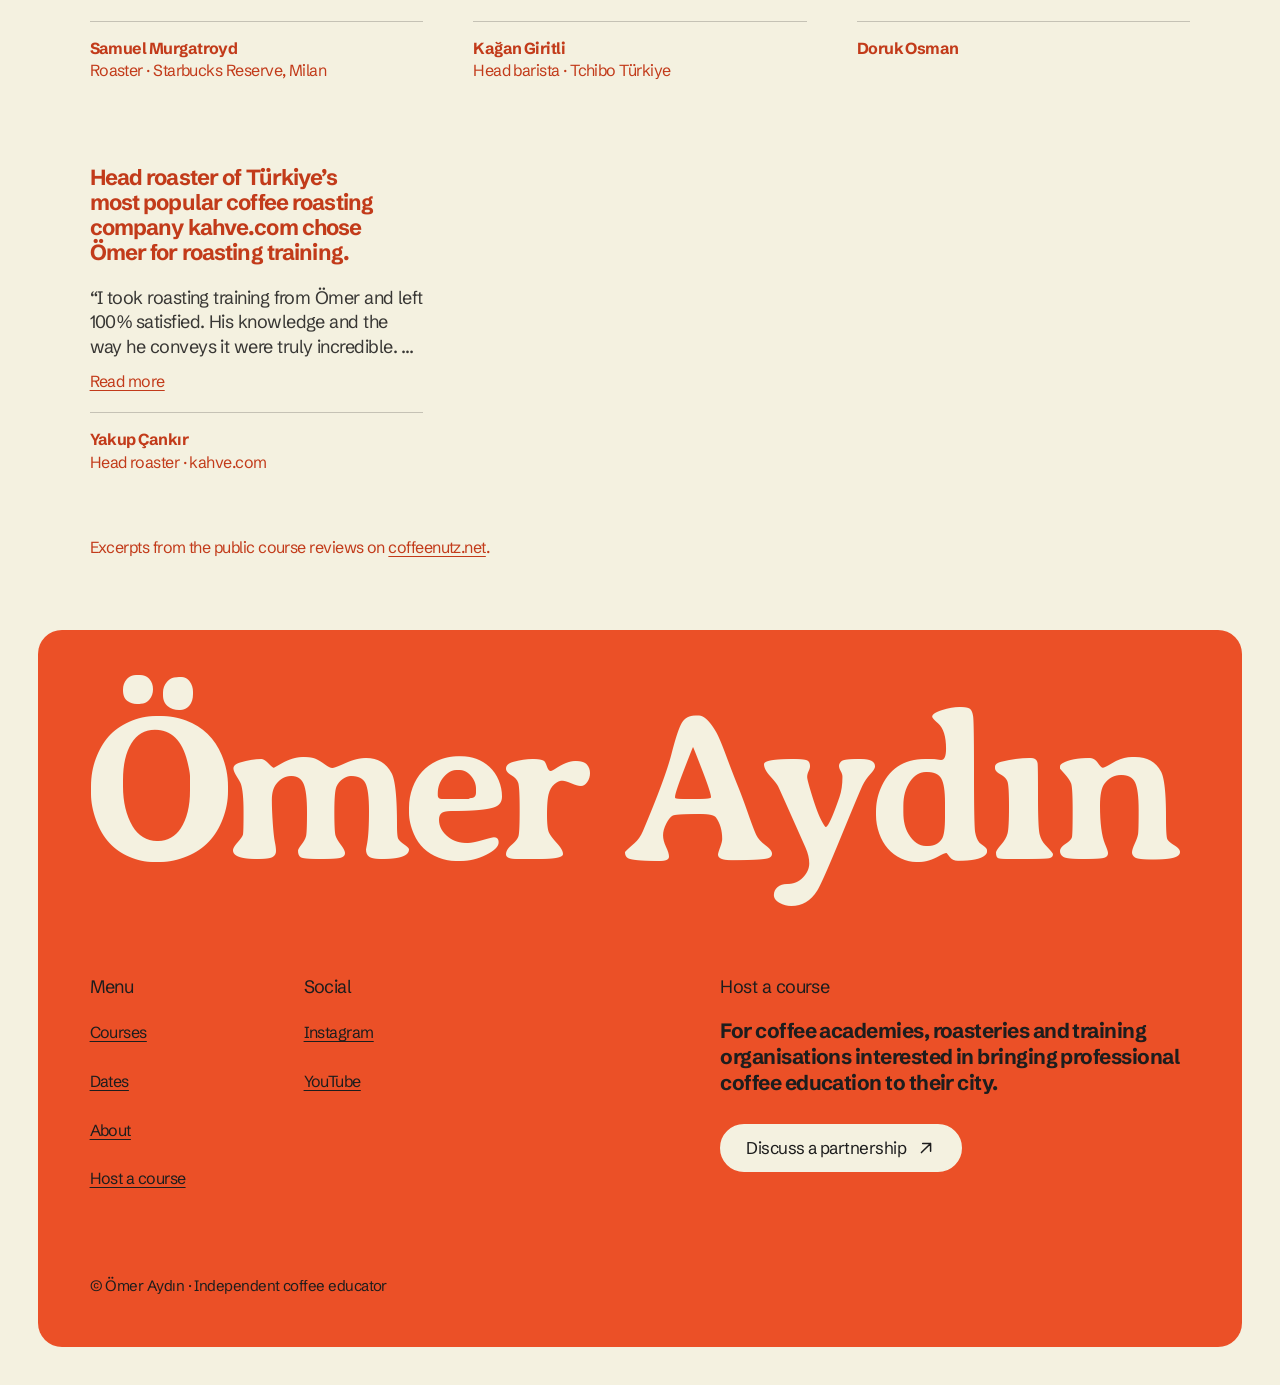
==== commit 484f52e7: "qc" ====
--- a/index.html
+++ b/index.html
@@ -5,7 +5,7 @@
 <meta name="viewport" content="width=device-width,initial-scale=1">
 <title>Ömer Aydın | Coffee Education Worldwide</title>
 <meta name="description" content="International coffee education with Ömer Aydın, Authorized SCA Trainer and Q Instructor.">
-<meta name="version" content="v2026-11-23b">
+<meta name="version" content="v2026-11-23c">
 <meta name="theme-color" content="#F4F1E0">
 <link rel="icon" href="favicon.ico?v=2026-11-19c" sizes="32x32">
 <link rel="icon" href="favicon.svg?v=2026-11-19c" type="image/svg+xml">
@@ -25,7 +25,7 @@
 <link rel="preload" href="assets/fonts/schibsted-grotesk-latin-400.woff2" as="font" type="font/woff2" crossorigin>
 <link rel="preload" href="assets/fonts/schibsted-grotesk-latin-ext-400.woff2" as="font" type="font/woff2" crossorigin>
 <link rel="preconnect" href="https://efjvfggwnhqkunjvoyjb.supabase.co" crossorigin>
-<link rel="stylesheet" href="style.css?v=2026-11-23b">
+<link rel="stylesheet" href="style.css?v=2026-11-23c">
 <script>
 (function (d) {
   var h = d.documentElement, known = false;
@@ -212,7 +212,8 @@
 
   <!-- what opens behind the first four steps: one sheet each. The words below are first drafts: each can be changed in
        the site manager (Research). A step opens while its sheet has a headline or a text. A figure with data-photo
-       shows a picture chosen in the site manager, and is left out while there is none. -->
+       shows the picture chosen for it in the site manager; without one it shows the picture of the site files that
+       data-photo-file names, and without either it is left out. -->
   <dialog class="bg step" id="sheet-1" data-vis="sheet:1" data-vis-name="Pop-up behind step 01" data-edit-group="Pop-up behind step 01" aria-labelledby="sheet-1-name">
     <div class="bg-in">
       <div class="bg-head">
@@ -223,8 +224,8 @@
       </div>
       <p class="statement" data-edit="rm:s1-head" data-edit-name="Headline">The sound comes from the beans themselves</p>
       <p class="step-text" data-edit="rm:s1-text" data-edit-name="Text">A temperature probe reads the hot air and the metal around the beans. First crack happens inside them: each pop is one bean releasing the pressure that has built up in it. I record this sound in my roasts and study how it develops from the first pop to the last.</p>
-      <figure class="figbox fig-photo" data-photo="rm:s1-photo" data-photo-name="Picture" hidden>
-        <span class="step-data photo-alt" data-edit="rm:s1-photo-alt" data-edit-name="What the picture shows" data-edit-hint="One sentence for visitors who cannot see the picture: a screen reader reads it out. It is not shown on the page."></span>
+      <figure class="figbox fig-photo" data-photo="rm:s1-photo" data-photo-name="Picture" data-photo-file="assets/research/bench-800x1000.jpg" hidden>
+        <span class="step-data photo-alt" data-edit="rm:s1-photo-alt" data-edit-name="What the picture shows" data-edit-hint="One sentence for visitors who cannot see the picture: a screen reader reads it out. It is not shown on the page.">A sound recorder on a stand next to a sample roaster and its cooling tray. Two screens stand behind them.</span>
         <figcaption data-edit="rm:s1-photo-note" data-edit-name="Line under the picture">How I record: a sound recorder at the sample roaster, the roast curve and the frequencies of the sound on screen.</figcaption>
       </figure>
       <figure class="figbox dark fig-sound" id="fig-sound" hidden>
@@ -342,8 +343,7 @@
        headline or a text; its words are first drafts and can be changed in the site manager (Research). -->
   <button class="research-more" id="more-open" type="button" aria-haspopup="dialog" data-vis="sheet:further" data-vis-name="Pop-up “Further research”" data-edit-group="Pop-up “Further research”" hidden>
     <span class="more-label" data-edit="rm:fr-label" data-edit-name="Name of the entry under the steps" data-edit-need>Further research</span>
-    <b class="more-name"></b>
-    <i class="more-go" aria-hidden="true"><svg viewBox="0 0 24 24" fill="none" stroke="currentColor" stroke-width="1.6" stroke-linecap="round" stroke-linejoin="round"><path d="M6.5 17.5l11-11M8 6.5h9.5V16"></path></svg></i>
+    <span class="more-main"><b class="more-name"></b><i class="more-go" aria-hidden="true"><svg viewBox="0 0 24 24" fill="none" stroke="currentColor" stroke-width="1.6" stroke-linecap="round" stroke-linejoin="round"><path d="M6.5 17.5l11-11M8 6.5h9.5V16"></path></svg></i></span>
   </button>
   <dialog class="bg step extra" id="further" data-vis="sheet:further" data-vis-name="Pop-up “Further research”" data-edit-group="Pop-up “Further research”" aria-labelledby="further-name">
     <div class="bg-in">
@@ -355,8 +355,8 @@
       </div>
       <p class="statement" data-edit="rm:fr-head" data-edit-name="Headline">One roast, many colours</p>
       <p class="step-text" data-edit="rm:fr-text" data-edit-name="Text">A colour meter gives a roast one number. Ground coffee shows a whole spectrum: in this sample the particles average 89.9, with a spread of 34.7. The spectrum changes with the roast. Fast and light roasts, for example, can give more varied and complex results. I am studying where this spread comes from and what it does in the cup. I have not found published research on it.</p>
-      <figure class="figbox dark fig-shot" data-photo="rm:fr-photo" data-photo-name="Picture" hidden>
-        <span class="step-data photo-alt" data-edit="rm:fr-photo-alt" data-edit-name="What the picture shows" data-edit-hint="One sentence for visitors who cannot see the picture: a screen reader reads it out. It is not shown on the page."></span>
+      <figure class="figbox dark fig-shot" data-photo="rm:fr-photo" data-photo-name="Picture" data-photo-file="assets/research/colour-spread-956x714.jpg" hidden>
+        <span class="step-data photo-alt" data-edit="rm:fr-photo-alt" data-edit-name="What the picture shows" data-edit-hint="One sentence for visitors who cannot see the picture: a screen reader reads it out. It is not shown on the page.">The screen of a colour meter: a chart of seven columns, the average 89.9 and the spread 34.7.</span>
         <ul class="shot-ends" data-edit="rm:fr-ends" data-edit-name="Under the picture: its left end, then its right end" data-edit-hint="Two lines: what the left end of the picture stands for, then the right end. An empty field leaves both out.">
           <li>darker particles: chocolate, caramel</li>
           <li>lighter particles: fruity, floral</li>
@@ -457,6 +457,6 @@
   </div>
 </dialog>
 <script src="content.js?v=2026-11-22a"></script>
-<script src="site.js?v=2026-11-23b"></script>
+<script src="site.js?v=2026-11-23c"></script>
 </body>
 </html>
--- a/style.css
+++ b/style.css
@@ -1,4 +1,4 @@
-/* omeraydin.coffee v2026-11-23b
+/* omeraydin.coffee v2026-11-23c
    Fonts: Averia Serif Libre and Schibsted Grotesk, SIL Open Font License 1.1, see assets/fonts/fonts-license.txt */
 
 @font-face{font-family:"Averia Serif Libre";src:url("assets/fonts/averia-serif-libre-700.woff2") format("woff2");font-weight:700;font-style:normal;font-display:block}
@@ -202,12 +202,14 @@
 .research-steps{flex:1 1 320px;align-self:flex-end;display:flex;flex-direction:column;min-width:0;margin:0;padding:0;list-style:none;counter-reset:step;border-bottom:1px solid var(--line-cream)}
 .research-steps li{counter-increment:step;display:flex;align-items:baseline;gap:18px;padding:clamp(13px,1.4vw,20px) 0;border-top:1px solid var(--line-cream);font:700 clamp(1.5rem,2.55vw,2.375rem)/1.08 var(--serif);letter-spacing:-0.04em}
 .research-steps li::before{content:counter(step,decimal-leading-zero);flex:none;width:2.1em;font:400 1rem/1 var(--sans);letter-spacing:-0.03em;color:var(--verm)}
-/* an entry under the steps that stands outside their numbering and opens a sheet of its own */
-.research-more{display:grid;grid-template-columns:fit-content(45%) minmax(0,1fr) auto;align-items:baseline;column-gap:14px;flex:1 1 100%;min-width:0;margin:-8px 0 0;padding:18px 0 0;border:0;border-top:1px dashed var(--line-cream);background:transparent;color:var(--cream);font:inherit;letter-spacing:inherit;text-align:left;cursor:pointer;-webkit-tap-highlight-color:transparent}
-.more-label{min-width:0;font-size:1rem;line-height:1.25rem;color:var(--verm)}   /* whole pixels for every line of the entry, so the blocks under it keep their place on the pixel grid */
+/* an entry under the steps that stands outside their numbering and opens a sheet of its own: its name, the headline
+   of that sheet, and right after the words the arrow that says it opens */
+.research-more{display:flex;flex-wrap:wrap;align-items:baseline;gap:4px 14px;flex:1 1 100%;min-width:0;margin:-8px 0 0;padding:18px 0 0;border:0;border-top:1px dashed var(--line-cream);background:transparent;color:var(--cream);font:inherit;letter-spacing:inherit;text-align:left;cursor:pointer;-webkit-tap-highlight-color:transparent}
+.more-label{flex:0 1 auto;min-width:0;font-size:1rem;line-height:1.25rem;color:var(--verm)}   /* whole pixels for every line of the entry, so the blocks under it keep their place on the pixel grid */
+.more-main{display:flex;align-items:center;gap:14px;flex:0 1 auto;min-width:0}   /* the headline and its arrow stay together */
 .more-name{min-width:0;font:700 1.375rem/1.5rem var(--serif);letter-spacing:-0.03em}
 .more-name:empty{display:none}   /* a sheet without a headline: the entry is its name alone */
-.more-go{grid-column:3;align-self:center;display:grid;place-items:center;width:32px;height:32px;border:1.5px solid var(--line-cream);border-radius:50%;transition:background-color .18s ease,color .18s ease,border-color .18s ease}
+.more-go{flex:none;display:grid;place-items:center;width:32px;height:32px;border:1.5px solid var(--line-cream);border-radius:50%;transition:background-color .18s ease,color .18s ease,border-color .18s ease}
 .more-go svg{width:14px;height:14px}
 .research-more:active .more-go,.research-more:focus-visible .more-go{border-color:var(--cream);background:var(--cream);color:var(--ink)}
 @media (hover:hover){.research-more:hover .more-go{border-color:var(--cream);background:var(--cream);color:var(--ink)}}
@@ -461,10 +463,11 @@
   .bg-in{gap:22px;padding:24px 22px 26px}
   .bg-quote{padding:18px 18px 20px;border-radius:16px}
   .research-steps li.has-sheet{padding-right:46px}
-  .research-more{flex:none;grid-template-columns:minmax(0,1fr) auto;gap:4px 12px;margin:-10px 0 0}   /* its name above the headline, the arrow beside both */
-  .more-label,.more-name{grid-column:1}
+  .research-more{flex:none;margin:-10px 0 0}
+  .more-label{flex-basis:100%}   /* its name above the headline; the arrow follows the headline */
+  .research-more.bare .more-label{flex-basis:auto}   /* no headline: the arrow follows the name */
+  .more-main{gap:12px}
   .more-name{font-size:1.25rem;line-height:1.375rem}
-  .more-go{grid-column:2;grid-row:1 / span 2}
   .step-go{top:calc(13px + (1.08em - 36px) / 2);width:36px;height:36px}
   .figbox{padding:16px 14px 14px;border-radius:16px}
   .fig-photo{padding:0;border-radius:0}
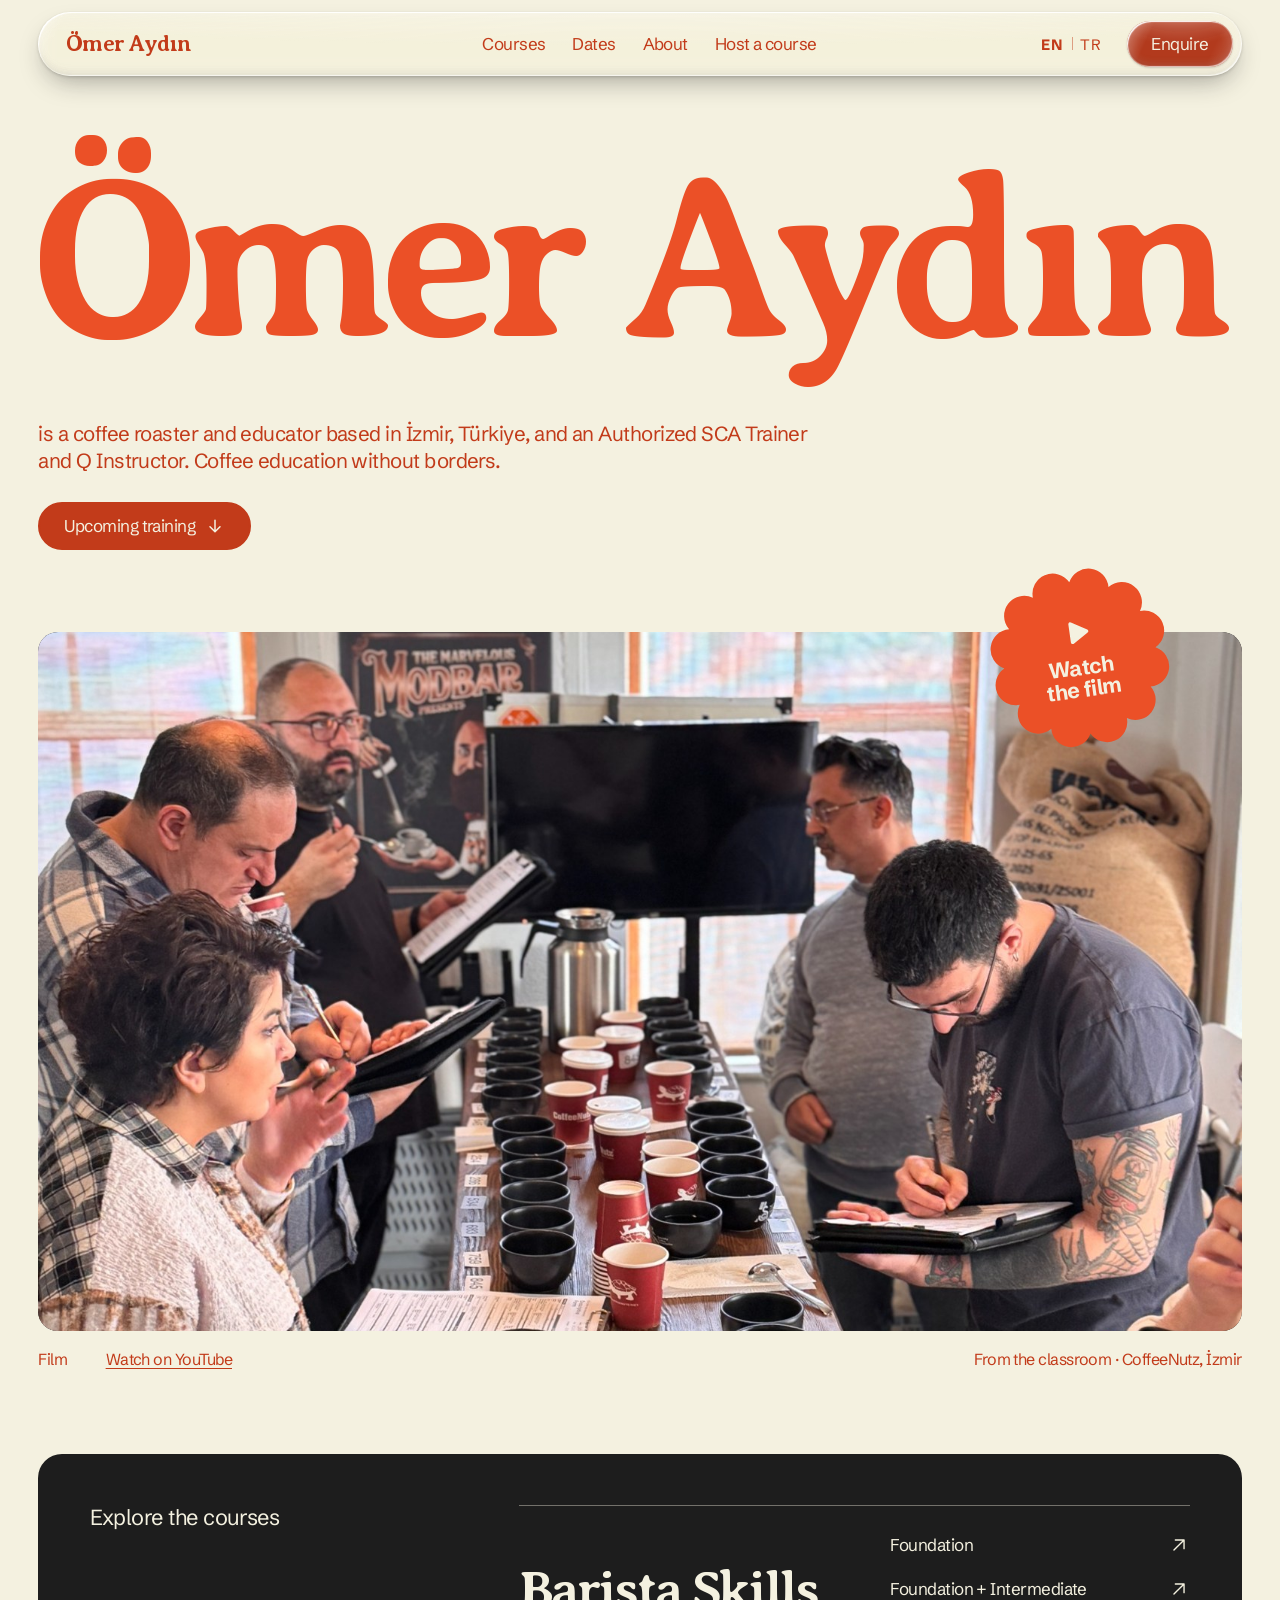
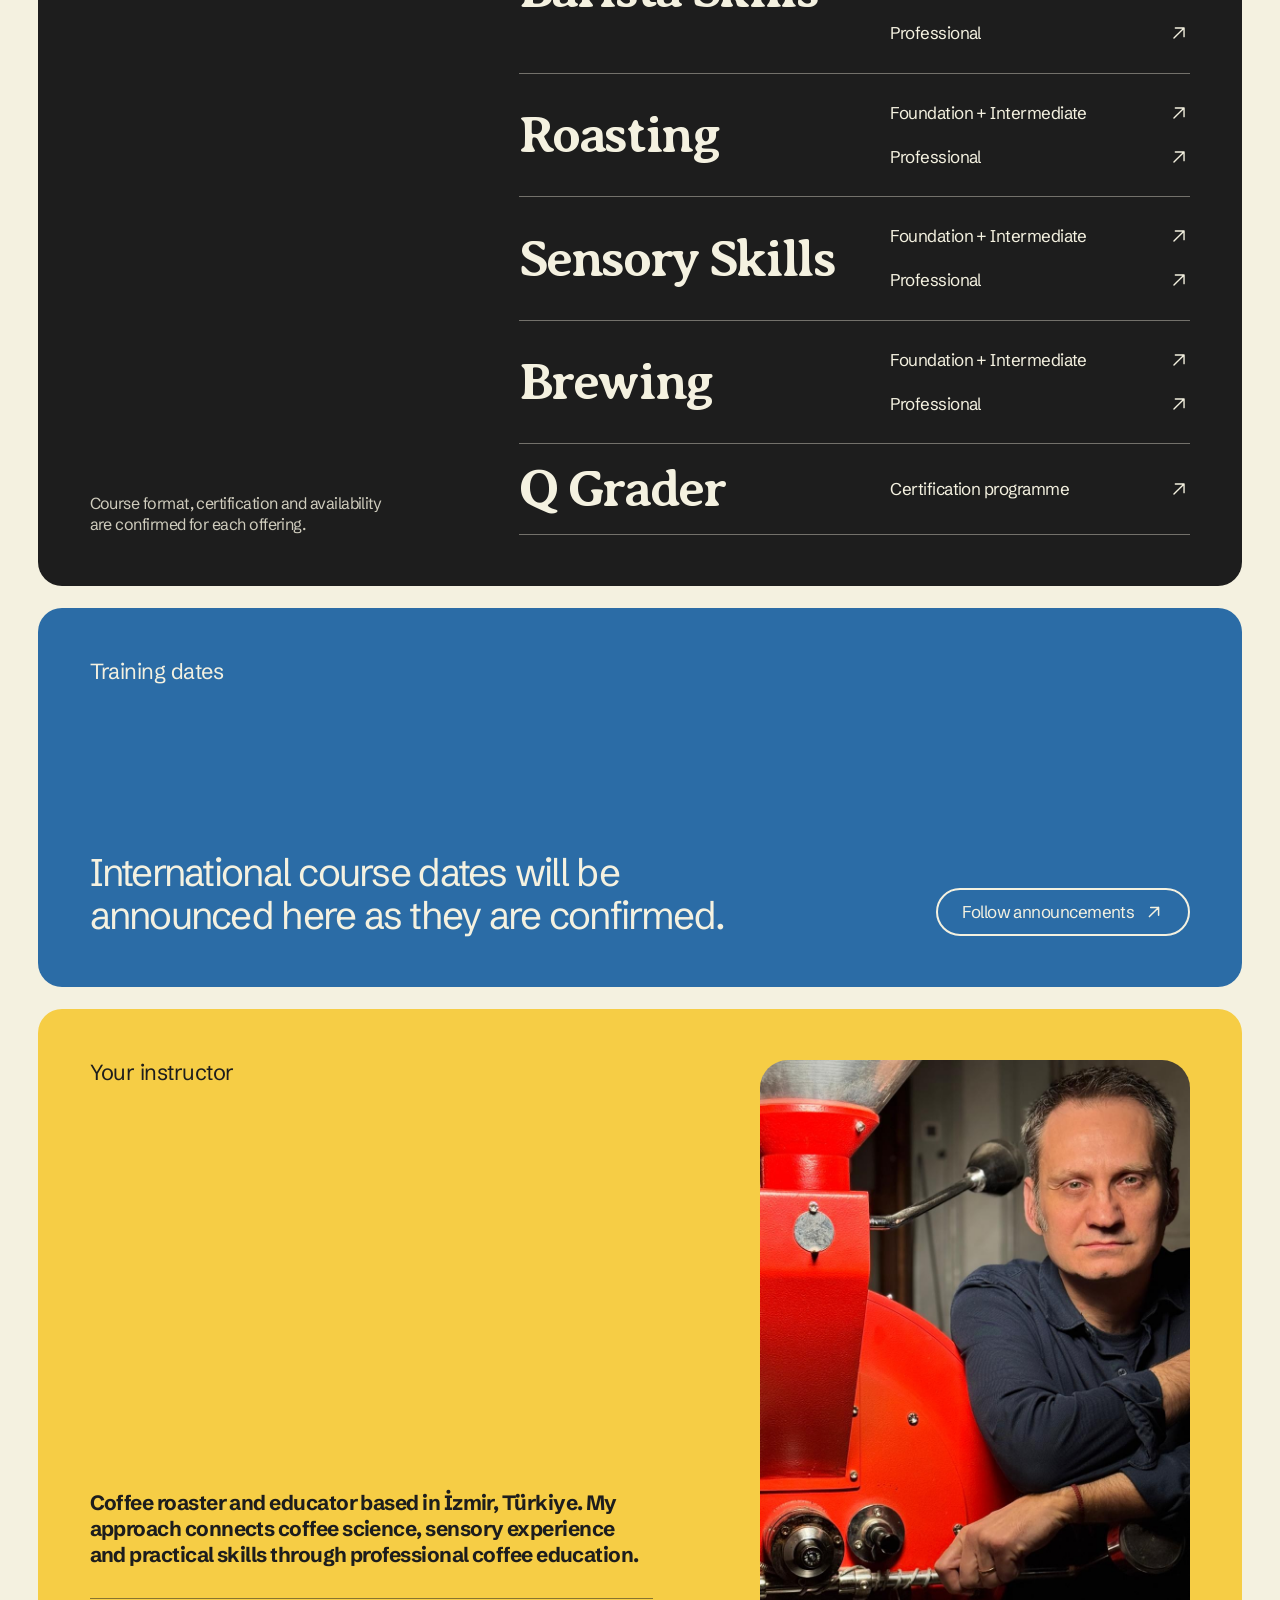
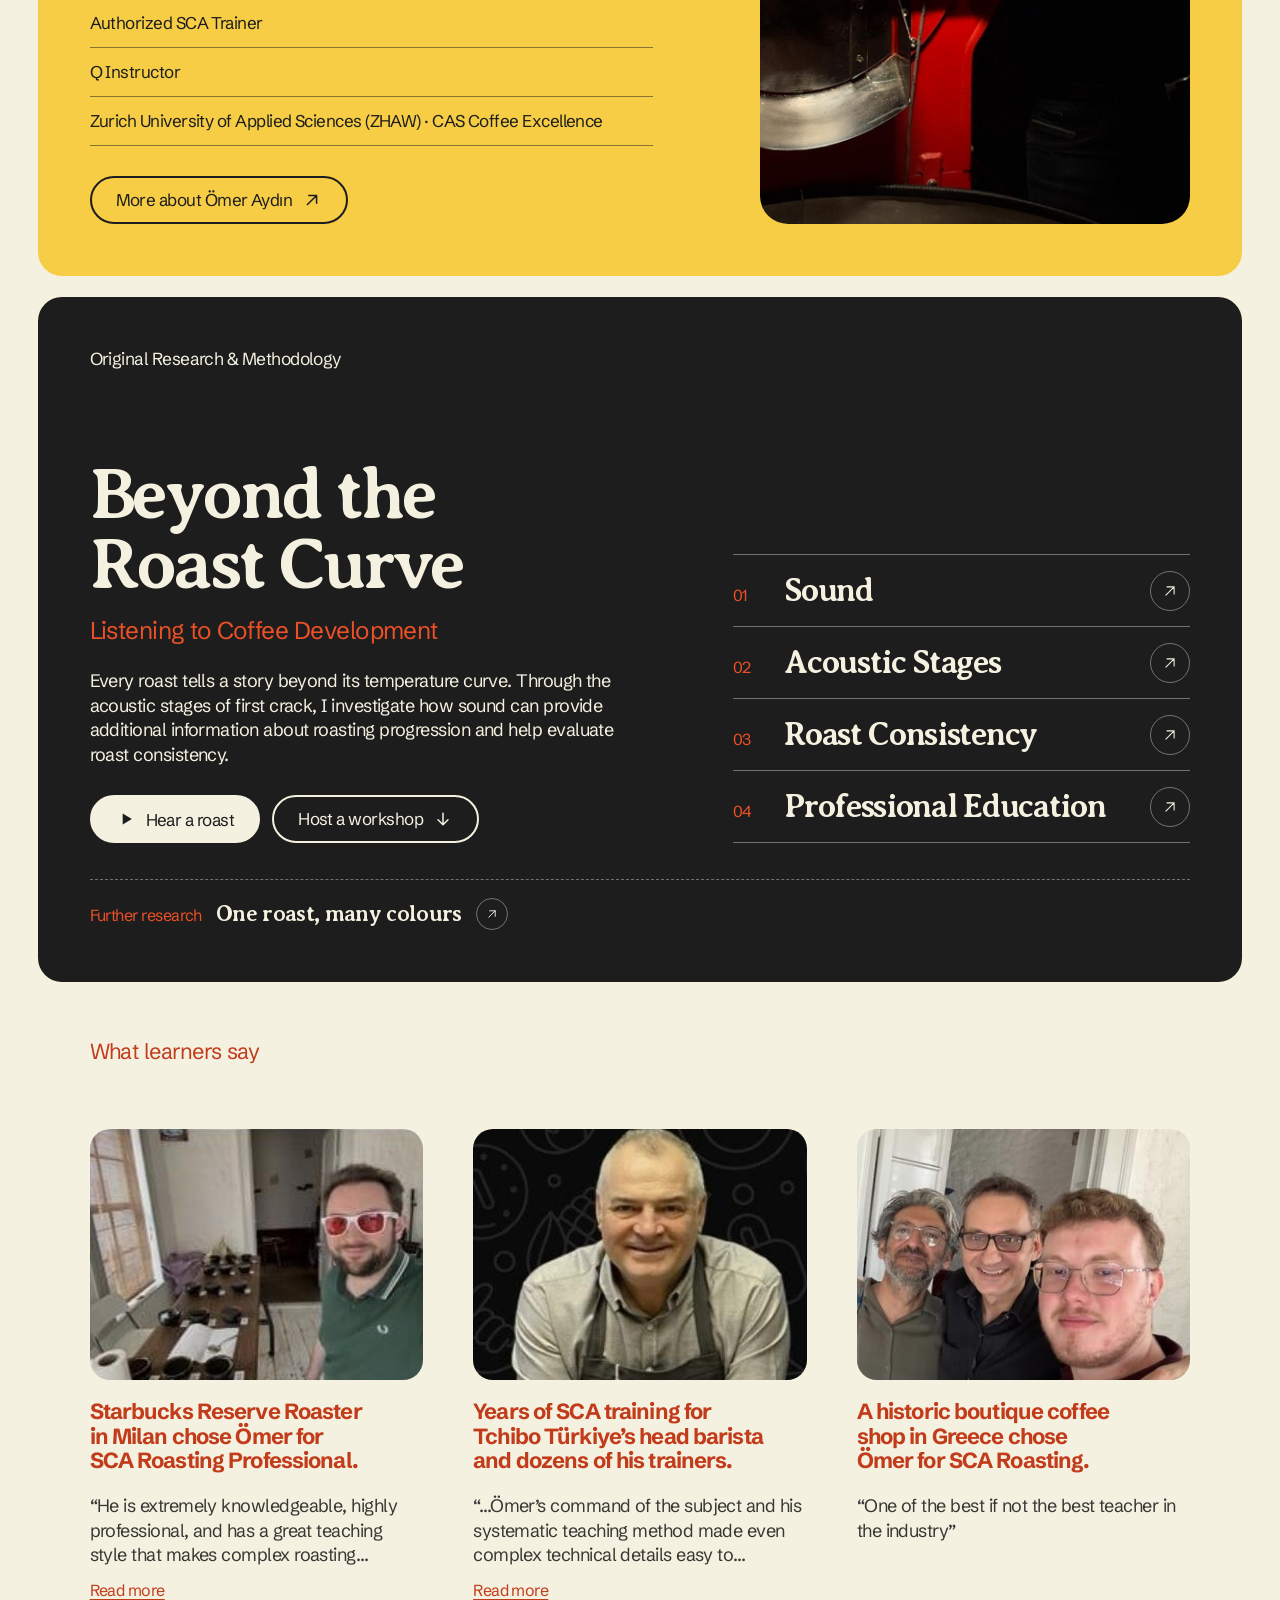
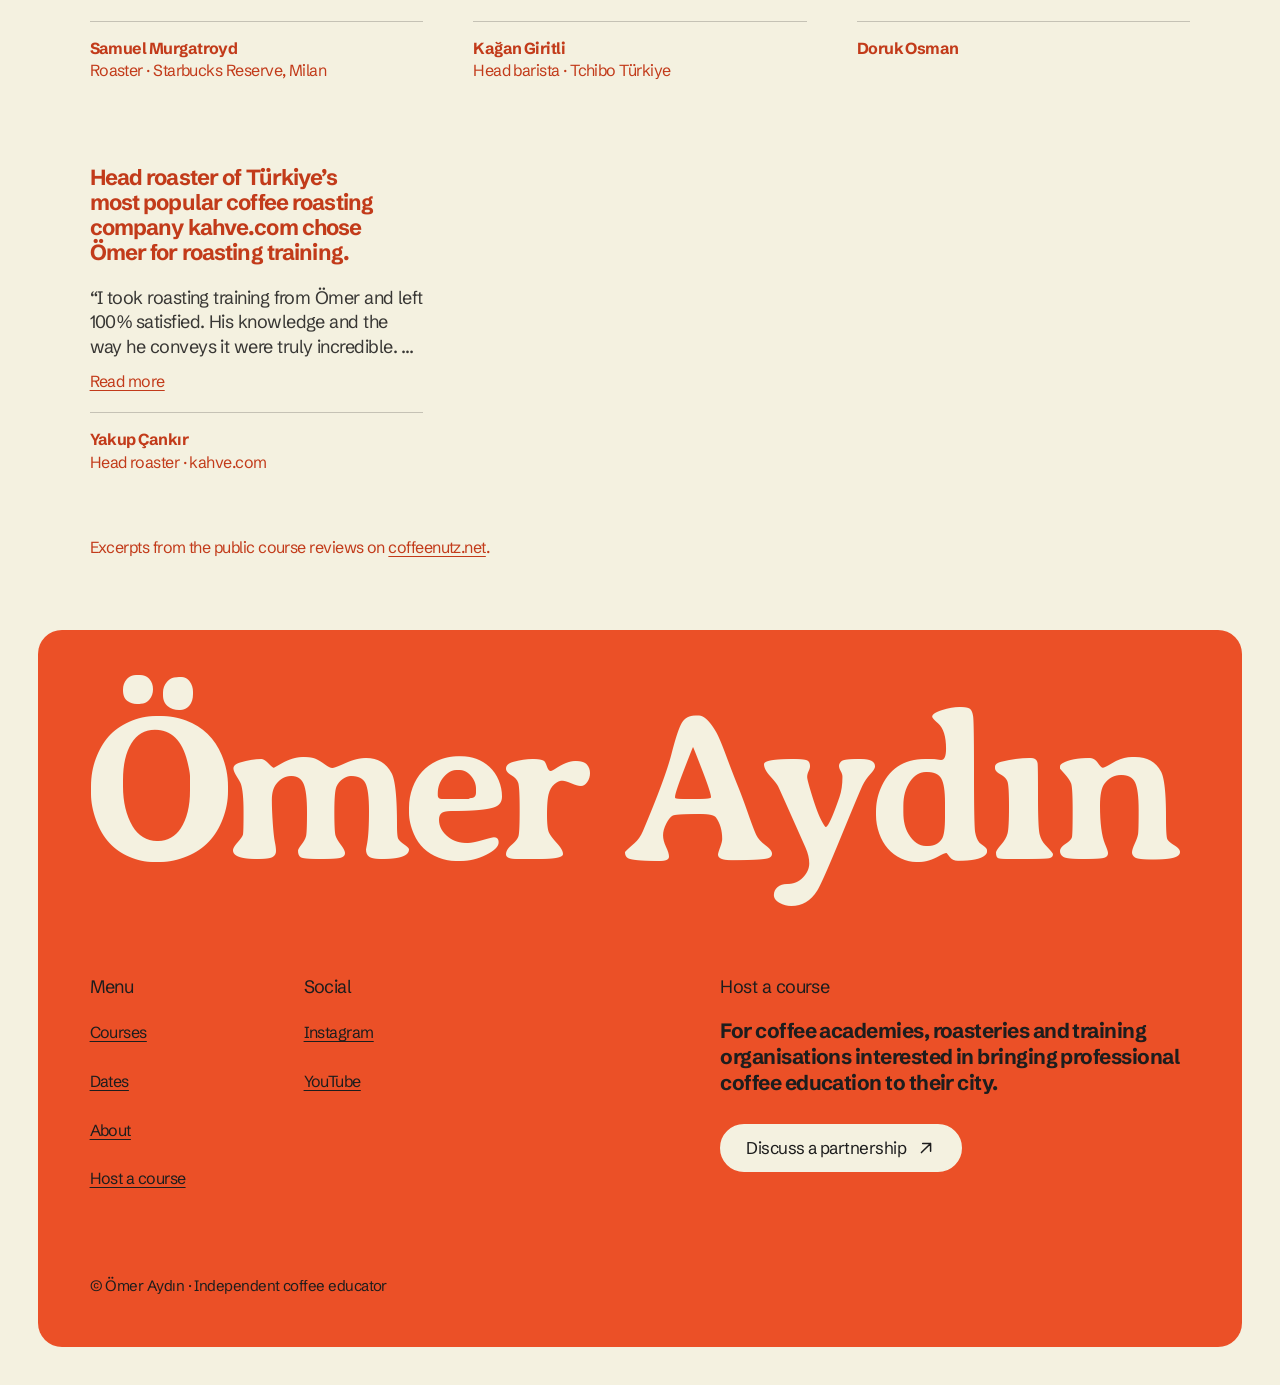
==== commit 52c58869: "qc" ====
--- a/index.html
+++ b/index.html
@@ -5,12 +5,15 @@
 <meta name="viewport" content="width=device-width,initial-scale=1">
 <title>Ömer Aydın | Coffee Education Worldwide</title>
 <meta name="description" content="International coffee education with Ömer Aydın, Authorized SCA Trainer and Q Instructor.">
-<meta name="version" content="v2026-11-23c">
+<meta name="version" content="v2026-11-27a">
 <meta name="theme-color" content="#F4F1E0">
 <link rel="icon" href="favicon.ico?v=2026-11-19c" sizes="32x32">
 <link rel="icon" href="favicon.svg?v=2026-11-19c" type="image/svg+xml">
 <link rel="apple-touch-icon" href="apple-touch-icon.png?v=2026-11-19c">
 <link rel="canonical" href="https://omeraydin.coffee/">
+<link rel="alternate" hreflang="en" href="https://omeraydin.coffee/">
+<link rel="alternate" hreflang="tr" href="https://omeraydin.coffee/tr">
+<link rel="alternate" hreflang="x-default" href="https://omeraydin.coffee/">
 <meta property="og:type" content="website">
 <meta property="og:site_name" content="Ömer Aydın">
 <meta property="og:title" content="Ömer Aydın | Coffee Education Worldwide">
@@ -25,10 +28,12 @@
 <link rel="preload" href="assets/fonts/schibsted-grotesk-latin-400.woff2" as="font" type="font/woff2" crossorigin>
 <link rel="preload" href="assets/fonts/schibsted-grotesk-latin-ext-400.woff2" as="font" type="font/woff2" crossorigin>
 <link rel="preconnect" href="https://efjvfggwnhqkunjvoyjb.supabase.co" crossorigin>
-<link rel="stylesheet" href="style.css?v=2026-11-23c">
+<link rel="stylesheet" href="style.css?v=2026-11-27a">
 <script>
 (function (d) {
   var h = d.documentElement, known = false;
+  /* a visitor who chose Turkish with the switch in the top bar gets the Turkish page here as well */
+  try { if (localStorage.getItem('oa-lang') === 'tr' && !/[?&]manage=/.test(location.search)) { location.replace('tr' + location.hash); return; } } catch (e) {}
   h.className = 'js';
   try {
     var kept = JSON.parse(localStorage.getItem('oa-site') || 'null'), keys = kept && typeof kept.hide === 'string' ? kept.hide : null;
@@ -55,6 +60,7 @@
 <header class="hd">
   <div class="hd-in">
     <a class="brand" href="#top">Ömer Aydın</a>
+    <div class="lang lang-bar" role="group" aria-label="Language"><span class="lang-on" aria-current="true" title="English">EN</span><a class="lang-go" href="tr" hreflang="tr" lang="tr" title="Türkçe" aria-label="Türkçe">TR</a></div>
     <button class="menu-btn" type="button" aria-expanded="false" aria-controls="nav" aria-label="Open menu">
       <svg viewBox="0 0 28 28" fill="none" stroke="currentColor" stroke-width="1.6" stroke-linecap="round" aria-hidden="true"><path d="M2 10h24"></path><path d="M2 18h24"></path></svg>
     </button>
@@ -65,6 +71,7 @@
       <a href="#host">Host a course</a>
     </nav>
     <div class="hd-cta">
+      <div class="lang" role="group" aria-label="Language"><span class="lang-on" aria-current="true" title="English">EN</span><a class="lang-go" href="tr" hreflang="tr" lang="tr" title="Türkçe" aria-label="Türkçe">TR</a></div>
       <a class="pill pill-glass" href="https://www.instagram.com/omeraydin.coffee/">Enquire</a>
     </div>
   </div>
@@ -456,7 +463,7 @@
     </div>
   </div>
 </dialog>
-<script src="content.js?v=2026-11-22a"></script>
-<script src="site.js?v=2026-11-23c"></script>
+<script src="content.js?v=2026-11-27a"></script>
+<script src="site.js?v=2026-11-27a"></script>
 </body>
 </html>
--- a/style.css
+++ b/style.css
@@ -1,7 +1,9 @@
-/* omeraydin.coffee v2026-11-23c
+/* omeraydin.coffee v2026-11-27a
    Fonts: Averia Serif Libre and Schibsted Grotesk, SIL Open Font License 1.1, see assets/fonts/fonts-license.txt */
 
 @font-face{font-family:"Averia Serif Libre";src:url("assets/fonts/averia-serif-libre-700.woff2") format("woff2");font-weight:700;font-style:normal;font-display:block}
+/* the five Turkish letters the serif does not have (Ğ ğ İ Ş ş), put together from its own letters and accents; fetched only by a page that uses one of them */
+@font-face{font-family:"OA Serif Turkish";src:url("assets/fonts/serif-turkish-700.woff2") format("woff2");font-weight:700;font-style:normal;font-display:block;unicode-range:U+011E-011F,U+0130,U+015E-015F}
 @font-face{font-family:"Schibsted Grotesk";src:url("assets/fonts/schibsted-grotesk-latin-ext-400.woff2") format("woff2");font-weight:400;font-style:normal;font-display:swap;unicode-range:U+0100-02BA,U+02BD-02C5,U+02C7-02CC,U+02CE-02D7,U+02DD-02FF,U+0304,U+0308,U+0329,U+1D00-1DBF,U+1E00-1E9F,U+1EF2-1EFF,U+2020,U+20A0-20AB,U+20AD-20C0,U+2113,U+2C60-2C7F,U+A720-A7FF}
 @font-face{font-family:"Schibsted Grotesk";src:url("assets/fonts/schibsted-grotesk-latin-400.woff2") format("woff2");font-weight:400;font-style:normal;font-display:swap;unicode-range:U+0000-00FF,U+0131,U+0152-0153,U+02BB-02BC,U+02C6,U+02DA,U+02DC,U+0304,U+0308,U+0329,U+2000-206F,U+20AC,U+2122,U+2191,U+2193,U+2212,U+2215,U+FEFF,U+FFFD}
 @font-face{font-family:"Schibsted Grotesk";src:url("assets/fonts/schibsted-grotesk-latin-ext-700.woff2") format("woff2");font-weight:700;font-style:normal;font-display:swap;unicode-range:U+0100-02BA,U+02BD-02C5,U+02C7-02CC,U+02CE-02D7,U+02DD-02FF,U+0304,U+0308,U+0329,U+1D00-1DBF,U+1E00-1E9F,U+1EF2-1EFF,U+2020,U+20A0-20AB,U+20AD-20C0,U+2113,U+2C60-2C7F,U+A720-A7FF}
@@ -10,7 +12,7 @@
 :root{
   --cream:#F4F1E0;--ink:#1D1D1D;--coal:#383734;--verm:#EB5027;--verm-ink:#C23B1A;--blue:#2B6CA6;--yellow:#F6CD45;--muted:#CFCCBD;
   --line-cream:rgba(244,241,224,.4);--line-ink:rgba(29,29,29,.5);--rule:rgba(29,29,29,.22);
-  --serif:"Averia Serif Libre",Georgia,"Times New Roman",serif;
+  --serif:"Averia Serif Libre","OA Serif Turkish",Georgia,"Times New Roman",serif;
   --sans:"Schibsted Grotesk","Helvetica Neue",Arial,sans-serif;
   --g:clamp(20px,3vw,52px);     /* page gutter */
   --p:clamp(28px,4vw,64px);     /* panel padding */
@@ -82,7 +84,16 @@
 .brand{flex:1 1 0;display:flex;align-items:center;min-width:max-content;min-height:var(--hd-h);font:700 1.4375rem/1.3 var(--serif);letter-spacing:-0.04em}
 .nav{display:flex;flex-wrap:wrap;gap:0 clamp(18px,2.1vw,30px);font-size:1.0625rem}
 .nav a{padding:12px 0}
-.hd-cta{flex:1 1 0;min-width:max-content;display:flex;justify-content:flex-end}
+.hd-cta{flex:1 1 0;min-width:max-content;display:flex;justify-content:flex-end;align-items:center;gap:clamp(8px,1.4vw,20px)}
+/* the language switch: the language of this page in bold, the other one a link to the same place on the other page.
+   It stands twice in the page: before "Enquire" on wide screens, and in the bar itself where the links fold into the menu. */
+.lang{display:flex;align-items:center;font-size:.9375rem;line-height:1;letter-spacing:.05em}
+.lang>*{padding:14px 8px}
+.lang-on{font-weight:700}
+.lang>:last-child{position:relative}
+.lang>:last-child::before{content:"";position:absolute;left:0;top:50%;height:13px;margin-top:-7px;border-left:1px solid currentColor;opacity:.45}
+.lang-go:hover,.lang-go:focus-visible{text-decoration:underline;text-underline-offset:4px}
+.lang-bar{display:none}
 .hd .pill-glass:focus-visible{outline-color:var(--hd-ink)}
 .menu-btn{display:none;place-items:center;width:44px;height:44px;padding:0;border:0;background:transparent;color:inherit;cursor:pointer}
 .menu-btn svg{width:28px;height:28px}
@@ -301,7 +312,7 @@
 .figbox.dark{background:var(--ink);color:var(--cream);box-shadow:none}
 .figbox figcaption{font-size:.9375rem;line-height:1.34;text-wrap:pretty}
 /* 01: the recording as a picture. The line runs along it while it plays, and a press on it plays from that place. */
-.wave{position:relative;height:clamp(92px,16vw,112px);cursor:pointer;-webkit-tap-highlight-color:transparent}
+.wave{position:relative;height:calc(var(--fit,1) * clamp(92px,16vw,112px));cursor:pointer;-webkit-tap-highlight-color:transparent}
 .wave svg{position:absolute;left:0;top:0;width:100%;height:calc(100% - 16px);fill:none;stroke:currentColor;stroke-width:1;color:var(--muted);transition:opacity .2s ease}
 .wave path{vector-effect:non-scaling-stroke}
 .wave .wave-done{color:var(--cream);opacity:0;clip-path:inset(0 calc(100% - var(--at,0) * 100%) 0 0)}
@@ -349,8 +360,12 @@
 .roasts-axis{position:relative;height:18px;margin-top:6px;font-size:.75rem;line-height:1;font-variant-numeric:tabular-nums;color:rgba(29,29,29,.7)}
 .roasts-axis span{position:absolute;top:6px;transform:translateX(-50%);white-space:nowrap}
 .roasts-unit{margin-top:-6px;text-align:center;font-size:.75rem;line-height:1.2;color:rgba(29,29,29,.7)}
-/* a photograph chosen in the site manager: shown whole, in its own shape (site.js sets its width from the file's size);
-   an upright one stands at the left with the line that belongs to it beside it */
+/* a picture of a figure: shown whole, in its own shape. site.js reads its size from the name of the file (--pw and
+   --ph in px, --pr its width over its height): as wide as the figure, never larger than the file, never higher than
+   most of the window (--pic-high where a sheet names another limit). --fit is 1 unless site.js made the figures of a
+   sheet smaller so that the sheet keeps its size. */
+figure[data-photo] img{width:calc(var(--fit,1) * min(100%,var(--pw,9999) * 1px,var(--pic-high,min(64vh,560px)) * var(--pr,1)))}
+/* a photograph: an upright one stands at the left with the line that belongs to it beside it */
 .fig-photo{padding:0;border-radius:0;background:none;box-shadow:none}
 .fig-photo img{display:block;max-width:100%;height:auto;border-radius:16px;background:rgba(29,29,29,.06)}
 .fig-photo.tall{flex-direction:row;align-items:flex-end;justify-content:center;gap:18px}
@@ -369,6 +384,51 @@
 .step-dots i{width:8px;height:8px;border-radius:50%;background:var(--rule)}
 .step-dots i.on{background:var(--verm-ink)}
 
+/* One size for the sheets, whatever each holds (not on phones, where a sheet is as high as its content and most fill
+   the window). A sheet with little in it keeps its buttons at its bottom edge. One that holds a little too much gets
+   its figures a little smaller: site.js sets --fit on each figure, never below --fit-floor (see fitSheet there). One
+   that holds much more scrolls as a whole, and site.js makes its first picture just small enough to stand in what
+   shows when the sheet opens, with the lines under it. Nothing is laid over the content of a sheet, nothing in it
+   stays in place while it scrolls, and no picture is cut. */
+@media (min-width:521px){
+  .bg.step{--fit-floor:.8;height:min(800px,calc(100vh - 32px));height:min(800px,calc(100dvh - 32px))}
+  .bg.step .bg-in{min-height:100%}
+  .bg.step .step-nav{margin-top:auto;padding-top:4px}
+  /* a picture in a dark box: the box keeps close to its picture, also when the picture is made smaller, and each of
+     the two lines for its ends takes the width of its words. Around an upright picture the box stays wide enough for
+     those two lines to stand side by side. */
+  .bg.step .fig-shot{align-self:center;justify-self:center;width:calc(var(--fit,1) * min(100% - 44px,var(--pw,9999) * 1px,var(--pic-high,min(64vh,560px)) * var(--pr,1)) + 44px);max-width:100%}
+  .bg.step .fig-shot img{width:100%}
+  .bg.step .fig-shot.tall{min-width:min(100%,440px)}
+  .bg.step .fig-shot.tall img{width:min(100%,calc(var(--fit,1) * min(var(--pw,9999) * 1px,var(--pic-high,min(64vh,560px)) * var(--pr,1))))}
+  .bg.step .shot-ends li{flex:0 1 auto}
+}
+/* A wide window: the sheet is wide, with its words at the left and its figure at the right, so all of it shows at
+   once and the buttons stand at the same place in every sheet. The rows: name, headline, text, the recording (when a
+   photograph has the right column), free room, buttons. A sheet without a figure has its words across, at a width
+   that reads well. An upright photograph takes a column as wide as itself, with its line under it. No picture is
+   higher than 396 px here: what the sheet has room for between its name and its buttons. */
+@media (min-width:1100px){
+  @supports selector(:has(a)){
+    .bg.step{--fit-floor:.75;--pic-high:min(64vh,396px);width:min(1120px,calc(100vw - 32px));height:min(680px,calc(100vh - 32px));height:min(680px,calc(100dvh - 32px))}
+    .bg.step .bg-in{display:grid;grid-template-columns:minmax(0,5fr) minmax(0,6fr);grid-template-rows:auto auto auto auto 1fr auto;gap:0 48px}
+    .bg.step .bg-head{grid-area:1 / 1 / 2 / -1}
+    .bg.step .statement{grid-area:2 / 1 / 3 / 2}
+    .bg.step .step-text{grid-area:3 / 1 / 4 / 2}
+    .bg.step .bg-in>figure{grid-area:2 / 2 / 6 / 3;align-self:start}
+    .bg.step .statement,.bg.step .step-text,.bg.step .bg-in>figure{margin-top:26px}
+    .bg.step .step-nav{grid-area:6 / 1 / 7 / -1;align-self:end;margin-top:26px}
+    .bg.step:not(:has(.bg-in>figure:not([hidden]))) .statement,.bg.step:not(:has(.bg-in>figure:not([hidden]))) .step-text{grid-column:1 / -1;max-width:680px}
+    .bg.step:has(.bg-in>.fig-photo:not([hidden])) .bg-in>.fig-sound{grid-area:4 / 1 / 5 / 2}
+    .bg.step.words-wide .bg-in{grid-template-columns:minmax(0,6fr) minmax(0,5fr)}   /* set by site.js when the words need the wider column for the sheet to keep its size */
+    .bg.step:has(.bg-in>.fig-photo.tall:not([hidden])) .bg-in{grid-template-columns:minmax(0,1fr) auto}
+    .bg.step .bg-in>.fig-photo.tall{flex-direction:column;align-items:flex-start;gap:10px;width:min-content}
+    .bg.step .fig-photo.tall>img{max-width:none;width:auto;height:calc(var(--fit,1) * min(var(--pic-high),var(--ph,9999) * 1px))}
+    .bg.step .fig-photo.tall>figcaption{flex:none;font-size:.875rem}
+    .bg.step .fig-bell{--bell-rise:.52;--bell-cap:270}   /* the bell may stand higher in its column (site.js draws it) */
+  }
+}
+
 /* narrower than a desktop window the three columns of a date row do not fit side by side: the row stacks, as on phones */
 @media (max-width:1000px){
   .date-row{grid-template-columns:minmax(0,1fr) 40px;gap:4px 20px;padding:20px 0}
@@ -376,6 +436,13 @@
   .date-row svg{grid-column:2;grid-row:1 / span 3;width:34px;height:34px}
 }
 
+/* the narrowest row of links: the language switch stands closer, so that the bar keeps to one row */
+@media (min-width:761px) and (max-width:820px){
+  .hd-in{column-gap:16px}
+  .hd-cta{gap:4px}
+  .lang>*{padding-left:5px;padding-right:5px}
+  :root:lang(tr) .nav{column-gap:14px}
+}
 /* small screens: menu button instead of the link row */
 @media (max-width:760px){
   :root{--hd-h:56px;--hd-top:8px}
@@ -384,6 +451,8 @@
   .nav{order:3;flex-basis:100%}
   .hd-cta{padding:5px 0}
   .js .menu-btn{display:grid;margin-right:-12px}
+  .js .lang-bar{display:flex;margin-right:-8px}
+  .js .hd-cta .lang{display:none}
   .js .nav{display:none;flex-direction:column;flex-wrap:nowrap;gap:0;border-bottom:1px solid var(--line-ink);font-size:1.5rem}
   .js .nav a{padding:13px 0;border-top:1px solid var(--line-ink)}
   .js .hd-cta{display:none;order:4;flex-basis:100%;justify-content:flex-start;padding:16px 0 20px}
@@ -398,6 +467,11 @@
 }
 
 /* phones */
+/* the smallest phones: name, switch and menu button on one row */
+@media (max-width:359px){
+  .js .hd-in{column-gap:8px}
+  .lang>*{padding-left:5px;padding-right:5px}
+}
 @media (max-width:520px){
   body{font-size:1.0625rem}
   .hero{padding-top:34px}
